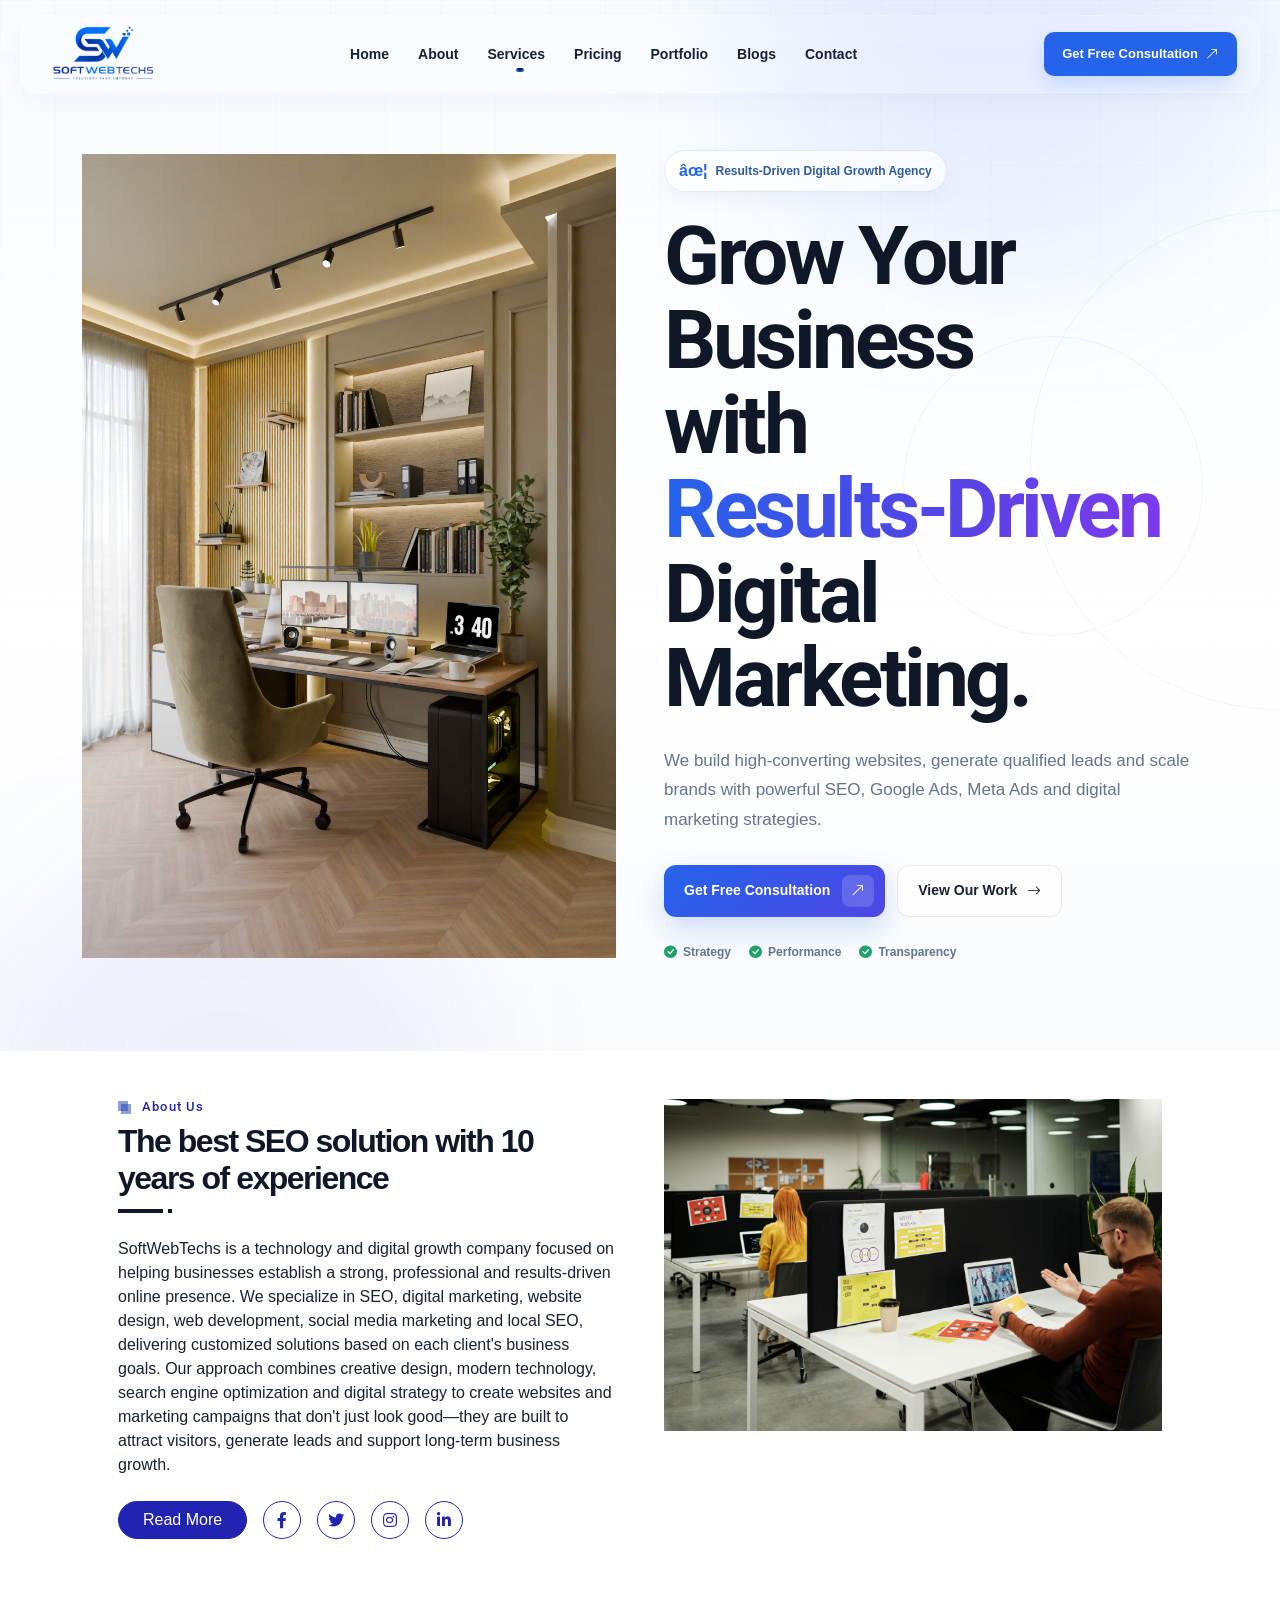
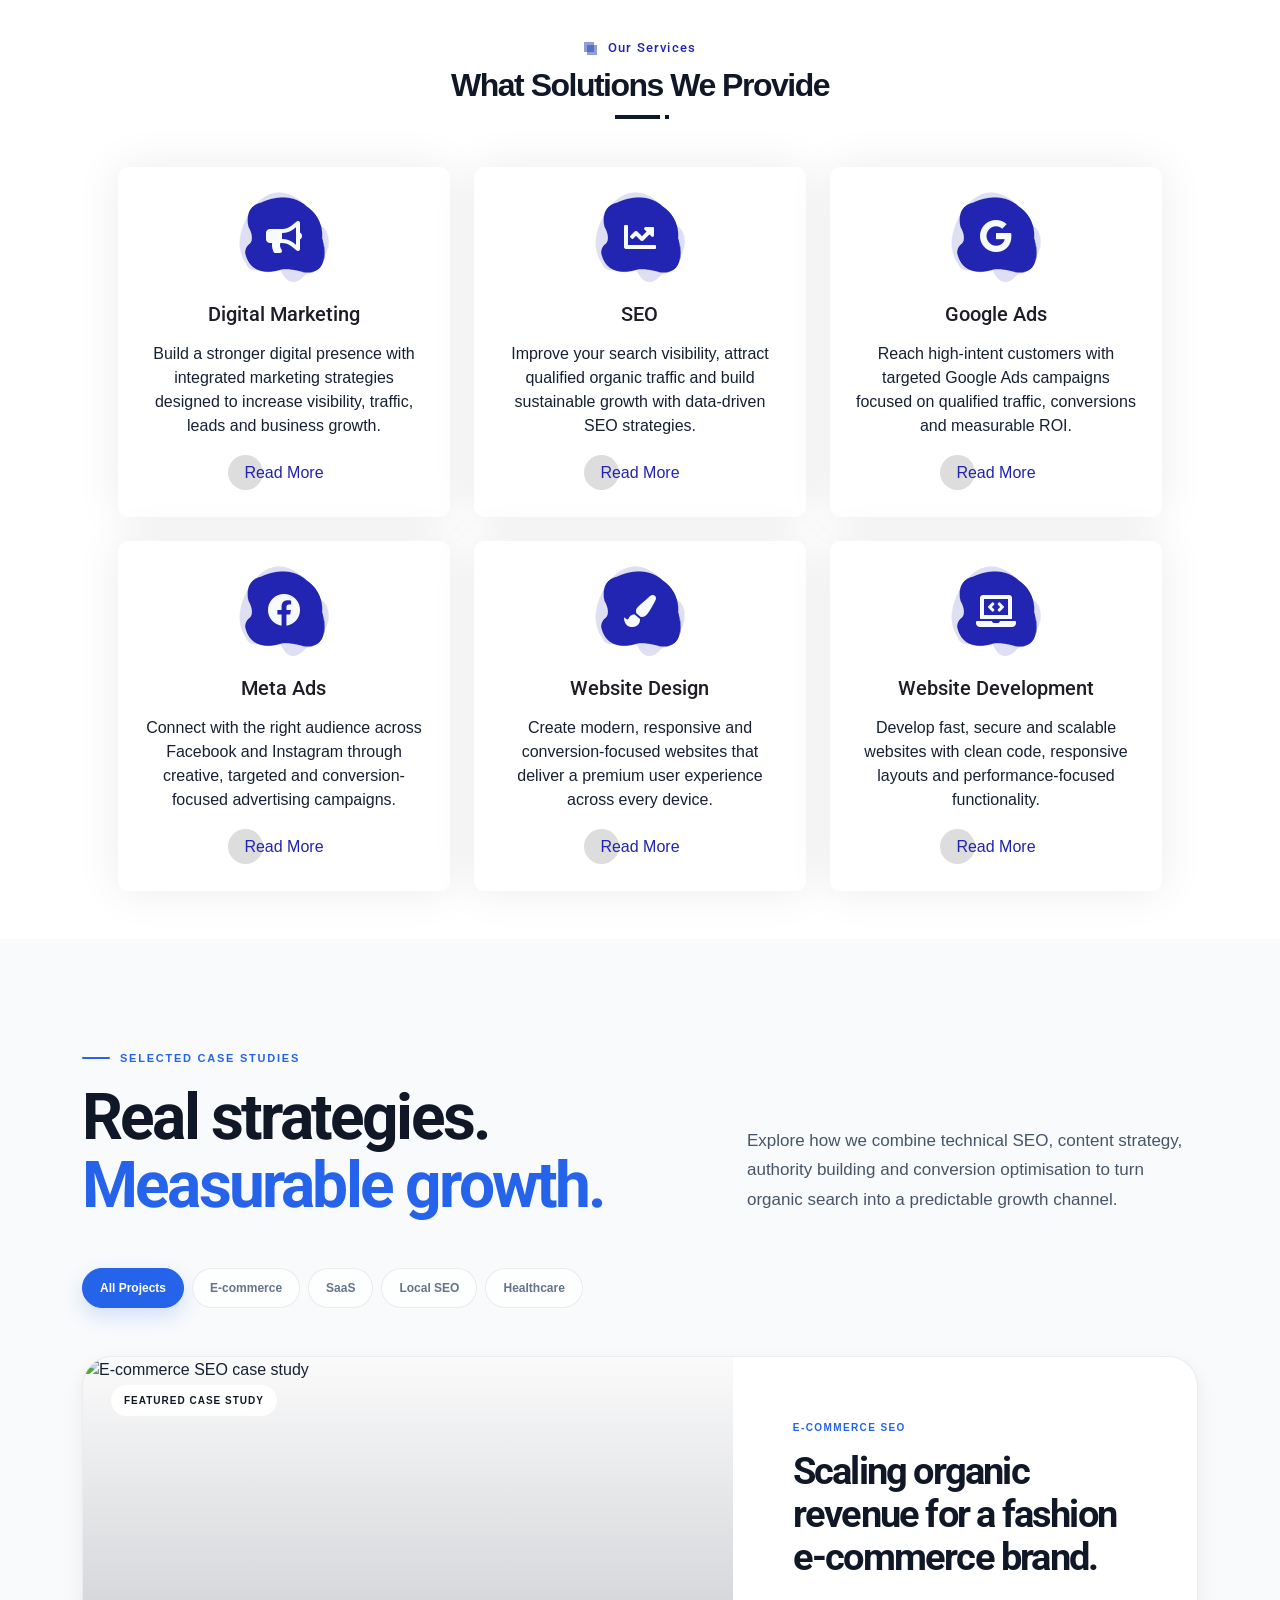
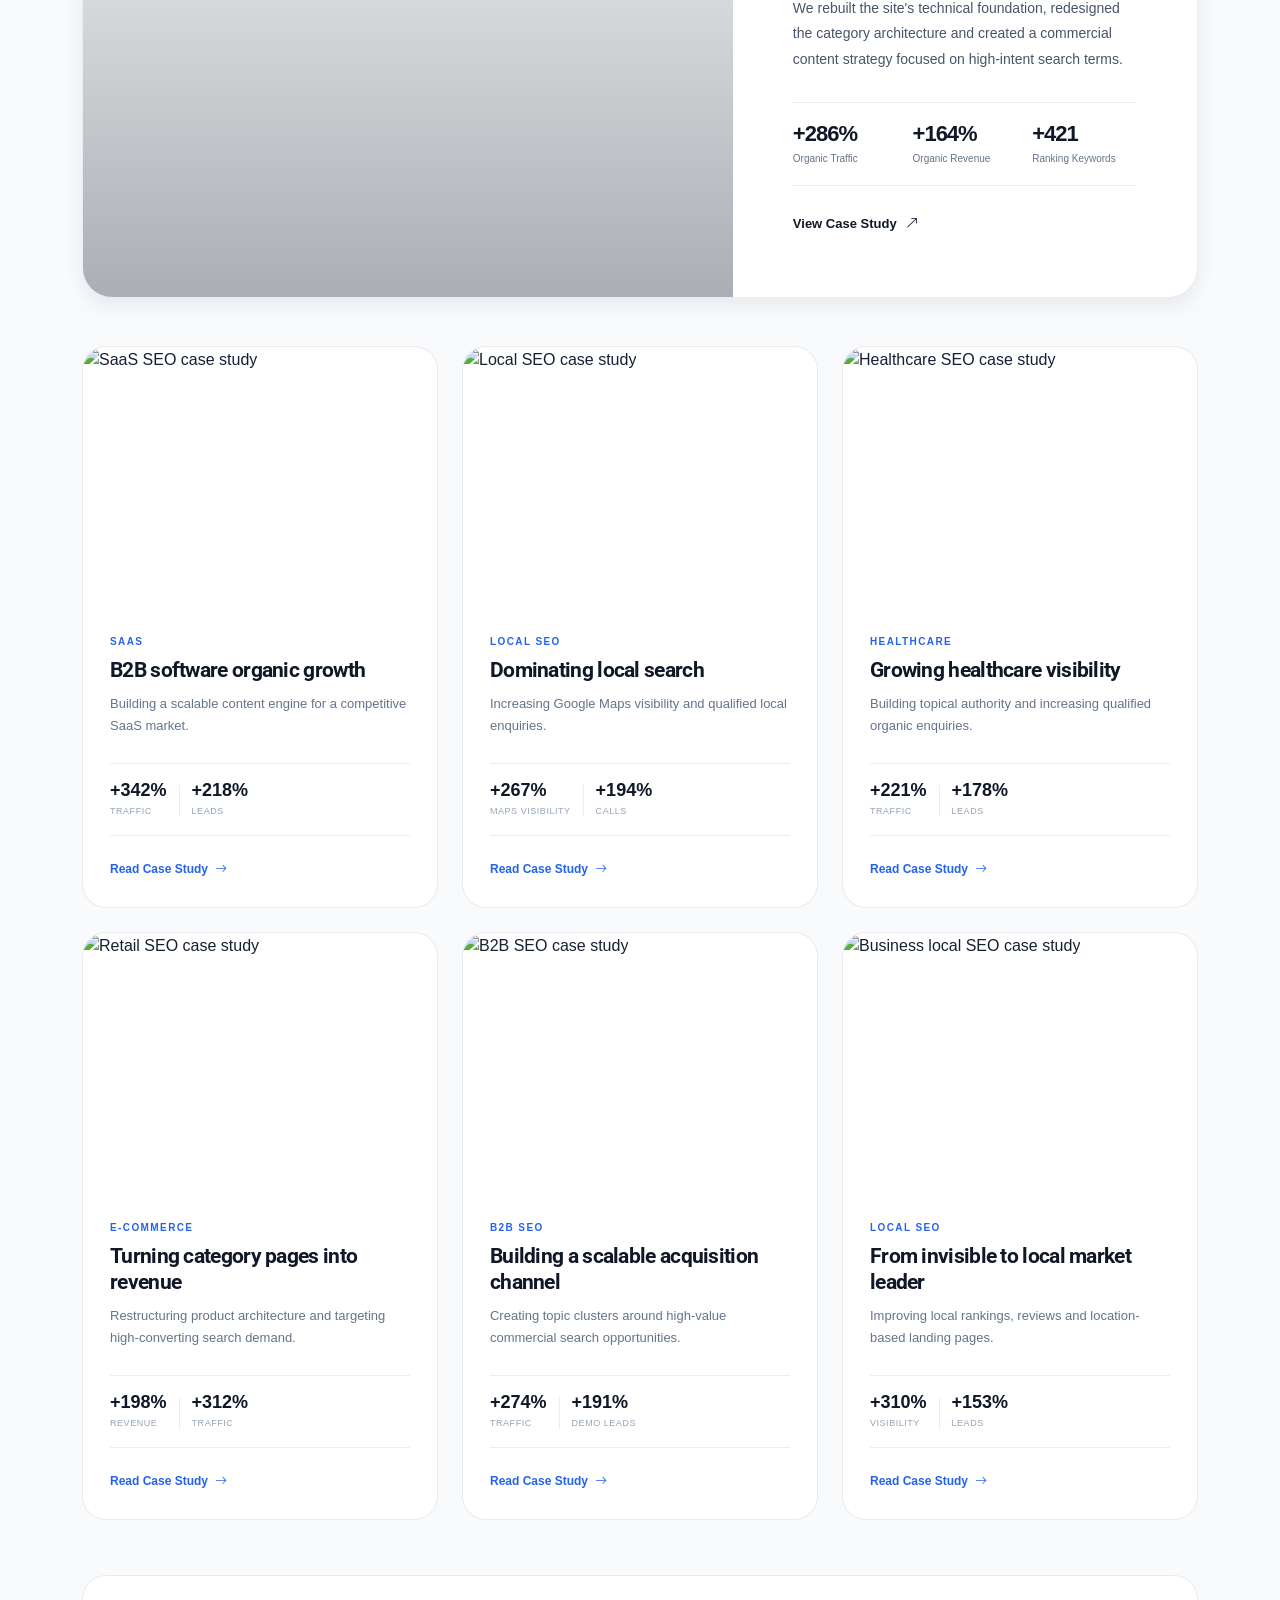
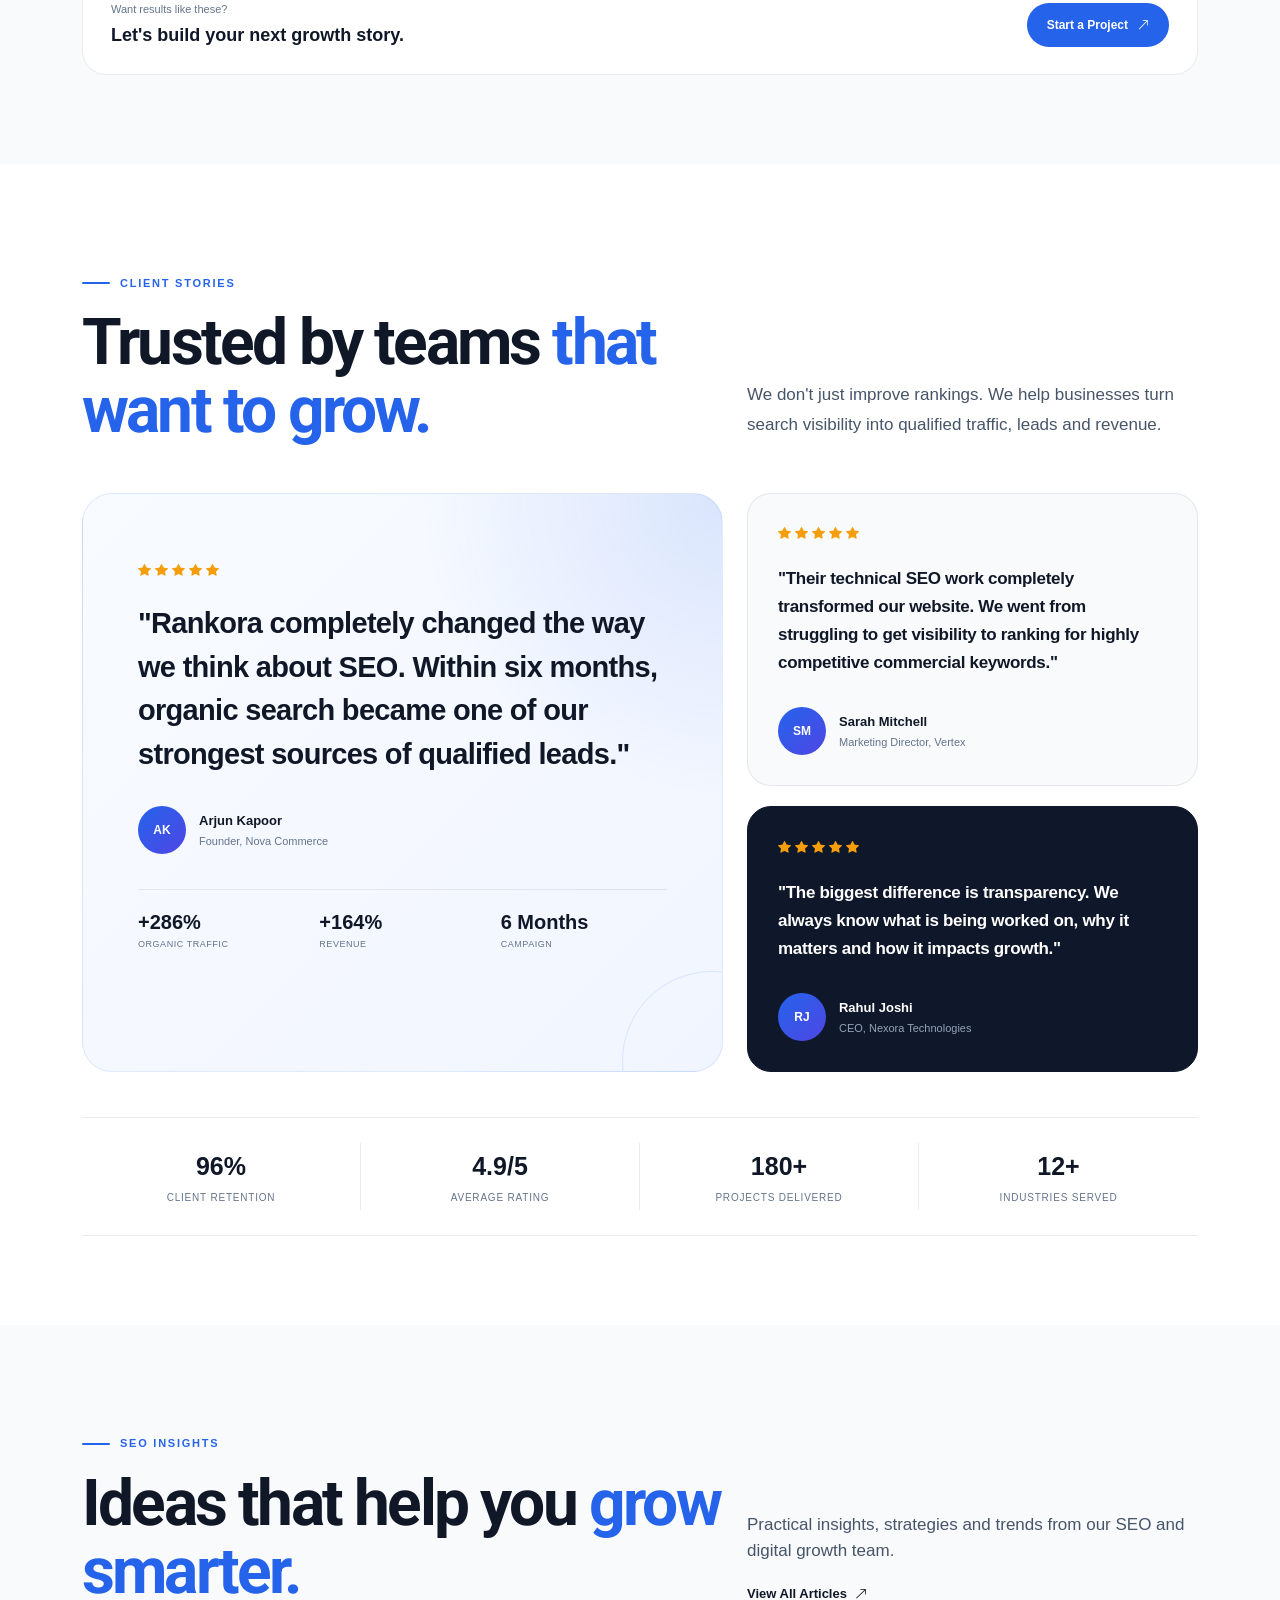
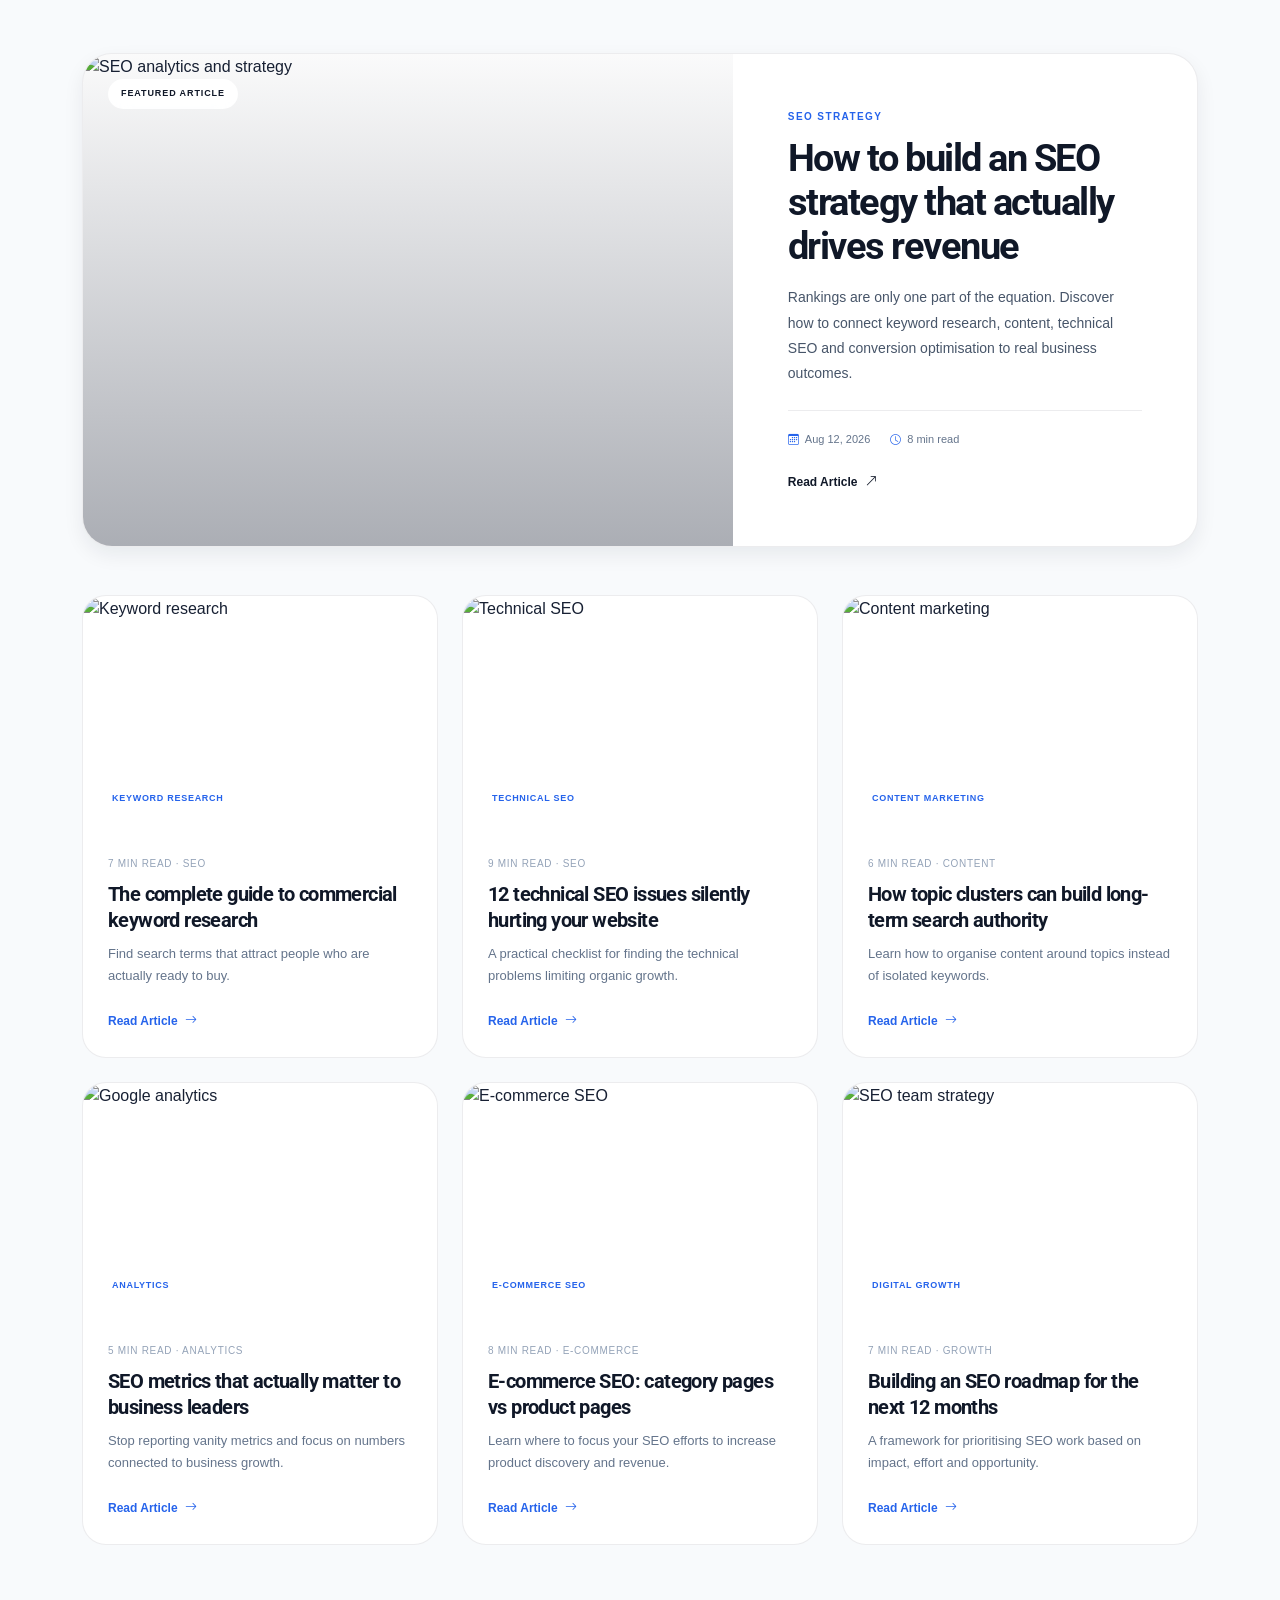
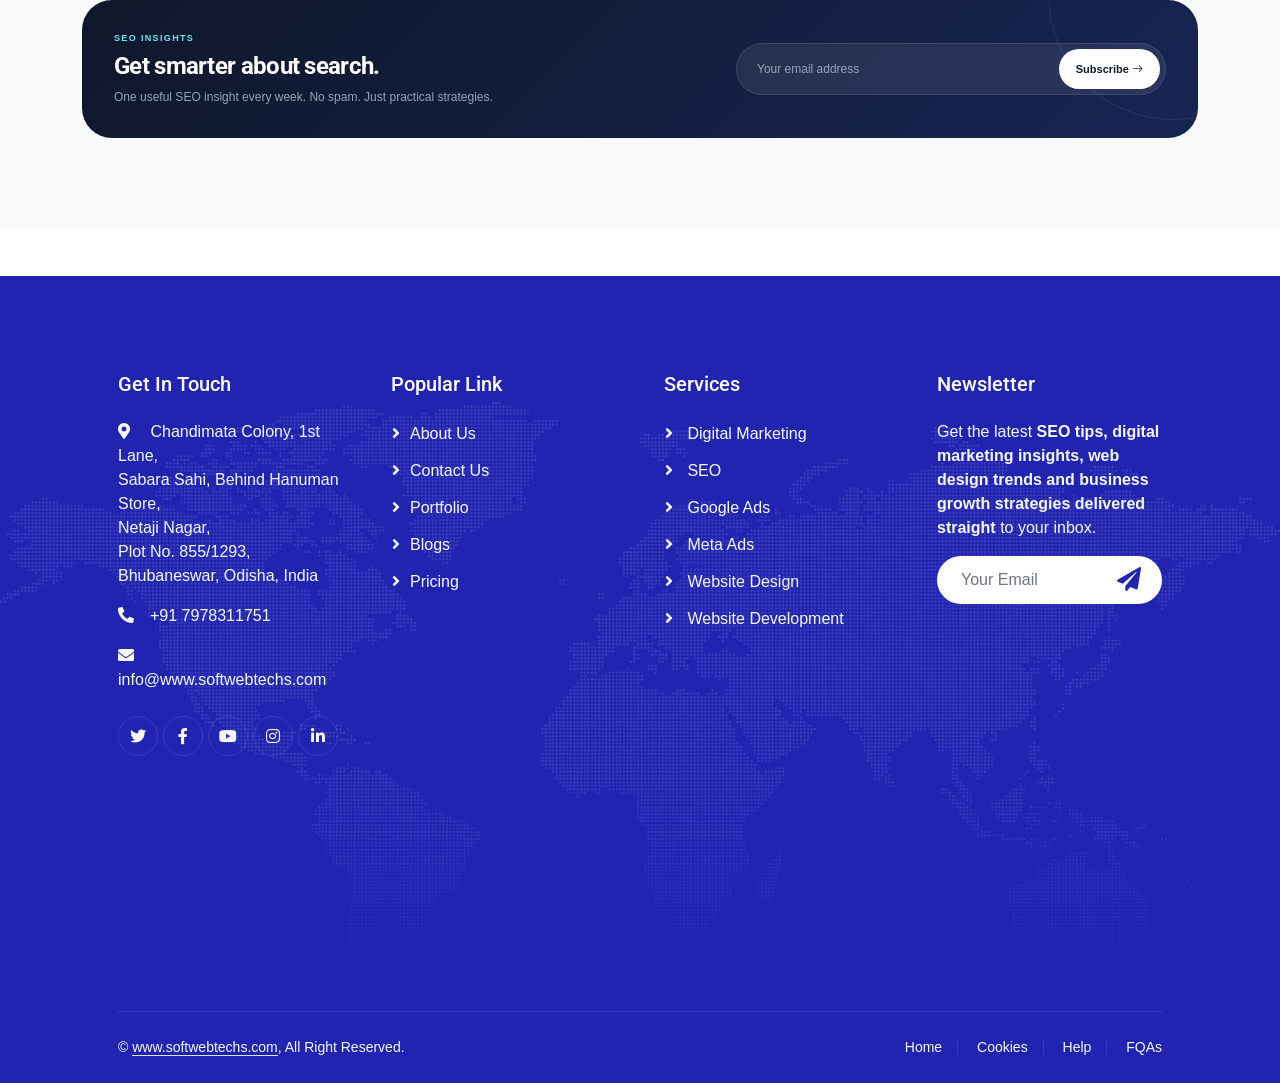
==== index.html @ 03c04182 "first commit" ====
<!DOCTYPE html>
<html lang="en">

<!-- <meta http-equiv="content-type" content="text/html;charset=utf-8" /> -->

<head>
    <meta charset="utf-8">

    <title>SoftWebTechs | SEO, Digital Marketing & Web Development Company</title>

    <meta name="viewport" content="width=device-width, initial-scale=1.0">

    <meta name="description"
        content="SoftWebTechs provides SEO, digital marketing, web design and development, social media marketing, local SEO and online growth solutions for businesses.">

    <meta name="keywords"
        content="SEO company, digital marketing company, SEO services, web development company, website design, social media marketing, local SEO, search engine optimization">

    <meta name="author" content="SoftWebTechs">

    <meta name="robots" content="index, follow">

    <meta name="googlebot" content="index, follow">

    <!-- ============================= -->
    <!-- THEME / MOBILE -->
    <!-- ============================= -->
    <meta name="theme-color" content="#0d6efd">
    <meta name="msapplication-TileColor" content="#0d6efd">


    <!-- ============================= -->
    <!-- OPEN GRAPH / FACEBOOK -->
    <!-- ============================= -->
    <meta property="og:type" content="website">

    <meta property="og:title" content="SoftWebTechs | SEO, Digital Marketing & Web Development">

    <meta property="og:description"
        content="Grow your business with professional SEO, digital marketing, web design and development solutions from SoftWebTechs.">

    <meta property="og:url" content="https://www.softwebtechs.com/">

    <meta property="og:site_name" content="SoftWebTechs">

    <meta property="og:image" content="../../www.softwebtechs.com/img/og-image.jpg">

    <meta property="og:image:width" content="1200">
    <meta property="og:image:height" content="630">

    <meta property="og:image:alt" content="SoftWebTechs - SEO and Digital Marketing Company">

    <!-- ============================= -->
    <!-- TWITTER / X -->
    <!-- ============================= -->
    <meta name="twitter:card" content="summary_large_image">

    <meta name="twitter:title" content="SoftWebTechs | SEO & Digital Marketing Company">

    <meta name="twitter:description"
        content="Professional SEO, digital marketing, web design and development solutions for business growth.">

    <meta name="twitter:image" content="img/og-image.jpg">
    <!-- GOOGLE WEB FONTS -->
    <link rel="preconnect" href="https://fonts.googleapis.com/">
    <link rel="preconnect" href="https://fonts.gstatic.com/" crossorigin>

    <link
        href="https://fonts.googleapis.com/css2?family=Heebo:wght@400;500;600;700&amp;family=Roboto:wght@400;500;700;900&amp;display=swap"
        rel="stylesheet">

    <link rel="icon" type="image/png" sizes="32x32" href="img/favicon.png">
    <link rel="icon" type="image/png" sizes="16x16" href="img/favicon.png">

    <link rel="apple-touch-icon" sizes="180x180" href="img/favicon.png">

    <!-- ICONS -->
    <link href="css/all.min.css" rel="stylesheet">
    <link href="css/bootstrap-icons.css" rel="stylesheet">
    <!-- ANIMATION -->
    <link href="lib/animate/animate.min.css" rel="stylesheet">

    <!-- BOOTSTRAP -->
    <link href="css/bootstrap.min.css" rel="stylesheet">

    <!-- CUSTOM CSS -->
    <link href="css/style.css" rel="stylesheet">

    <!-- Canonical URL -->
    <link id="canonical" rel="canonical">

    <script>
        document.getElementById('canonical').href = window.location.origin + window.location.pathname;
    </script>
</head>

<body>
    <div class="container-fluid bg-white p-0">
        <!-- Spinner Start -->
        <div id="spinner"
            class="show bg-white position-fixed translate-middle w-100 vh-100 top-50 start-50 d-flex align-items-center justify-content-center">


            <!-- LOGO -->
            <a href="/" class="brand-logo" aria-label="Agency Home">
                <img class="img-fluid site-logo" src="img/logo.png" alt="Logo">

            </a>
        </div>
        <!-- Spinner End -->

        <header>

            <div class="navbar-wrapper">

                <nav class="navbar-custom" id="mainNavbar" aria-label="Main navigation">

                    <div class="navbar-inner">

                        <!-- LOGO -->
                        <a href="/" class="brand-logo" aria-label="Agency Home">
                            <img class="img-fluid site-logo" src="img/logo.png" alt="Logo">

                        </a>


                        <!-- DESKTOP NAVIGATION -->
                        <div class="desktop-navigation">

                            <a href="/" class="nav-link-custom">
                                Home
                            </a>

                            <a href="about.html" class="nav-link-custom">
                                About
                            </a>

                            <!-- SERVICES -->
                            <div class="dropdown">

                                <a href="#services" class="nav-link-custom services-link dropdown-toggle"
                                    id="servicesDropdown" role="button" data-bs-toggle="dropdown" aria-expanded="false">
                                    Services
                                </a>

                                <ul class="dropdown-menu custom-dropdown" aria-labelledby="servicesDropdown">

                                    <li>
                                        <a class="dropdown-item" href="digital-marketing.html">
                                            Digital Marketing
                                        </a>
                                    </li>

                                    <li>
                                        <a class="dropdown-item" href="seo.html">
                                            SEO
                                        </a>
                                    </li>

                                    <li>
                                        <a class="dropdown-item" href="google-ads.html">
                                            Google Ads
                                        </a>
                                    </li>

                                    <li>
                                        <a class="dropdown-item" href="meta-ads.html">
                                            Meta Ads
                                        </a>
                                    </li>

                                    <li>
                                        <a class="dropdown-item" href="website-design.html">
                                            Website Design
                                        </a>
                                    </li>

                                    <li>
                                        <a class="dropdown-item" href="website-development.html">
                                            Website Development
                                        </a>
                                    </li>

                                </ul>

                            </div>

                            <a href="pricing.html" class="nav-link-custom">
                                Pricing
                            </a>

                            <a href="portfolio.html" class="nav-link-custom">
                                Portfolio
                            </a>

                            <a href="blogs.html" class="nav-link-custom">
                                Blogs
                            </a>

                            <a href="contact.html" class="nav-link-custom">
                                Contact
                            </a>

                        </div>


                        <!-- DESKTOP CTA -->
                        <div class="desktop-cta">

                            <a href="#contact" class="btn-consultation">
                                Get Free Consultation

                                <i class="bi bi-arrow-up-right"></i>
                            </a>

                        </div>


                        <!-- MOBILE BUTTON -->
                        <button type="button" class="mobile-menu-toggle" id="mobileMenuToggle"
                            aria-label="Open navigation" aria-expanded="false" aria-controls="mobileMenu">

                            <span class="hamburger-line"></span>
                            <span class="hamburger-line"></span>
                            <span class="hamburger-line"></span>

                        </button>

                    </div>

                </nav>

            </div>


            <!-- MOBILE OVERLAY -->
            <div class="mobile-menu-overlay" id="mobileMenuOverlay"></div>


            <!-- MOBILE MENU -->
            <aside class="mobile-menu" id="mobileMenu" aria-hidden="true">

                <!-- HEADER -->
                <div class="mobile-menu-header">

                    <a href="/" class="brand-logo mobile-logo">

                        <span class="logo-icon">
                            <i class="bi bi-bar-chart-fill"></i>
                        </span>

                        <span class="logo-text">
                            Growth<span>Lab</span>
                        </span>

                    </a>


                    <button type="button" class="mobile-menu-close" id="mobileMenuClose" aria-label="Close navigation">
                        <i class="bi bi-x-lg"></i>
                    </button>

                </div>


                <!-- MOBILE NAVIGATION -->
                <div class="mobile-navigation">

                    <a href="/" class="mobile-nav-link">
                        Home
                    </a>

                    <a href="about.html" class="mobile-nav-link">
                        About
                    </a>


                    <!-- MOBILE SERVICES -->
                    <div>

                        <button type="button" class="mobile-services-toggle" id="mobileServicesToggle"
                            aria-expanded="false">

                            <span>Services</span>

                            <i class="bi bi-chevron-down"></i>

                        </button>

                        <div class="mobile-services-list" id="mobileServicesList">

                            <a href="digital-marketing.html" class="mobile-service-link">
                                Digital Marketing
                            </a>

                            <a href="seo.html" class="mobile-service-link">
                                SEO
                            </a>

                            <a href="google-ads.html" class="mobile-service-link">
                                Google Ads
                            </a>

                            <a href="meta-ads.html" class="mobile-service-link">
                                Meta Ads
                            </a>

                            <a href="website-design.html" class="mobile-service-link">
                                Website Design
                            </a>

                            <a href="website-development.html" class="mobile-service-link">
                                Website Development
                            </a>

                        </div>

                    </div>


                    <a href="pricing.html" class="mobile-nav-link">
                        Pricing
                    </a>

                    <a href="portfolio.html" class="mobile-nav-link">
                        Portfolio
                    </a>

                    <a href="blogs.html" class="mobile-nav-link">
                        Blogs
                    </a>

                    <a href="contact.html" class="mobile-nav-link">
                        Contact
                    </a>

                </div>


                <!-- MOBILE CTA -->
                <div class="mobile-cta">

                    <a href="#contact" class="btn-consultation">
                        Get Free Consultation

                        <i class="bi bi-arrow-up-right"></i>
                    </a>

                </div>

            </aside>

        </header>

        <main>

            <!-- =========================================================
     PREMIUM DIGITAL MARKETING HERO
========================================================== -->
            <section class="premium-hero" id="home">

                <!-- Background decorations -->
                <div class="hero-grid"></div>
                <div class="hero-glow hero-glow-one"></div>
                <div class="hero-glow hero-glow-two"></div>
                <div class="hero-orbit orbit-one"></div>
                <div class="hero-orbit orbit-two"></div>

                <div class="container">
                    <div class="row align-items-center g-5">
                        <!-- =================================================
                 RIGHT DASHBOARD
            ================================================== -->
                        <div class="col-lg-6">
                            <img class="img-fluid wow zoomIn" data-wow-delay="0.5s" src="img/pexels-photo-31525131.jpg">

                            <div class="hero-visual d-none">

                                <!-- Main Dashboard -->
                                <div class="growth-dashboard">

                                    <!-- Dashboard Header -->
                                    <div class="dashboard-header">

                                        <div>
                                            <span class="dashboard-label">
                                                Growth Overview
                                            </span>

                                            <h3>
                                                Performance
                                                <span>+84.6%</span>
                                            </h3>
                                        </div>

                                        <div class="dashboard-period">
                                            <i class="bi bi-calendar3"></i>
                                            Last 12 Months
                                        </div>

                                    </div>


                                    <!-- Main Growth Chart -->
                                    <div class="growth-chart">

                                        <div class="chart-grid">
                                            <span></span>
                                            <span></span>
                                            <span></span>
                                            <span></span>
                                            <span></span>
                                        </div>

                                        <svg class="growth-svg" viewBox="0 0 600 230" preserveAspectRatio="none">

                                            <defs>

                                                <linearGradient id="chartGradient" x1="0" y1="0" x2="0" y2="1">

                                                    <stop offset="0%" stop-color="#2563eb" stop-opacity="0.25" />

                                                    <stop offset="100%" stop-color="#2563eb" stop-opacity="0" />

                                                </linearGradient>

                                            </defs>


                                            <!-- Area -->
                                            <path class="chart-area" d="
                                    M0 190
                                    C45 180,
                                    70 175,
                                    105 165

                                    C140 153,
                                    165 170,
                                    205 145

                                    C245 120,
                                    270 135,
                                    310 105

                                    C350 75,
                                    375 105,
                                    410 80

                                    C450 52,
                                    470 70,
                                    505 42

                                    C540 20,
                                    570 35,
                                    600 10

                                    L600 230
                                    L0 230
                                    Z
                                    "></path>


                                            <!-- Growth Line -->
                                            <path class="chart-line" d="
                                    M0 190
                                    C45 180,
                                    70 175,
                                    105 165

                                    C140 153,
                                    165 170,
                                    205 145

                                    C245 120,
                                    270 135,
                                    310 105

                                    C350 75,
                                    375 105,
                                    410 80

                                    C450 52,
                                    470 70,
                                    505 42

                                    C540 20,
                                    570 35,
                                    600 10
                                    "></path>


                                            <!-- End Point -->
                                            <circle class="chart-point" cx="600" cy="10" r="6" />

                                        </svg>


                                        <div class="chart-months">
                                            <span>Jan</span>
                                            <span>Mar</span>
                                            <span>May</span>
                                            <span>Jul</span>
                                            <span>Sep</span>
                                            <span>Nov</span>
                                        </div>

                                    </div>


                                    <!-- Metrics -->
                                    <div class="dashboard-metrics">

                                        <!-- Traffic -->
                                        <div class="metric-card">

                                            <div class="metric-icon traffic-icon">
                                                <i class="bi bi-graph-up-arrow"></i>
                                            </div>

                                            <div>
                                                <span>
                                                    Traffic
                                                </span>

                                                <strong data-count="+248" data-suffix="%">
                                                    +0%
                                                </strong>
                                            </div>

                                        </div>


                                        <!-- Leads -->
                                        <div class="metric-card">

                                            <div class="metric-icon leads-icon">
                                                <i class="bi bi-people"></i>
                                            </div>

                                            <div>
                                                <span>
                                                    Leads
                                                </span>

                                                <strong data-count="+137" data-suffix="%">
                                                    +0%
                                                </strong>
                                            </div>

                                        </div>


                                        <!-- ROAS -->
                                        <div class="metric-card">

                                            <div class="metric-icon ads-icon">
                                                <i class="bi bi-megaphone"></i>
                                            </div>

                                            <div>
                                                <span>
                                                    ROAS
                                                </span>

                                                <strong data-count="4.8" data-suffix="x" data-decimal="true">
                                                    0x
                                                </strong>
                                            </div>

                                        </div>


                                        <!-- Conversion -->
                                        <div class="metric-card">

                                            <div class="metric-icon conversion-icon">
                                                <i class="bi bi-bullseye"></i>
                                            </div>

                                            <div>
                                                <span>
                                                    Conversion
                                                </span>

                                                <strong data-count="+82" data-suffix="%">
                                                    +0%
                                                </strong>
                                            </div>

                                        </div>

                                    </div>

                                </div>


                                <!-- =================================================
                         FLOATING CARD - SEO
                    ================================================== -->
                                <div class="floating-card floating-seo">

                                    <div class="floating-icon seo-icon">
                                        <i class="bi bi-search"></i>
                                    </div>

                                    <div>
                                        <span>SEO</span>

                                        <strong>
                                            â†‘ 86%
                                        </strong>
                                    </div>

                                </div>


                                <!-- =================================================
                         FLOATING CARD - GOOGLE ADS
                    ================================================== -->
                                <div class="floating-card floating-ads">

                                    <div class="floating-icon google-icon">
                                        <i class="bi bi-google"></i>
                                    </div>

                                    <div>
                                        <span>Google Ads</span>

                                        <strong>
                                            4.8x ROAS
                                        </strong>
                                    </div>

                                </div>


                                <!-- =================================================
                         FLOATING CARD - LEADS
                    ================================================== -->
                                <div class="floating-card floating-leads">

                                    <div class="floating-icon leads-icon">
                                        <i class="bi bi-person-plus"></i>
                                    </div>

                                    <div>
                                        <span>Leads</span>

                                        <strong>
                                            +137%
                                        </strong>
                                    </div>

                                </div>


                                <!-- =================================================
                         FLOATING CARD - CONVERSION
                    ================================================== -->
                                <div class="floating-card floating-conversion">

                                    <div class="floating-icon conversion-icon">
                                        <i class="bi bi-bullseye"></i>
                                    </div>

                                    <div>
                                        <span>Conversion</span>

                                        <strong>
                                            â†‘ 42%
                                        </strong>
                                    </div>

                                </div>


                                <!-- Decorative floating dot -->
                                <div class="dashboard-dot dot-one"></div>
                                <div class="dashboard-dot dot-two"></div>
                                <div class="dashboard-dot dot-three"></div>

                            </div>

                        </div>
                        <!-- =================================================
                 LEFT CONTENT
            ================================================== -->
                        <div class="col-lg-6">

                            <div class="hero-content">

                                <!-- Badge -->
                                <div class="hero-badge reveal-item">
                                    <span class="badge-sparkle">âœ¦</span>
                                    Results-Driven Digital Growth Agency
                                </div>

                                <!-- Headline -->
                                <h1 class="hero-title reveal-item">

                                    <span class="title-line">
                                        Grow Your Business
                                    </span>

                                    <span class="title-line">
                                        with
                                        <span class="gradient-text">
                                            Results-Driven
                                        </span>
                                    </span>

                                    <span class="title-line">
                                        Digital Marketing.
                                    </span>

                                </h1>

                                <!-- Description -->
                                <p class="hero-description reveal-item">
                                    We build high-converting websites, generate
                                    qualified leads and scale brands with powerful
                                    SEO, Google Ads, Meta Ads and digital marketing
                                    strategies.
                                </p>


                                <!-- CTA -->
                                <div class="hero-actions reveal-item">

                                    <a href="#contact" class="hero-primary-btn">
                                        Get Free Consultation

                                        <span class="btn-arrow">
                                            <i class="bi bi-arrow-up-right"></i>
                                        </span>
                                    </a>

                                    <a href="#portfolio" class="hero-secondary-btn">
                                        View Our Work

                                        <i class="bi bi-arrow-right"></i>
                                    </a>

                                </div>


                                <!-- Trust -->
                                <div class="hero-trust reveal-item">

                                    <span>
                                        <i class="bi bi-check-circle-fill"></i>
                                        Strategy
                                    </span>

                                    <span>
                                        <i class="bi bi-check-circle-fill"></i>
                                        Performance
                                    </span>

                                    <span>
                                        <i class="bi bi-check-circle-fill"></i>
                                        Transparency
                                    </span>

                                </div>

                            </div>

                        </div>




                    </div>




                </div>

            </section>


            <!-- About Start -->
            <div class="container-fluid py-5">
                <div class="container px-lg-5">
                    <div class="row g-5">
                        <div class="col-lg-6 wow fadeInUp" data-wow-delay="0.1s">
                            <div class="section-title position-relative mb-4 pb-2">
                                <h6 class="position-relative text-primary ps-4">About Us</h6>
                                <h2 class="mt-2">The best SEO solution with 10 years of experience</h2>
                            </div>
                            <p class="mb-4">SoftWebTechs is a technology and digital growth company focused on helping
                                businesses establish a strong, professional and results-driven online presence.

                                We specialize in SEO, digital marketing, website design, web development, social media
                                marketing and local SEO, delivering customized solutions based on each client's business
                                goals.

                                Our approach combines creative design, modern technology, search engine optimization and
                                digital strategy to create websites and marketing campaigns that don't just look
                                good—they are built to attract visitors, generate leads and support long-term business
                                growth.</p>
                            <!-- <div class="row g-3">
                            <div class="col-sm-6">
                                <h6 class="mb-3"><i class="fa fa-check text-primary me-2"></i>Award Winning</h6>
                                <h6 class="mb-0"><i class="fa fa-check text-primary me-2"></i>Professional Staff</h6>
                            </div>
                            <div class="col-sm-6">
                                <h6 class="mb-3"><i class="fa fa-check text-primary me-2"></i>24/7 Support</h6>
                                <h6 class="mb-0"><i class="fa fa-check text-primary me-2"></i>Fair Prices</h6>
                            </div>
                        </div> -->
                            <div class="d-flex align-items-center mt-4">
                                <a class="btn btn-primary rounded-pill px-4 me-3" href="#">Read More</a>
                                <a class="btn btn-outline-primary btn-square me-3" href="#"><i
                                        class="fab fa-facebook-f"></i></a>
                                <a class="btn btn-outline-primary btn-square me-3" href="#"><i
                                        class="fab fa-twitter"></i></a>
                                <a class="btn btn-outline-primary btn-square me-3" href="#"><i
                                        class="fab fa-instagram"></i></a>
                                <a class="btn btn-outline-primary btn-square" href="#"><i
                                        class="fab fa-linkedin-in"></i></a>
                            </div>
                        </div>
                        <div class="col-lg-6">
                            <img class="img-fluid wow zoomIn" data-wow-delay="0.5s" src="img/pexels-photo-5918384.jpg">
                        </div>
                    </div>
                </div>
            </div>
            <!-- About End -->


            <!-- Service Start -->
            <div class="container-fluid py-5">
                <div class="container px-lg-5">
                    <div class="section-title position-relative text-center mb-5 pb-2 wow fadeInUp"
                        data-wow-delay="0.1s">
                        <h6 class="position-relative d-inline text-primary ps-4">Our Services</h6>
                        <h2 class="mt-2">What Solutions We Provide</h2>
                    </div>
                    <div class="row g-4">

                        <!-- Digital Marketing -->
                        <div class="col-lg-4 col-md-6 wow zoomIn" data-wow-delay="0.1s">

                            <div class="service-item d-flex flex-column justify-content-center text-center rounded">

                                <div class="service-icon flex-shrink-0">
                                    <i class="fa fa-bullhorn fa-2x"></i>
                                </div>

                                <h5 class="mb-3">
                                    Digital Marketing
                                </h5>

                                <p>
                                    Build a stronger digital presence with integrated
                                    marketing strategies designed to increase visibility,
                                    traffic, leads and business growth.
                                </p>

                                <a class="btn px-3 mt-auto mx-auto" href="digital-marketing.html">
                                    Read More
                                </a>

                            </div>

                        </div>


                        <!-- SEO -->
                        <div class="col-lg-4 col-md-6 wow zoomIn" data-wow-delay="0.3s">

                            <div class="service-item d-flex flex-column justify-content-center text-center rounded">

                                <div class="service-icon flex-shrink-0">
                                    <i class="fa fa-chart-line fa-2x"></i>
                                </div>

                                <h5 class="mb-3">
                                    SEO
                                </h5>

                                <p>
                                    Improve your search visibility, attract qualified
                                    organic traffic and build sustainable growth with
                                    data-driven SEO strategies.
                                </p>

                                <a class="btn px-3 mt-auto mx-auto" href="seo.html">
                                    Read More
                                </a>

                            </div>

                        </div>


                        <!-- Google Ads -->
                        <div class="col-lg-4 col-md-6 wow zoomIn" data-wow-delay="0.6s">

                            <div class="service-item d-flex flex-column justify-content-center text-center rounded">

                                <div class="service-icon flex-shrink-0">
                                    <i class="bi bi-google fa-2x"></i>
                                </div>

                                <h5 class="mb-3">
                                    Google Ads
                                </h5>

                                <p>
                                    Reach high-intent customers with targeted Google Ads
                                    campaigns focused on qualified traffic, conversions
                                    and measurable ROI.
                                </p>

                                <a class="btn px-3 mt-auto mx-auto" href="google-ads.html">
                                    Read More
                                </a>

                            </div>

                        </div>


                        <!-- Meta Ads -->
                        <div class="col-lg-4 col-md-6 wow zoomIn" data-wow-delay="0.1s">

                            <div class="service-item d-flex flex-column justify-content-center text-center rounded">

                                <div class="service-icon flex-shrink-0">
                                    <i class="bi bi-facebook fa-2x"></i>
                                </div>

                                <h5 class="mb-3">
                                    Meta Ads
                                </h5>

                                <p>
                                    Connect with the right audience across Facebook and
                                    Instagram through creative, targeted and conversion-
                                    focused advertising campaigns.
                                </p>

                                <a class="btn px-3 mt-auto mx-auto" href="meta-ads.html">
                                    Read More
                                </a>

                            </div>

                        </div>


                        <!-- Website Design -->
                        <div class="col-lg-4 col-md-6 wow zoomIn" data-wow-delay="0.3s">

                            <div class="service-item d-flex flex-column justify-content-center text-center rounded">

                                <div class="service-icon flex-shrink-0">
                                    <i class="fa fa-paint-brush fa-2x"></i>
                                </div>

                                <h5 class="mb-3">
                                    Website Design
                                </h5>

                                <p>
                                    Create modern, responsive and conversion-focused
                                    websites that deliver a premium user experience
                                    across every device.
                                </p>

                                <a class="btn px-3 mt-auto mx-auto" href="website-design.html">
                                    Read More
                                </a>

                            </div>

                        </div>


                        <!-- Website Development -->
                        <div class="col-lg-4 col-md-6 wow zoomIn" data-wow-delay="0.6s">

                            <div class="service-item d-flex flex-column justify-content-center text-center rounded">

                                <div class="service-icon flex-shrink-0">
                                    <i class="fa fa-laptop-code fa-2x"></i>
                                </div>

                                <h5 class="mb-3">
                                    Website Development
                                </h5>

                                <p>
                                    Develop fast, secure and scalable websites with clean
                                    code, responsive layouts and performance-focused
                                    functionality.
                                </p>

                                <a class="btn px-3 mt-auto mx-auto" href="website-development.html">
                                    Read More
                                </a>

                            </div>

                        </div>

                    </div>
                </div>
            </div>
            <!-- Service End -->
            <!-- =========================================================
     PORTFOLIO / CASE STUDIES
========================================================= -->

            <section class="seo-portfolio-section" id="case-studies">

                <div class="container">

                    <!-- Section Header -->
                    <div class="row align-items-end g-4 mb-5">

                        <div class="col-lg-7">

                            <div class="portfolio-eyebrow">
                                <span></span>
                                Selected Case Studies
                            </div>

                            <h2 class="portfolio-heading">
                                Real strategies.
                                <span>Measurable growth.</span>
                            </h2>

                        </div>

                        <div class="col-lg-5">

                            <p class="portfolio-intro">
                                Explore how we combine technical SEO, content strategy,
                                authority building and conversion optimisation to turn
                                organic search into a predictable growth channel.
                            </p>

                        </div>

                    </div>


                    <!-- Filter -->
                    <div class="portfolio-filters mb-5">

                        <button class="portfolio-filter active" data-filter="all">
                            All Projects
                        </button>

                        <button class="portfolio-filter" data-filter="ecommerce">
                            E-commerce
                        </button>

                        <button class="portfolio-filter" data-filter="saas">
                            SaaS
                        </button>

                        <button class="portfolio-filter" data-filter="local">
                            Local SEO
                        </button>

                        <button class="portfolio-filter" data-filter="healthcare">
                            Healthcare
                        </button>

                    </div>


                    <!-- =====================================================
             FEATURED CASE STUDY
        ====================================================== -->

                    <div class="featured-case reveal-portfolio" data-category="ecommerce">

                        <div class="row g-0 align-items-stretch">

                            <!-- Image -->
                            <div class="col-lg-7">

                                <div class="featured-case-image">

                                    <img src="https://images.unsplash.com/photo-1542831371-29b0f74f9713?q=80&amp;w=2070&amp;auto=format&amp;fit=crop&amp;ixlib=rb-4.1.0&amp;ixid=M3wxMjA3fDB8MHxwaG90by1wYWdlfHx8fGVufDB8fHx8fA%3D%3D"
                                        alt="E-commerce SEO case study">

                                    <div class="featured-image-overlay"></div>

                                    <div class="featured-badge">
                                        Featured Case Study
                                    </div>

                                </div>

                            </div>


                            <!-- Content -->
                            <div class="col-lg-5">

                                <div class="featured-case-content">

                                    <div class="case-category">
                                        E-commerce SEO
                                    </div>

                                    <h3>
                                        Scaling organic revenue for a
                                        fashion e-commerce brand.
                                    </h3>

                                    <p>
                                        We rebuilt the site's technical foundation,
                                        redesigned the category architecture and
                                        created a commercial content strategy focused
                                        on high-intent search terms.
                                    </p>


                                    <!-- Results -->

                                    <div class="case-results">

                                        <div class="case-result">

                                            <strong>+286%</strong>

                                            <span>
                                                Organic Traffic
                                            </span>

                                        </div>

                                        <div class="case-result">

                                            <strong>+164%</strong>

                                            <span>
                                                Organic Revenue
                                            </span>

                                        </div>

                                        <div class="case-result">

                                            <strong>+421</strong>

                                            <span>
                                                Ranking Keywords
                                            </span>

                                        </div>

                                    </div>


                                    <a href="#" class="case-study-link">

                                        View Case Study

                                        <i class="bi bi-arrow-up-right"></i>

                                    </a>

                                </div>

                            </div>

                        </div>

                    </div>


                    <!-- =====================================================
             CASE STUDY GRID
        ====================================================== -->

                    <div class="row g-4 mt-4">


                        <!-- CASE STUDY 01 -->

                        <div class="col-lg-4 col-md-6 portfolio-item" data-category="saas">

                            <article class="case-card">

                                <div class="case-card-image">

                                    <img src="https://images.unsplash.com/photo-1551288049-bebda4e38f71?auto=format&amp;fit=crop&amp;w=1000&amp;q=85"
                                        alt="SaaS SEO case study">

                                    <div class="case-card-overlay">

                                        <a href="#" aria-label="View SaaS case study">

                                            <i class="bi bi-arrow-up-right"></i>

                                        </a>

                                    </div>

                                </div>


                                <div class="case-card-body">

                                    <div class="case-category">
                                        SaaS
                                    </div>

                                    <h3>
                                        B2B software organic growth
                                    </h3>

                                    <p>
                                        Building a scalable content engine
                                        for a competitive SaaS market.
                                    </p>


                                    <div class="mini-results">

                                        <div>
                                            <strong>+342%</strong>
                                            <span>Traffic</span>
                                        </div>

                                        <div>
                                            <strong>+218%</strong>
                                            <span>Leads</span>
                                        </div>

                                    </div>


                                    <a href="#" class="text-link">

                                        Read Case Study
                                        <i class="bi bi-arrow-right"></i>

                                    </a>

                                </div>

                            </article>

                        </div>


                        <!-- CASE STUDY 02 -->

                        <div class="col-lg-4 col-md-6 portfolio-item" data-category="local">

                            <article class="case-card">

                                <div class="case-card-image">

                                    <img src="https://images.unsplash.com/photo-1497366811353-6870744d04b2?auto=format&amp;fit=crop&amp;w=1000&amp;q=85"
                                        alt="Local SEO case study">

                                    <div class="case-card-overlay">

                                        <a href="#" aria-label="View local SEO case study">

                                            <i class="bi bi-arrow-up-right"></i>

                                        </a>

                                    </div>

                                </div>


                                <div class="case-card-body">

                                    <div class="case-category">
                                        Local SEO
                                    </div>

                                    <h3>
                                        Dominating local search
                                    </h3>

                                    <p>
                                        Increasing Google Maps visibility and
                                        qualified local enquiries.
                                    </p>


                                    <div class="mini-results">

                                        <div>
                                            <strong>+267%</strong>
                                            <span>Maps Visibility</span>
                                        </div>

                                        <div>
                                            <strong>+194%</strong>
                                            <span>Calls</span>
                                        </div>

                                    </div>


                                    <a href="#" class="text-link">

                                        Read Case Study
                                        <i class="bi bi-arrow-right"></i>

                                    </a>

                                </div>

                            </article>

                        </div>


                        <!-- CASE STUDY 03 -->

                        <div class="col-lg-4 col-md-6 portfolio-item" data-category="healthcare">

                            <article class="case-card">

                                <div class="case-card-image">

                                    <img src="https://images.unsplash.com/photo-1576091160399-112ba8d25d1d?auto=format&amp;fit=crop&amp;w=1000&amp;q=85"
                                        alt="Healthcare SEO case study">

                                    <div class="case-card-overlay">

                                        <a href="#" aria-label="View healthcare SEO case study">

                                            <i class="bi bi-arrow-up-right"></i>

                                        </a>

                                    </div>

                                </div>


                                <div class="case-card-body">

                                    <div class="case-category">
                                        Healthcare
                                    </div>

                                    <h3>
                                        Growing healthcare visibility
                                    </h3>

                                    <p>
                                        Building topical authority and increasing
                                        qualified organic enquiries.
                                    </p>


                                    <div class="mini-results">

                                        <div>
                                            <strong>+221%</strong>
                                            <span>Traffic</span>
                                        </div>

                                        <div>
                                            <strong>+178%</strong>
                                            <span>Leads</span>
                                        </div>

                                    </div>


                                    <a href="#" class="text-link">

                                        Read Case Study
                                        <i class="bi bi-arrow-right"></i>

                                    </a>

                                </div>

                            </article>

                        </div>


                        <!-- CASE STUDY 04 -->

                        <div class="col-lg-4 col-md-6 portfolio-item" data-category="ecommerce">

                            <article class="case-card">

                                <div class="case-card-image">

                                    <img src="https://images.unsplash.com/photo-1441986300917-64674bd600d8?auto=format&amp;fit=crop&amp;w=1000&amp;q=85"
                                        alt="Retail SEO case study">

                                    <div class="case-card-overlay">

                                        <a href="#" aria-label="View retail SEO case study">

                                            <i class="bi bi-arrow-up-right"></i>

                                        </a>

                                    </div>

                                </div>


                                <div class="case-card-body">

                                    <div class="case-category">
                                        E-commerce
                                    </div>

                                    <h3>
                                        Turning category pages into revenue
                                    </h3>

                                    <p>
                                        Restructuring product architecture and
                                        targeting high-converting search demand.
                                    </p>


                                    <div class="mini-results">

                                        <div>
                                            <strong>+198%</strong>
                                            <span>Revenue</span>
                                        </div>

                                        <div>
                                            <strong>+312%</strong>
                                            <span>Traffic</span>
                                        </div>

                                    </div>


                                    <a href="#" class="text-link">

                                        Read Case Study
                                        <i class="bi bi-arrow-right"></i>

                                    </a>

                                </div>

                            </article>

                        </div>


                        <!-- CASE STUDY 05 -->

                        <div class="col-lg-4 col-md-6 portfolio-item" data-category="saas">

                            <article class="case-card">

                                <div class="case-card-image">

                                    <img src="https://images.unsplash.com/photo-1556761175-b413da4baf72?auto=format&amp;fit=crop&amp;w=1000&amp;q=85"
                                        alt="B2B SEO case study">

                                    <div class="case-card-overlay">

                                        <a href="#" aria-label="View B2B SEO case study">

                                            <i class="bi bi-arrow-up-right"></i>

                                        </a>

                                    </div>

                                </div>


                                <div class="case-card-body">

                                    <div class="case-category">
                                        B2B SEO
                                    </div>

                                    <h3>
                                        Building a scalable acquisition channel
                                    </h3>

                                    <p>
                                        Creating topic clusters around high-value
                                        commercial search opportunities.
                                    </p>


                                    <div class="mini-results">

                                        <div>
                                            <strong>+274%</strong>
                                            <span>Traffic</span>
                                        </div>

                                        <div>
                                            <strong>+191%</strong>
                                            <span>Demo Leads</span>
                                        </div>

                                    </div>


                                    <a href="#" class="text-link">

                                        Read Case Study
                                        <i class="bi bi-arrow-right"></i>

                                    </a>

                                </div>

                            </article>

                        </div>


                        <!-- CASE STUDY 06 -->

                        <div class="col-lg-4 col-md-6 portfolio-item" data-category="local">

                            <article class="case-card">

                                <div class="case-card-image">

                                    <img src="https://images.unsplash.com/photo-1524758631624-e2822e304c36?auto=format&amp;fit=crop&amp;w=1000&amp;q=85"
                                        alt="Business local SEO case study">

                                    <div class="case-card-overlay">

                                        <a href="#" aria-label="View local SEO case study">

                                            <i class="bi bi-arrow-up-right"></i>

                                        </a>

                                    </div>

                                </div>


                                <div class="case-card-body">

                                    <div class="case-category">
                                        Local SEO
                                    </div>

                                    <h3>
                                        From invisible to local market leader
                                    </h3>

                                    <p>
                                        Improving local rankings, reviews and
                                        location-based landing pages.
                                    </p>


                                    <div class="mini-results">

                                        <div>
                                            <strong>+310%</strong>
                                            <span>Visibility</span>
                                        </div>

                                        <div>
                                            <strong>+153%</strong>
                                            <span>Leads</span>
                                        </div>

                                    </div>


                                    <a href="#" class="text-link">

                                        Read Case Study
                                        <i class="bi bi-arrow-right"></i>

                                    </a>

                                </div>

                            </article>

                        </div>

                    </div>


                    <!-- Bottom CTA -->

                    <div class="portfolio-bottom reveal-portfolio">

                        <div>

                            <span>
                                Want results like these?
                            </span>

                            <strong>
                                Let's build your next growth story.
                            </strong>

                        </div>

                        <a href="#contact" class="portfolio-cta">

                            Start a Project

                            <i class="bi bi-arrow-up-right"></i>

                        </a>

                    </div>

                </div>

            </section>
            <!-- =========================================================
     TESTIMONIALS
========================================================= -->

            <section class="seo-testimonials-section" id="testimonials">

                <div class="container">

                    <!-- Header -->
                    <div class="row align-items-end g-4 mb-5">

                        <div class="col-lg-7">

                            <div class="testimonial-eyebrow">
                                <span></span>
                                Client Stories
                            </div>

                            <h2 class="testimonial-heading">
                                Trusted by teams
                                <span>that want to grow.</span>
                            </h2>

                        </div>

                        <div class="col-lg-5">

                            <p class="testimonial-intro">
                                We don't just improve rankings. We help businesses
                                turn search visibility into qualified traffic,
                                leads and revenue.
                            </p>

                        </div>

                    </div>


                    <!-- Testimonials Grid -->
                    <div class="row g-4">


                        <!-- Featured Testimonial -->
                        <div class="col-lg-7">

                            <div class="testimonial-featured">

                                <div class="testimonial-quote-icon">
                                    <i class="bi bi-quote"></i>
                                </div>

                                <div class="testimonial-stars">
                                    <i class="bi bi-star-fill"></i>
                                    <i class="bi bi-star-fill"></i>
                                    <i class="bi bi-star-fill"></i>
                                    <i class="bi bi-star-fill"></i>
                                    <i class="bi bi-star-fill"></i>
                                </div>

                                <blockquote>
                                    "Rankora completely changed the way we think
                                    about SEO. Within six months, organic search
                                    became one of our strongest sources of qualified
                                    leads."
                                </blockquote>

                                <div class="testimonial-author">

                                    <div class="testimonial-avatar">
                                        AK
                                    </div>

                                    <div>

                                        <strong>
                                            Arjun Kapoor
                                        </strong>

                                        <span>
                                            Founder, Nova Commerce
                                        </span>

                                    </div>

                                </div>


                                <div class="testimonial-result">

                                    <div>
                                        <strong>+286%</strong>
                                        <span>Organic Traffic</span>
                                    </div>

                                    <div>
                                        <strong>+164%</strong>
                                        <span>Revenue</span>
                                    </div>

                                    <div>
                                        <strong>6 Months</strong>
                                        <span>Campaign</span>
                                    </div>

                                </div>

                            </div>

                        </div>


                        <!-- Small Testimonial -->
                        <div class="col-lg-5">

                            <div class="testimonial-card">

                                <div class="testimonial-stars">

                                    <i class="bi bi-star-fill"></i>
                                    <i class="bi bi-star-fill"></i>
                                    <i class="bi bi-star-fill"></i>
                                    <i class="bi bi-star-fill"></i>
                                    <i class="bi bi-star-fill"></i>

                                </div>

                                <blockquote>

                                    "Their technical SEO work completely transformed
                                    our website. We went from struggling to get
                                    visibility to ranking for highly competitive
                                    commercial keywords."

                                </blockquote>

                                <div class="testimonial-author">

                                    <div class="testimonial-avatar">
                                        SM
                                    </div>

                                    <div>

                                        <strong>
                                            Sarah Mitchell
                                        </strong>

                                        <span>
                                            Marketing Director, Vertex
                                        </span>

                                    </div>

                                </div>

                            </div>


                            <div class="testimonial-card testimonial-card-dark">

                                <div class="testimonial-stars">

                                    <i class="bi bi-star-fill"></i>
                                    <i class="bi bi-star-fill"></i>
                                    <i class="bi bi-star-fill"></i>
                                    <i class="bi bi-star-fill"></i>
                                    <i class="bi bi-star-fill"></i>

                                </div>

                                <blockquote>

                                    "The biggest difference is transparency.
                                    We always know what is being worked on,
                                    why it matters and how it impacts growth."

                                </blockquote>

                                <div class="testimonial-author">

                                    <div class="testimonial-avatar">
                                        RJ
                                    </div>

                                    <div>

                                        <strong>
                                            Rahul Joshi
                                        </strong>

                                        <span>
                                            CEO, Nexora Technologies
                                        </span>

                                    </div>

                                </div>

                            </div>

                        </div>

                    </div>


                    <!-- Trust Metrics -->

                    <div class="testimonial-trust">

                        <div class="trust-metric">

                            <strong>96%</strong>

                            <span>
                                Client Retention
                            </span>

                        </div>

                        <div class="trust-metric">

                            <strong>4.9/5</strong>

                            <span>
                                Average Rating
                            </span>

                        </div>

                        <div class="trust-metric">

                            <strong>180+</strong>

                            <span>
                                Projects Delivered
                            </span>

                        </div>

                        <div class="trust-metric">

                            <strong>12+</strong>

                            <span>
                                Industries Served
                            </span>

                        </div>

                    </div>

                </div>

            </section>


            <!-- =========================================================
     BLOG / INSIGHTS
========================================================= -->

            <section class="seo-blog-section" id="blog">

                <div class="container">

                    <!-- Header -->
                    <div class="row align-items-end g-4 mb-5">

                        <div class="col-lg-7">

                            <div class="blog-eyebrow">
                                <span></span>
                                SEO Insights
                            </div>

                            <h2 class="blog-heading">
                                Ideas that help you
                                <span>grow smarter.</span>
                            </h2>

                        </div>

                        <div class="col-lg-5">

                            <div class="blog-header-right">

                                <p>
                                    Practical insights, strategies and trends
                                    from our SEO and digital growth team.
                                </p>

                                <a href="#" class="blog-all-link">

                                    View All Articles

                                    <i class="bi bi-arrow-up-right"></i>

                                </a>

                            </div>

                        </div>

                    </div>


                    <!-- Featured Blog -->

                    <div class="featured-blog reveal-blog">

                        <div class="row g-0 align-items-stretch">

                            <div class="col-lg-7">

                                <div class="featured-blog-image">

                                    <img src="https://images.unsplash.com/photo-1460925895917-afdab827c52f?auto=format&amp;fit=crop&amp;w=1400&amp;q=85"
                                        alt="SEO analytics and strategy">

                                    <div class="featured-blog-overlay"></div>

                                    <span class="featured-blog-label">
                                        Featured Article
                                    </span>

                                </div>

                            </div>


                            <div class="col-lg-5">

                                <div class="featured-blog-content">

                                    <div class="blog-category">
                                        SEO Strategy
                                    </div>

                                    <h3>
                                        How to build an SEO strategy
                                        that actually drives revenue
                                    </h3>

                                    <p>
                                        Rankings are only one part of the equation.
                                        Discover how to connect keyword research,
                                        content, technical SEO and conversion
                                        optimisation to real business outcomes.
                                    </p>

                                    <div class="blog-meta">

                                        <span>
                                            <i class="bi bi-calendar3"></i>
                                            Aug 12, 2026
                                        </span>

                                        <span>
                                            <i class="bi bi-clock"></i>
                                            8 min read
                                        </span>

                                    </div>

                                    <a href="#" class="blog-read-link">

                                        Read Article

                                        <i class="bi bi-arrow-up-right"></i>

                                    </a>

                                </div>

                            </div>

                        </div>

                    </div>


                    <!-- Blog Grid -->

                    <div class="row g-4 mt-4">


                        <!-- Blog 01 -->

                        <div class="col-lg-4 col-md-6">

                            <article class="blog-card reveal-blog">

                                <div class="blog-card-image">

                                    <img src="https://images.unsplash.com/photo-1432888622747-4eb9a8efeb07?auto=format&amp;fit=crop&amp;w=1000&amp;q=85"
                                        alt="Keyword research">

                                    <div class="blog-card-category">
                                        Keyword Research
                                    </div>

                                </div>

                                <div class="blog-card-content">

                                    <div class="blog-small-meta">
                                        7 min read · SEO
                                    </div>

                                    <h3>
                                        The complete guide to
                                        commercial keyword research
                                    </h3>

                                    <p>
                                        Find search terms that attract people
                                        who are actually ready to buy.
                                    </p>

                                    <a href="#" class="blog-card-link">

                                        Read Article

                                        <i class="bi bi-arrow-right"></i>

                                    </a>

                                </div>

                            </article>

                        </div>


                        <!-- Blog 02 -->

                        <div class="col-lg-4 col-md-6">

                            <article class="blog-card reveal-blog">

                                <div class="blog-card-image">

                                    <img src="https://images.unsplash.com/photo-1553877522-43269d4ea984?auto=format&amp;fit=crop&amp;w=1000&amp;q=85"
                                        alt="Technical SEO">

                                    <div class="blog-card-category">
                                        Technical SEO
                                    </div>

                                </div>

                                <div class="blog-card-content">

                                    <div class="blog-small-meta">
                                        9 min read · SEO
                                    </div>

                                    <h3>
                                        12 technical SEO issues
                                        silently hurting your website
                                    </h3>

                                    <p>
                                        A practical checklist for finding the
                                        technical problems limiting organic growth.
                                    </p>

                                    <a href="#" class="blog-card-link">

                                        Read Article

                                        <i class="bi bi-arrow-right"></i>

                                    </a>

                                </div>

                            </article>

                        </div>


                        <!-- Blog 03 -->

                        <div class="col-lg-4 col-md-6">

                            <article class="blog-card reveal-blog">

                                <div class="blog-card-image">

                                    <img src="https://images.unsplash.com/photo-1516321318423-f06f85e504b3?auto=format&amp;fit=crop&amp;w=1000&amp;q=85"
                                        alt="Content marketing">

                                    <div class="blog-card-category">
                                        Content Marketing
                                    </div>

                                </div>

                                <div class="blog-card-content">

                                    <div class="blog-small-meta">
                                        6 min read · Content
                                    </div>

                                    <h3>
                                        How topic clusters can build
                                        long-term search authority
                                    </h3>

                                    <p>
                                        Learn how to organise content around
                                        topics instead of isolated keywords.
                                    </p>

                                    <a href="#" class="blog-card-link">

                                        Read Article

                                        <i class="bi bi-arrow-right"></i>

                                    </a>

                                </div>

                            </article>

                        </div>


                        <!-- Blog 04 -->

                        <div class="col-lg-4 col-md-6">

                            <article class="blog-card reveal-blog">

                                <div class="blog-card-image">

                                    <img src="https://images.unsplash.com/photo-1523966211575-eb4a01e7dd51?auto=format&amp;fit=crop&amp;w=1000&amp;q=85"
                                        alt="Google analytics">

                                    <div class="blog-card-category">
                                        Analytics
                                    </div>

                                </div>

                                <div class="blog-card-content">

                                    <div class="blog-small-meta">
                                        5 min read · Analytics
                                    </div>

                                    <h3>
                                        SEO metrics that actually
                                        matter to business leaders
                                    </h3>

                                    <p>
                                        Stop reporting vanity metrics and focus
                                        on numbers connected to business growth.
                                    </p>

                                    <a href="#" class="blog-card-link">

                                        Read Article

                                        <i class="bi bi-arrow-right"></i>

                                    </a>

                                </div>

                            </article>

                        </div>


                        <!-- Blog 05 -->

                        <div class="col-lg-4 col-md-6">

                            <article class="blog-card reveal-blog">

                                <div class="blog-card-image">

                                    <img src="https://images.unsplash.com/photo-1556740749-887f6717d7e4?auto=format&amp;fit=crop&amp;w=1000&amp;q=85"
                                        alt="E-commerce SEO">

                                    <div class="blog-card-category">
                                        E-commerce SEO
                                    </div>

                                </div>

                                <div class="blog-card-content">

                                    <div class="blog-small-meta">
                                        8 min read · E-commerce
                                    </div>

                                    <h3>
                                        E-commerce SEO: category pages
                                        vs product pages
                                    </h3>

                                    <p>
                                        Learn where to focus your SEO efforts
                                        to increase product discovery and revenue.
                                    </p>

                                    <a href="#" class="blog-card-link">

                                        Read Article

                                        <i class="bi bi-arrow-right"></i>

                                    </a>

                                </div>

                            </article>

                        </div>


                        <!-- Blog 06 -->

                        <div class="col-lg-4 col-md-6">

                            <article class="blog-card reveal-blog">

                                <div class="blog-card-image">

                                    <img src="https://images.unsplash.com/photo-1552664730-d307ca884978?auto=format&amp;fit=crop&amp;w=1000&amp;q=85"
                                        alt="SEO team strategy">

                                    <div class="blog-card-category">
                                        Digital Growth
                                    </div>

                                </div>

                                <div class="blog-card-content">

                                    <div class="blog-small-meta">
                                        7 min read · Growth
                                    </div>

                                    <h3>
                                        Building an SEO roadmap
                                        for the next 12 months
                                    </h3>

                                    <p>
                                        A framework for prioritising SEO work
                                        based on impact, effort and opportunity.
                                    </p>

                                    <a href="#" class="blog-card-link">

                                        Read Article

                                        <i class="bi bi-arrow-right"></i>

                                    </a>

                                </div>

                            </article>

                        </div>

                    </div>


                    <!-- Newsletter CTA -->

                    <div class="blog-newsletter reveal-blog">

                        <div>

                            <div class="newsletter-label">
                                SEO INSIGHTS
                            </div>

                            <h3>
                                Get smarter about search.
                            </h3>

                            <p>
                                One useful SEO insight every week.
                                No spam. Just practical strategies.
                            </p>

                        </div>

                        <form class="newsletter-form">

                            <input type="email" placeholder="Your email address" aria-label="Your email address"
                                required>

                            <button type="submit">

                                Subscribe

                                <i class="bi bi-arrow-right"></i>

                            </button>

                        </form>

                    </div>

                </div>

            </section>
            <!-- Portfolio Start -->
            <div class="container-fluid py-5 d-none">
                <div class="container px-lg-5">
                    <div class="section-title position-relative text-center mb-5 pb-2 wow fadeInUp"
                        data-wow-delay="0.1s">
                        <h6 class="position-relative d-inline text-primary ps-4">Our Projects</h6>
                        <h2 class="mt-2">Recently Launched Projects</h2>
                    </div>
                    <div class="row g-4">
                        <div class="col-lg-4 col-md-6 portfolio-item wow zoomIn" data-wow-delay="0.1s">
                            <div class="position-relative rounded overflow-hidden">
                                <img class="img-fluid w-100" src="img/portfolio-1.jpg" alt="">
                                <div class="portfolio-overlay">
                                    <a class="btn btn-light" href="img/portfolio-1.jpg"><i
                                            class="fa fa-plus fa-2x text-primary"></i></a>
                                    <div class="mt-auto">
                                        <small class="text-white"><i class="fa fa-folder me-2"></i>Web Design</small>
                                        <a class="h5 d-block text-white mt-1 mb-0" href="#">Project Name</a>
                                    </div>
                                </div>
                            </div>
                        </div>
                        <div class="col-lg-4 col-md-6 portfolio-item wow zoomIn" data-wow-delay="0.3s">
                            <div class="position-relative rounded overflow-hidden">
                                <img class="img-fluid w-100" src="img/portfolio-2.jpg" alt="">
                                <div class="portfolio-overlay">
                                    <a class="btn btn-light" href="img/portfolio-2.jpg"><i
                                            class="fa fa-plus fa-2x text-primary"></i></a>
                                    <div class="mt-auto">
                                        <small class="text-white"><i class="fa fa-folder me-2"></i>Web Design</small>
                                        <a class="h5 d-block text-white mt-1 mb-0" href="#">Project Name</a>
                                    </div>
                                </div>
                            </div>
                        </div>
                        <div class="col-lg-4 col-md-6 portfolio-item wow zoomIn" data-wow-delay="0.6s">
                            <div class="position-relative rounded overflow-hidden">
                                <img class="img-fluid w-100" src="img/portfolio-3.jpg" alt="">
                                <div class="portfolio-overlay">
                                    <a class="btn btn-light" href="img/portfolio-3.jpg"><i
                                            class="fa fa-plus fa-2x text-primary"></i></a>
                                    <div class="mt-auto">
                                        <small class="text-white"><i class="fa fa-folder me-2"></i>Web Design</small>
                                        <a class="h5 d-block text-white mt-1 mb-0" href="#">Project Name</a>
                                    </div>
                                </div>
                            </div>
                        </div>
                        <div class="col-lg-4 col-md-6 portfolio-item wow zoomIn" data-wow-delay="0.1s">
                            <div class="position-relative rounded overflow-hidden">
                                <img class="img-fluid w-100" src="img/portfolio-4.jpg" alt="">
                                <div class="portfolio-overlay">
                                    <a class="btn btn-light" href="img/portfolio-4.jpg"><i
                                            class="fa fa-plus fa-2x text-primary"></i></a>
                                    <div class="mt-auto">
                                        <small class="text-white"><i class="fa fa-folder me-2"></i>Web Design</small>
                                        <a class="h5 d-block text-white mt-1 mb-0" href="#">Project Name</a>
                                    </div>
                                </div>
                            </div>
                        </div>
                        <div class="col-lg-4 col-md-6 portfolio-item wow zoomIn" data-wow-delay="0.3s">
                            <div class="position-relative rounded overflow-hidden">
                                <img class="img-fluid w-100" src="img/portfolio-5.jpg" alt="">
                                <div class="portfolio-overlay">
                                    <a class="btn btn-light" href="img/portfolio-5.jpg"><i
                                            class="fa fa-plus fa-2x text-primary"></i></a>
                                    <div class="mt-auto">
                                        <small class="text-white"><i class="fa fa-folder me-2"></i>Web Design</small>
                                        <a class="h5 d-block text-white mt-1 mb-0" href="#">Project Name</a>
                                    </div>
                                </div>
                            </div>
                        </div>
                        <div class="col-lg-4 col-md-6 portfolio-item wow zoomIn" data-wow-delay="0.6s">
                            <div class="position-relative rounded overflow-hidden">
                                <img class="img-fluid w-100" src="img/portfolio-6.jpg" alt="">
                                <div class="portfolio-overlay">
                                    <a class="btn btn-light" href="img/portfolio-6.jpg"><i
                                            class="fa fa-plus fa-2x text-primary"></i></a>
                                    <div class="mt-auto">
                                        <small class="text-white"><i class="fa fa-folder me-2"></i>Web Design</small>
                                        <a class="h5 d-block text-white mt-1 mb-0" href="#">Project Name</a>
                                    </div>
                                </div>
                            </div>
                        </div>
                    </div>
                </div>
            </div>
            <!-- Portfolio End -->


            <!-- Contact Start -->
            <div class="container-fluid py-5 d-none ">
                <div class="container px-lg-5">
                    <div class="row justify-content-center">
                        <div class="col-lg-7">
                            <div class="section-title position-relative text-center mb-5 pb-2 wow fadeInUp"
                                data-wow-delay="0.1s">
                                <h6 class="position-relative d-inline text-primary ps-4">Contact Us</h6>
                                <h2 class="mt-2">Contact For Any Query</h2>
                            </div>
                            <div class="wow fadeInUp" data-wow-delay="0.3s">
                                <h4 class="text-center mb-4">Receive messages instantly with our PHP and Ajax contact
                                    form - available in the <a href="https://htmlcodex.com/downloading/?item=2059">Pro
                                        Version</a> only.</h4>
                                <form>
                                    <div class="row g-3">
                                        <div class="col-md-6">
                                            <div class="form-floating">
                                                <input type="text" class="form-control" id="name"
                                                    placeholder="Your Name">
                                                <label for="name">Your Name</label>
                                            </div>
                                        </div>
                                        <div class="col-md-6">
                                            <div class="form-floating">
                                                <input type="email" class="form-control" id="email"
                                                    placeholder="Your Email">
                                                <label for="email">Your Email</label>
                                            </div>
                                        </div>
                                        <div class="col-12">
                                            <div class="form-floating">
                                                <input type="text" class="form-control" id="subject"
                                                    placeholder="Subject">
                                                <label for="subject">Subject</label>
                                            </div>
                                        </div>
                                        <div class="col-12">
                                            <div class="form-floating">
                                                <textarea class="form-control" placeholder="Leave a message here"
                                                    id="message" style="height: 150px"></textarea>
                                                <label for="message">Message</label>
                                            </div>
                                        </div>
                                        <div class="col-12">
                                            <button class="btn btn-primary w-100 py-3" type="submit">Send
                                                Message</button>
                                        </div>
                                    </div>
                                </form>
                            </div>
                        </div>
                    </div>
                </div>
            </div>
            <!-- Contact End -->

        </main>
        <!-- Footer Start -->
        <div class="container-fluid bg-primary text-light footer mt-5 pt-5 wow fadeIn" data-wow-delay="0.1s">
            <div class="container py-5 px-lg-5">
                <div class="row g-5">
                    <div class="col-md-6 col-lg-3">
                        <h5 class="text-white mb-4">Get In Touch</h5>
                        <p>
                            <i class="fa fa-map-marker-alt me-3"></i>
                            Chandimata Colony, 1st Lane,<br>
                            Sabara Sahi, Behind Hanuman Store,<br>
                            Netaji Nagar,<br>
                            Plot No. 855/1293,<br>
                            Bhubaneswar, Odisha, India
                        </p>
                        <p><i class="fa fa-phone-alt me-3"></i>+91 7978311751</p>
                        <p><i class="fa fa-envelope me-3"></i>info@www.softwebtechs.com</p>
                        <div class="d-flex pt-2">
                            <a class="btn btn-outline-light btn-social" href="#"><i class="fab fa-twitter"></i></a>
                            <a class="btn btn-outline-light btn-social" href="#"><i class="fab fa-facebook-f"></i></a>
                            <a class="btn btn-outline-light btn-social" href="#"><i class="fab fa-youtube"></i></a>
                            <a class="btn btn-outline-light btn-social" href="#"><i class="fab fa-instagram"></i></a>
                            <a class="btn btn-outline-light btn-social" href="#"><i class="fab fa-linkedin-in"></i></a>
                        </div>
                        <iframe
                            src="https://www.google.com/maps/embed?pb=!1m18!1m12!1m3!1d3386.490967331761!2d85.85873422469524!3d20.29222171266909!2m3!1f0!2f0!3f0!3m2!1i1024!2i768!4f13.1!3m3!1m2!1s0x3a190a0fb9be3c4b%3A0x80a3d4bb8f350d7e!2sChandimata%20Colony%2C%20Rasulgarh%2C%20Bhubaneswar%2C%20Odisha%20751010!5e1!3m2!1sen!2sin!4v1786867472023!5m2!1sen!2sin"
                            width="100%" height="200" style="border:0;" allowfullscreen="" loading="lazy"
                            referrerpolicy="strict-origin-when-cross-origin"></iframe>
                    </div>
                    <div class="col-md-6 col-lg-3">
                        <h5 class="text-white mb-4">Popular Link</h5>
                        <a class="btn btn-link" href="about.html">About Us</a>
                        <a class="btn btn-link" href="contact.html">Contact Us</a>
                        <a class="btn btn-link" href="portfolio.html">Portfolio</a>
                        <a class="btn btn-link" href="blogs.html">Blogs</a>
                        <a class="btn btn-link" href="pricing.html">Pricing</a>
                    </div>
                    <div class="col-md-6 col-lg-3">
                        <h5 class="text-white mb-4">Services</h5>

                        <a class="btn btn-link" href="digital-marketing.html">
                            Digital Marketing
                        </a>

                        <a class="btn btn-link" href="seo.html">
                            SEO
                        </a>

                        <a class="btn btn-link" href="google-ads.html">
                            Google Ads
                        </a>

                        <a class="btn btn-link" href="meta-ads.html">
                            Meta Ads
                        </a>

                        <a class="btn btn-link" href="website-design.html">
                            Website Design
                        </a>

                        <a class="btn btn-link" href="website-development.html">
                            Website Development
                        </a>
                    </div>
                    <div class="col-md-6 col-lg-3">
                        <h5 class="text-white mb-4">Newsletter</h5>
                        <p>Get the latest <b> SEO tips, digital marketing insights, web design trends and business
                                growth strategies delivered straight </b> to your inbox.</p>
                        <div class="position-relative w-100 mt-3">
                            <input class="form-control border-0 rounded-pill w-100 ps-4 pe-5" type="text"
                                placeholder="Your Email" style="height: 48px;">
                            <button type="button" class="btn shadow-none position-absolute top-0 end-0 mt-1 me-2"><i
                                    class="fa fa-paper-plane text-primary fs-4"></i></button>
                        </div>
                    </div>
                </div>
            </div>
            <div class="container px-lg-5">
                <div class="copyright">
                    <div class="row">
                        <div class="col-md-6 text-center text-md-start mb-3 mb-md-0">
                            &copy; <a class="border-bottom" href="https://www.softwebtechs.com/">www.softwebtechs.com</a>, All Right Reserved.
                            <!--/*** The author’s attribution link below must remain intact on your website. ***/-->
                            <!--/*** If you wish to remove this credit link, please purchase the Pro Version from https://htmlcodex.com . ***/-->
                            <!-- Designed By <a class="border-bottom" href="https://htmlcodex.com">Xyz</a> -->
                        </div>
                        <div class="col-md-6 text-center text-md-end">
                            <div class="footer-menu">
                                <a href="#">Home</a>
                                <a href="#">Cookies</a>
                                <a href="#">Help</a>
                                <a href="#">FQAs</a>
                            </div>
                        </div>
                    </div>
                </div>
            </div>
        </div>
        <!-- Footer End -->


        <!-- Back to Top -->
        <a href="#" class="btn btn-lg btn-primary btn-lg-square back-to-top pt-2"><i class="bi bi-arrow-up"></i></a>
    </div>

    <!-- JavaScript Libraries -->
    <script src="js/jquery-3.4.1.min.js"></script>
    <script src="js/bootstrap.bundle.min.js"></script>
    <script src="lib/wow/wow.min.js"></script>
    <script src="lib/easing/easing.min.js"></script>
    <script src="lib/waypoints/waypoints.min.js"></script>

    <!-- Template Javascript -->
    <script src="js/main.js"></script>
</body>

</html>
---- css/style.css ----
/********** Template CSS **********/
:root {
    --primary: #2124B1;
    --secondary: #4777F5;
    --light: #F7FAFF;
    --dark: #1D1D27;
}


/*** Spinner ***/
#spinner {
    opacity: 0;
    visibility: hidden;
    transition: opacity .5s ease-out, visibility 0s linear .5s;
    z-index: 99999;
}

#spinner.show {
    transition: opacity .5s ease-out, visibility 0s linear 0s;
    visibility: visible;
    opacity: 1;
}

.back-to-top {
    position: fixed;
    display: none;
    right: 45px;
    bottom: 45px;
    z-index: 99;
}


/*** Heading ***/
h1,
h2,
h3,
.fw-bold {
    font-weight: 700 !important;
}

h4,
h5,
h6,
.fw-medium {
    font-weight: 500 !important;
}


/*** Button ***/
.btn {
    font-weight: 500;
    transition: .5s;
}

.btn-square {
    width: 38px;
    height: 38px;
}

.btn-sm-square {
    width: 32px;
    height: 32px;
}

.btn-lg-square {
    width: 48px;
    height: 48px;
}

.btn-square,
.btn-sm-square,
.btn-lg-square {
    padding: 0;
    display: flex;
    align-items: center;
    justify-content: center;
    font-weight: normal;
    border-radius: 50px;
}


/*** Navbar ***/
.navbar-light .navbar-nav .nav-link {
    position: relative;
    margin-left: 25px;
    padding: 35px 0;
    color: var(--light) !important;
    outline: none;
    transition: .5s;
}

.sticky-top.navbar-light .navbar-nav .nav-link {
    padding: 20px 0;
    color: var(--dark) !important;
}

.navbar-light .navbar-nav .nav-link:hover,
.navbar-light .navbar-nav .nav-link.active {
    color: var(--secondary) !important;
}

.navbar-light .navbar-brand h1 {
    color: #FFFFFF;
}

.navbar-light .navbar-brand img {
    max-height: 60px;
    transition: .5s;
}

.sticky-top.navbar-light .navbar-brand img {
    max-height: 45px;
}

@media (max-width: 991.98px) {
    .sticky-top.navbar-light {
        position: relative;
        background: #FFFFFF;
    }

    .navbar-light .navbar-collapse {
        margin-top: 15px;
        border-top: 1px solid #DDDDDD;
    }

    .navbar-light .navbar-nav .nav-link,
    .sticky-top.navbar-light .navbar-nav .nav-link {
        padding: 10px 0;
        margin-left: 0;
        color: var(--dark) !important;
    }

    .navbar-light .navbar-brand h1 {
        color: var(--primary);
    }

    .navbar-light .navbar-brand img {
        max-height: 45px;
    }
}

@media (min-width: 992px) {
    .navbar-light {
        position: absolute;
        width: 100%;
        top: 0;
        left: 0;
        border-bottom: 1px solid rgba(256, 256, 256, .1);
        z-index: 999;
    }
    
    .sticky-top.navbar-light {
        position: fixed;
        background: #FFFFFF;
    }

    .navbar-light .navbar-nav .nav-link::before {
        position: absolute;
        content: "";
        width: 0;
        height: 2px;
        bottom: -1px;
        left: 50%;
        background: var(--secondary);
        transition: .5s;
    }

    .navbar-light .navbar-nav .nav-link:hover::before,
    .navbar-light .navbar-nav .nav-link.active::before {
        width: 100%;
        left: 0;
    }

    .navbar-light .navbar-nav .nav-link.nav-contact::before {
        display: none;
    }

    .sticky-top.navbar-light .navbar-brand h1 {
        color: var(--primary);
    }
}


/*** Hero Header ***/
.hero-header {
    background:
        url(../img/bg-dot.png),
        url(../img/bg-dot.png),
        url(../img/bg-round.png),
        url(../img/bg-tree.png),
        url(../img/bg-bottom-hero.png);
    background-position:
        10px 10px,
        bottom 190px right 10px,
        left 55% top -1px,
        left 45% bottom -1px,
        center bottom -1px;
    background-repeat: no-repeat;
    background-size:
        auto,
        auto,
        auto,
        auto,
        100% auto;
}


/*** Section Title ***/
.section-title::before {
    position: absolute;
    content: "";
    width: 45px;
    height: 4px;
    bottom: 0;
    left: 0;
    background: var(--dark);
}

.section-title::after {
    position: absolute;
    content: "";
    width: 4px;
    height: 4px;
    bottom: 0;
    left: 50px;
    background: var(--dark);
}

.section-title.text-center::before {
    left: 50%;
    margin-left: -25px;
}

.section-title.text-center::after {
    left: 50%;
    margin-left: 25px;
}

.section-title h6::before,
.section-title h6::after {
    position: absolute;
    content: "";
    width: 10px;
    height: 10px;
    top: 2px;
    left: 0;
    background: rgba(33, 66, 177, .5);
}

.section-title h6::after {
    top: 5px;
    left: 3px;
}


/*** Service ***/
.service-item {
    position: relative;
    height: 350px;
    padding: 30px 25px;
    background: #FFFFFF;
    box-shadow: 0 0 45px rgba(0, 0, 0, .08);
    transition: .5s;
}

.service-item:hover {
    background: var(--primary);
}

.service-item .service-icon {
    margin: 0 auto 20px auto;
    width: 90px;
    height: 90px;
    display: flex;
    align-items: center;
    justify-content: center;
    color: var(--light);
    background: url(../img/icon-shape-primary.png) center center no-repeat;
    transition: .5s;
}

.service-item:hover .service-icon {
    color: var(--primary);
    background: url(../img/icon-shape-white.png);
}

.service-item h5,
.service-item p {
    transition: .5s;
}

.service-item:hover h5,
.service-item:hover p {
    color: var(--light);
}

.service-item a.btn {
    position: relative;
    display: flex;
    color: var(--primary);
    transition: .5s;
    z-index: 1;
}

.service-item:hover a.btn {
    color: var(--primary);
}

.service-item a.btn::before {
    position: absolute;
    content: "";
    width: 35px;
    height: 35px;
    top: 0;
    left: 0;
    border-radius: 35px;
    background: #DDDDDD;
    transition: .5s;
    z-index: -1;
}

.service-item:hover a.btn::before {
    width: 100%;
    background: var(--light);
}


/*** Project Portfolio ***/
.portfolio-overlay {
    position: absolute;
    display: flex;
    flex-direction: column;
    justify-content: center;
    width: 100%;
    height: 100%;
    padding: 30px;
    top: 0;
    left: 0;
    background: var(--primary);
    transition: .5s;
    z-index: 1;
    opacity: 0;
}

.portfolio-item:hover .portfolio-overlay {
    opacity: 1;
}

.portfolio-item .btn {
    position: absolute;
    width: 90px;
    height: 90px;
    top: 0px;
    right: 0px;
    display: flex;
    align-items: center;
    justify-content: center;
    background: url(../img/icon-shape-white.png) center center no-repeat;
    border: none;
    transition: .5s;
    opacity: 0;
    z-index: 2;
}

.portfolio-item:hover .btn {
    opacity: 1;
    transition-delay: .15s;
}


/*** Footer ***/
.footer {
    background: url(../img/footer.png) center center no-repeat;
    background-size: contain;
}

.footer .btn.btn-social {
    margin-right: 5px;
    width: 40px;
    height: 40px;
    display: flex;
    align-items: center;
    justify-content: center;
    color: var(--light);
    border: 1px solid rgba(256, 256, 256, .1);
    border-radius: 40px;
    transition: .3s;
}

.footer .btn.btn-social:hover {
    color: var(--primary);
}

.footer .btn.btn-link {
    display: block;
    margin-bottom: 10px;
    padding: 0;
    text-align: left;
    color: var(--light);
    font-weight: normal;
    transition: .3s;
}

.footer .btn.btn-link::before {
    position: relative;
    content: "\f105";
    font-family: "Font Awesome 5 Free";
    font-weight: 900;
    margin-right: 10px;
}

.footer .btn.btn-link:hover {
    letter-spacing: 1px;
    box-shadow: none;
}

.footer .copyright {
    padding: 25px 0;
    font-size: 14px;
    border-top: 1px solid rgba(256, 256, 256, .1);
}

.footer .copyright a {
    color: var(--light);
}

.footer .footer-menu a {
    margin-right: 15px;
    padding-right: 15px;
    border-right: 1px solid rgba(255, 255, 255, .1);
}

.footer .footer-menu a:last-child {
    margin-right: 0;
    padding-right: 0;
    border-right: none;
}


/* Custom Css */
/* =========================================================
           ROOT VARIABLES
        ========================================================= */
        :root {
            /* Colors */
            --color-primary: #2563eb;
            --color-primary-dark: #1d4ed8;
            --color-secondary: #4f46e5;
            --color-accent: #06b6d4;
            --color-success: #16a36a;
            --color-bg: #f8fafc;
            --color-bg-light: #ffffff;
            --color-bg-dark: #0f172a;
            --color-heading: #101828;
            --color-text: #172033;
            --color-text-soft: #475569;
            --color-text-muted: #64748b;
            --color-text-subtle: #94a3b8;
            --color-border: rgba(15, 23, 42, 0.08);
            --color-border-light: rgba(15, 23, 42, 0.07);
            --color-primary-rgb: 37, 99, 235;

            /* Typography */
            --font-primary: Inter, -apple-system, BlinkMacSystemFont, "Segoe UI", sans-serif;
            --font-heading: Inter, -apple-system, BlinkMacSystemFont, "Segoe UI", sans-serif;
            --font-weight-regular: 400;
            --font-weight-medium: 500;
            --font-weight-semibold: 600;
            --font-weight-bold: 700;
            --font-weight-extrabold: 800;
            --text-eyebrow: 11px;
            --text-label: 9px;
            --text-caption: 11px;
            --text-small: 13px;
            --text-body: 15px;
            --text-body-lg: 17px;
            --text-card-title: 25px;
            --text-card-title-sm: 21px;
            --text-panel-title: 20px;
            --text-section-title: clamp(36px, 5vw, 64px);
            --text-section-title-md: clamp(34px, 9vw, 48px);
            --text-section-title-sm: clamp(34px, 10vw, 45px);
            --text-cta-title: clamp(30px, 4vw, 48px);
            --text-display: clamp(48px, 7vw, 82px);
            --text-display-md: clamp(42px, 8vw, 68px);
            --text-display-sm: clamp(38px, 11vw, 56px);
            --leading-tight: 1.06;
            --leading-heading: 1.15;
            --leading-copy: 1.75;
            --tracking-eyebrow: 0.16em;
            --tracking-heading: -2.8px;
            --tracking-heading-sm: -2px;
            --tracking-card: -0.7px;
            --tracking-display: -3.5px;

            /* Spacing */
            --space-xs: 6px;
            --space-sm: 10px;
            --space-md: 18px;
            --space-lg: 30px;
            --space-xl: 60px;
            --section-padding-block: clamp(64px, 8vw, 120px);
            --section-padding-block-end: clamp(56px, 7vw, 110px);
            --section-padding: var(--section-padding-block) 0 var(--section-padding-block-end);
            --hero-padding-block-start: clamp(105px, 10vw, 150px);
            --hero-padding-block-end: clamp(45px, 6vw, 90px);
            --footer-padding-block-start: clamp(65px, 8vw, 110px);

            /* Radius */
            --radius-sm: 8px;
            --radius-md: 12px;
            --radius-lg: 24px;
            --radius-xl: 30px;
            --radius-pill: 999px;

            /* Shadows */
            --shadow-sm: 0 8px 20px rgba(15, 23, 42, 0.07);
            --shadow-md: 0 20px 50px rgba(15, 23, 42, 0.12);
            --shadow-lg: 0 35px 80px rgba(15, 23, 42, 0.10);

            /* Transitions */
            --transition-fast: 0.2s ease;
            --transition: 0.3s ease;
            --transition-slow: 0.45s ease;

            /* Backward-compatible aliases */
            --brand-color: var(--color-primary);
            --brand-dark: var(--color-primary-dark);
            --brand-rgb: var(--color-primary-rgb);

            --nav-text: var(--color-text);
            --nav-muted: var(--color-text-muted);

            --white: var(--color-bg-light);
            --dark: var(--color-bg-dark);

            --navbar-height: 78px;
        }


        /* =========================================================
           GLOBAL
        ========================================================= */
        * {
            margin: 0;
            padding: 0;
            box-sizing: border-box;
        }

        html {
            scroll-behavior: smooth;
        }

        body {
            font-family: var(--font-primary);

            color: var(--nav-text);
            background: var(--color-bg);
            overflow-x: hidden;
        }

        body.menu-open {
            overflow: hidden;
        }

        a {
            text-decoration: none;
        }


        /* =========================================================
           NAVBAR WRAPPER
        ========================================================= */
        .navbar-wrapper {
            position: fixed;
            top: 0;
            left: 0;
            width: 100%;
            z-index: 1050;

            padding: 15px 20px;

            pointer-events: none;
        }


        /* =========================================================
           MAIN NAVBAR
        ========================================================= */
        .navbar-custom {
            width: 100%;
            max-width: 1400px;
            margin: auto;

            min-height: var(--navbar-height);

            padding: 0 22px;

            display: flex;
            align-items: center;

            background: rgba(255, 255, 255, 0.10);

            border: 1px solid rgba(255, 255, 255, 0.30);

            backdrop-filter: blur(14px);
            -webkit-backdrop-filter: blur(14px);

            border-radius: 18px;

            box-shadow:
                0 8px 30px rgba(15, 23, 42, 0.04);

            transition:
                background var(--transition),
                border-color var(--transition),
                box-shadow var(--transition),
                backdrop-filter var(--transition);

            pointer-events: auto;
        }


        /* =========================================================
           SCROLLED NAVBAR
        ========================================================= */
        .navbar-custom.scrolled {
            background: rgba(255, 255, 255, 0.90);

            border-color:
                rgba(15, 23, 42, 0.08);

            backdrop-filter: blur(22px);
            -webkit-backdrop-filter: blur(22px);

            box-shadow:
                0 10px 35px rgba(15, 23, 42, 0.10);
        }


        /* =========================================================
           NAVBAR INNER
        ========================================================= */
        .navbar-inner {
            width: 100%;

            display: flex;
            align-items: center;
            justify-content: space-between;

            gap: 25px;
        }


        /* =========================================================
           LOGO
        ========================================================= */
        .brand-logo {
            display: inline-flex;
            align-items: center;
            gap: 10px;

            color: var(--dark);

            font-size: 21px;
            font-weight: 800;

            white-space: nowrap;
        }

        .brand-logo:hover {
            color: var(--dark);
        }

        .logo-icon {
            width: 40px;
            height: 40px;

            display: flex;
            align-items: center;
            justify-content: center;

            border-radius: 11px;

            color: #fff;

            background:
                linear-gradient(
                    135deg,
                    var(--brand-color),
                    #6366f1
                );

            box-shadow:
                0 8px 20px rgba(
                    var(--brand-rgb),
                    0.22
                );
        }

        .logo-text span {
            color: var(--brand-color);
        }


        /* =========================================================
           DESKTOP NAVIGATION
        ========================================================= */
        .desktop-navigation {
            display: flex;
            align-items: center;
            justify-content: center;

            gap: 3px;

            flex: 1;
        }

        .nav-link-custom {
            position: relative;

            display: inline-flex;
            align-items: center;
            justify-content: center;

            min-height: 44px;

            padding: 8px 13px;

            color: var(--nav-text);

            font-size: 14px;
            font-weight: 600;

            border-radius: 9px;

            transition:
                color var(--transition),
                background var(--transition);
        }

        .nav-link-custom::after {
            content: "";

            position: absolute;

            left: 50%;
            bottom: 4px;

            width: 0;
            height: 2px;

            background: var(--brand-color);

            border-radius: 10px;

            transform: translateX(-50%);

            transition: width var(--transition);
        }

        .nav-link-custom:hover,
        .nav-link-custom.active {
            color: var(--brand-color);
        }

        .nav-link-custom:hover::after,
        .nav-link-custom.active::after {
            width: 55%;
        }


        /* =========================================================
           SERVICES DROPDOWN
        ========================================================= */
        .services-link {
            display: inline-flex;
            align-items: center;
            gap: 5px;
        }

        .services-link i {
            font-size: 11px;

            transition:
                transform var(--transition);
        }

        .dropdown:hover .services-link i {
            transform: rotate(180deg);
        }

        .dropdown:hover .services-link,
        .dropdown:focus-within .services-link {
            color: var(--brand-color);
        }

        .custom-dropdown {
            min-width: 245px;

            padding: 10px;

            margin-top: 12px !important;

            border: 1px solid rgba(15, 23, 42, 0.08);

            border-radius: 15px;

            background: rgba(255, 255, 255, 0.92);

            backdrop-filter: blur(20px);
            -webkit-backdrop-filter: blur(20px);

            box-shadow:
                0 20px 50px rgba(
                    15,
                    23,
                    42,
                    0.12
                );

            animation:
                dropdownFade 0.2s ease;
        }

        .dropdown:hover > .custom-dropdown,
        .dropdown:focus-within > .custom-dropdown {
            display: block;
        }

        .custom-dropdown::before {
            content: "";
            position: absolute;
            left: 0;
            right: 0;
            bottom: 100%;
            height: 12px;
        }

        @keyframes dropdownFade {
            from {
                opacity: 0;
                transform: translateY(8px);
            }

            to {
                opacity: 1;
                transform: translateY(0);
            }
        }

        .custom-dropdown .dropdown-item {
            padding: 11px 13px;

            border-radius: 9px;

            color: var(--nav-text);

            font-size: 14px;
            font-weight: 500;

            transition:
                background var(--transition),
                color var(--transition),
                transform var(--transition);
        }

        .custom-dropdown .dropdown-item:hover {
            color: var(--brand-color);

            background:
                rgba(
                    var(--brand-rgb),
                    0.07
                );

            transform: translateX(3px);
        }


        /* =========================================================
           CTA
        ========================================================= */
        .desktop-cta {
            flex-shrink: 0;
        }

        .btn-consultation {
            min-height: 44px;

            display: inline-flex;
            align-items: center;
            justify-content: center;

            gap: 8px;

            padding: 10px 18px;

            color: #fff;

            background: var(--brand-color);

            border: 0;
            border-radius: 10px;

            font-size: 13px;
            font-weight: 700;

            white-space: nowrap;

            box-shadow:
                0 8px 20px rgba(
                    var(--brand-rgb),
                    0.18
                );

            transition:
                transform var(--transition),
                background var(--transition),
                box-shadow var(--transition);
        }

        .btn-consultation:hover {
            color: #fff;

            background: var(--brand-dark);

            transform: translateY(-2px);

            box-shadow:
                0 12px 28px rgba(
                    var(--brand-rgb),
                    0.25
                );
        }

        .btn-consultation i {
            transition:
                transform var(--transition);
        }

        .btn-consultation:hover i {
            transform: translateX(3px);
        }


        /* =========================================================
           MOBILE MENU BUTTON
        ========================================================= */
        .mobile-menu-toggle {
            width: 46px;
            height: 46px;

            display: none;

            align-items: center;
            justify-content: center;

            flex-direction: column;

            gap: 5px;

            background: rgba(255, 255, 255, 0.45);

            border: 1px solid rgba(15, 23, 42, 0.08);

            border-radius: 11px;

            cursor: pointer;

            transition:
                background var(--transition),
                border-color var(--transition);
        }

        .mobile-menu-toggle:hover {
            background: rgba(255, 255, 255, 0.8);
        }

        .hamburger-line {
            width: 21px;
            height: 2px;

            background: var(--dark);

            border-radius: 10px;

            transition:
                transform 0.3s ease,
                opacity 0.2s ease;
        }

        .mobile-menu-toggle.active
        .hamburger-line:nth-child(1) {
            transform:
                translateY(7px)
                rotate(45deg);
        }

        .mobile-menu-toggle.active
        .hamburger-line:nth-child(2) {
            opacity: 0;
        }

        .mobile-menu-toggle.active
        .hamburger-line:nth-child(3) {
            transform:
                translateY(-7px)
                rotate(-45deg);
        }


        /* =========================================================
           MOBILE MENU OVERLAY
        ========================================================= */
        .mobile-menu-overlay {
            position: fixed;

            inset: 0;

            z-index: 1040;

            background:
                rgba(15, 23, 42, 0.22);

            backdrop-filter: blur(3px);
            -webkit-backdrop-filter: blur(3px);

            opacity: 0;
            visibility: hidden;

            transition:
                opacity 0.3s ease,
                visibility 0.3s ease;
        }

        .mobile-menu-overlay.active {
            opacity: 1;
            visibility: visible;
        }


        /* =========================================================
           MOBILE SIDE MENU
        ========================================================= */
        .mobile-menu {
            position: fixed;

            top: 15px;
            right: 15px;
            bottom: 15px;

            z-index: 1060;

            width: min(
                88vw,
                390px
            );

            padding: 25px 20px;

            display: flex;
            flex-direction: column;

            background:
                rgba(255, 255, 255, 0.92);

            border: 1px solid
                rgba(255, 255, 255, 0.7);

            backdrop-filter: blur(25px);
            -webkit-backdrop-filter: blur(25px);

            border-radius: 20px;

            box-shadow:
                -10px 15px 50px
                rgba(15, 23, 42, 0.18);

            transform:
                translateX(110%);

            opacity: 0;
            visibility: hidden;

            transition:
                transform 0.35s ease,
                opacity 0.3s ease,
                visibility 0.3s ease;
        }

        .mobile-menu.active {
            transform: translateX(0);

            opacity: 1;
            visibility: visible;
        }


        /* =========================================================
           MOBILE MENU HEADER
        ========================================================= */
        .mobile-menu-header {
            display: flex;
            align-items: center;
            justify-content: space-between;

            padding-bottom: 20px;

            border-bottom:
                1px solid
                rgba(15, 23, 42, 0.08);
        }

        .mobile-menu-close {
            width: 42px;
            height: 42px;

            display: flex;
            align-items: center;
            justify-content: center;

            color: var(--dark);

            background: rgba(
                15,
                23,
                42,
                0.04
            );

            border: 0;

            border-radius: 10px;

            font-size: 21px;

            transition:
                background var(--transition),
                color var(--transition);
        }

        .mobile-menu-close:hover {
            color: #fff;

            background: var(--brand-color);
        }


        /* =========================================================
           MOBILE NAVIGATION LINKS
        ========================================================= */
        .mobile-navigation {
            padding-top: 20px;

            display: flex;
            flex-direction: column;

            gap: 4px;

            overflow-y: auto;
        }

        .mobile-nav-link {
            min-height: 48px;

            display: flex;
            align-items: center;

            padding: 11px 13px;

            color: var(--nav-text);

            border-radius: 10px;

            font-size: 15px;
            font-weight: 600;

            transition:
                background var(--transition),
                color var(--transition),
                transform var(--transition);
        }

        .mobile-nav-link:hover,
        .mobile-nav-link:focus {
            color: var(--brand-color);

            background:
                rgba(
                    var(--brand-rgb),
                    0.07
                );

            transform: translateX(4px);
        }


        /* =========================================================
           MOBILE SERVICES
        ========================================================= */
        .mobile-services-toggle {
            width: 100%;

            min-height: 48px;

            display: flex;
            align-items: center;
            justify-content: space-between;

            padding: 11px 13px;

            color: var(--nav-text);

            background: transparent;

            border: 0;

            border-radius: 10px;

            font-size: 15px;
            font-weight: 600;

            text-align: left;
        }

        .mobile-services-toggle i {
            transition:
                transform var(--transition);
        }

        .mobile-services-toggle.active i {
            transform: rotate(180deg);
        }

        .mobile-services-list {
            max-height: 0;

            overflow: hidden;

            padding-left: 12px;

            transition:
                max-height 0.35s ease;
        }

        .mobile-services-list.active {
            max-height: 350px;
        }

        .mobile-service-link {
            min-height: 42px;

            display: flex;
            align-items: center;

            padding: 8px 12px;

            color: var(--nav-muted);

            font-size: 14px;

            border-radius: 8px;

            transition:
                background var(--transition),
                color var(--transition);
        }

        .mobile-service-link:hover {
            color: var(--brand-color);

            background:
                rgba(
                    var(--brand-rgb),
                    0.06
                );
        }


        /* =========================================================
           MOBILE CTA
        ========================================================= */
        .mobile-cta {
            margin-top: auto;

            padding-top: 20px;
        }

        .mobile-cta .btn-consultation {
            width: 100%;

            min-height: 52px;

            font-size: 14px;
        }


        /* =========================================================
           ACCESSIBILITY
        ========================================================= */
        a:focus-visible,
        button:focus-visible {
            outline:
                3px solid
                rgba(
                    var(--brand-rgb),
                    0.35
                );

            outline-offset: 3px;
        }


        /* =========================================================
           RESPONSIVE
        ========================================================= */

        /* Large Desktop */
        @media (min-width: 1400px) {

            .navbar-custom {
                padding-left: 28px;
                padding-right: 28px;
            }

            .desktop-navigation {
                gap: 6px;
            }

            .nav-link-custom {
                padding-left: 15px;
                padding-right: 15px;
            }
        }


        /* Tablet */
        @media (max-width: 1199.98px) {

            .desktop-navigation {
                gap: 0;
            }

            .nav-link-custom {
                padding-left: 9px;
                padding-right: 9px;

                font-size: 13px;
            }

            .btn-consultation {
                padding-left: 14px;
                padding-right: 14px;
            }
        }


        /* Mobile */
        @media (max-width: 991.98px) {

            .navbar-wrapper {
                padding:
                    10px 12px;
            }

            .navbar-custom {
                min-height: 68px;

                padding:
                    0 15px;

                border-radius: 15px;
            }

            .desktop-navigation,
            .desktop-cta {
                display: none;
            }

            .mobile-menu-toggle {
                display: flex;
            }

            .brand-logo {
                font-size: 19px;
            }

            .logo-icon {
                width: 38px;
                height: 38px;
            }

            .hero {
                padding-top: 120px;
            }
        }


        /* Small Mobile */
        @media (max-width: 575.98px) {

            .navbar-wrapper {
                padding:
                    8px 8px;
            }

            .navbar-custom {
                min-height: 64px;

                padding:
                    0 12px;

                border-radius: 14px;
            }

            .brand-logo {
                font-size: 17px;
            }

            .logo-icon {
                width: 36px;
                height: 36px;

                border-radius: 9px;
            }

            .mobile-menu-toggle {
                width: 44px;
                height: 44px;
            }

            .mobile-menu {
                top: 8px;
                right: 8px;
                bottom: 8px;

                width: calc(100vw - 16px);

                border-radius: 17px;

                padding:
                    20px 16px;
            }

            .hero {
                padding:
                    120px 18px
                    70px;
            }

            .hero h1 {
                letter-spacing: -2px;
            }
        }


        /* Very Small Devices */
        @media (max-width: 340px) {

            .logo-text {
                font-size: 16px;
            }

            .logo-icon {
                width: 34px;
                height: 34px;
            }

            .navbar-custom {
                padding:
                    0 10px;
            }
        }


        /* Reduced Motion */
        @media (prefers-reduced-motion: reduce) {

            *,
            *::before,
            *::after {
                scroll-behavior: auto !important;

                transition-duration:
                    0.01ms !important;

                animation-duration:
                    0.01ms !important;
            }
        }





         /* =========================================================
   PREMIUM HERO SECTION
========================================================= */

.premium-hero {
    position: relative;

    min-height: 90vh;

    display: flex;
    align-items: center;

    overflow: hidden;

    padding:
        150px 0
        90px;

    background:
        linear-gradient(
            180deg,
            #f8fbff 0%,
            #ffffff 60%,
            #f8fafc 100%
        );
}


/* =========================================================
   BACKGROUND GRID
========================================================= */

.hero-grid {
    position: absolute;

    inset: 0;

    opacity: 0.45;

    background-image:
        linear-gradient(
            rgba(15, 23, 42, 0.035) 1px,
            transparent 1px
        ),
        linear-gradient(
            90deg,
            rgba(15, 23, 42, 0.035) 1px,
            transparent 1px
        );

    background-size: 55px 55px;

    mask-image:
        linear-gradient(
            to bottom,
            black 0%,
            transparent 85%
        );

    -webkit-mask-image:
        linear-gradient(
            to bottom,
            black 0%,
            transparent 85%
        );
}


/* =========================================================
   BACKGROUND GLOWS
========================================================= */

.hero-glow {
    position: absolute;

    border-radius: 50%;

    pointer-events: none;

    filter: blur(80px);
}

.hero-glow-one {
    width: 500px;
    height: 500px;

    top: -230px;
    right: 2%;

    background:
        rgba(37, 99, 235, 0.09);
}

.hero-glow-two {
    width: 450px;
    height: 450px;

    bottom: -250px;
    left: 0;

    background:
        rgba(99, 102, 241, 0.07);
}


/* =========================================================
   ORBIT SHAPES
========================================================= */

.hero-orbit {
    position: absolute;

    border: 1px solid
        rgba(37, 99, 235, 0.08);

    border-radius: 50%;

    pointer-events: none;
}

.orbit-one {
    width: 500px;
    height: 500px;

    right: -250px;
    top: 20%;
}

.orbit-two {
    width: 300px;
    height: 300px;

    right: 6%;
    top: 32%;
}


/* =========================================================
   HERO CONTENT
========================================================= */

.hero-content {
    position: relative;

    z-index: 5;

    max-width: 700px;
}


/* =========================================================
   BADGE
========================================================= */

.hero-badge {
    width: fit-content;

    display: inline-flex;
    align-items: center;

    gap: 8px;

    padding: 8px 14px;

    margin-bottom: 22px;

    color: #315a9d;

    background:
        rgba(255, 255, 255, 0.65);

    border:
        1px solid
        rgba(37, 99, 235, 0.12);

    backdrop-filter: blur(12px);
    -webkit-backdrop-filter: blur(12px);

    border-radius: 50px;

    font-size: 12px;
    font-weight: 700;

    box-shadow:
        0 8px 25px
        rgba(15, 23, 42, 0.04);
}

.badge-sparkle {
    color: #2563eb;

    font-size: 16px;

    animation:
        sparklePulse 2.5s ease-in-out infinite;
}

@keyframes sparklePulse {

    0%,
    100% {
        transform: scale(1);
        opacity: 1;
    }

    50% {
        transform: scale(1.2);
        opacity: 0.65;
    }
}


/* =========================================================
   HERO TITLE
========================================================= */

.hero-title {
    margin: 0 0 25px;

    color: #101828;

    font-size: var(--text-display);

    line-height: 1.03;

    letter-spacing: var(--tracking-display);

    font-weight: var(--font-weight-extrabold);
}

.title-line {
    display: block;
}

.gradient-text {
    display: inline-block;

    color: transparent;

    background:
        linear-gradient(
            100deg,
            #2563eb 0%,
            #4f46e5 50%,
            #7c3aed 100%
        );

    background-clip: text;
    -webkit-background-clip: text;
}


/* =========================================================
   DESCRIPTION
========================================================= */

.hero-description {
    max-width: 650px;

    margin-bottom: 30px;

    color: #64748b;

    font-size: 17px;

    line-height: 1.75;
}


/* =========================================================
   HERO CTA
========================================================= */

.hero-actions {
    display: flex;
    align-items: center;

    flex-wrap: wrap;

    gap: 12px;

    margin-bottom: 25px;
}


/* PRIMARY */
.hero-primary-btn {
    min-height: 52px;

    display: inline-flex;
    align-items: center;

    gap: 12px;

    padding: 10px 11px 10px 20px;

    color: #fff;

    background:
        linear-gradient(
            135deg,
            #2563eb,
            #4f46e5
        );

    border-radius: 12px;

    font-size: 14px;
    font-weight: 700;

    box-shadow:
        0 12px 30px
        rgba(37, 99, 235, 0.20);

    transition:
        transform 0.3s ease,
        box-shadow 0.3s ease;
}

.hero-primary-btn:hover {
    color: #fff;

    transform: translateY(-3px);

    box-shadow:
        0 18px 38px
        rgba(37, 99, 235, 0.27);
}

.btn-arrow {
    width: 32px;
    height: 32px;

    display: flex;
    align-items: center;
    justify-content: center;

    background:
        rgba(255, 255, 255, 0.16);

    border-radius: 8px;

    transition:
        transform 0.3s ease;
}

.hero-primary-btn:hover .btn-arrow {
    transform:
        translate(2px, -2px);
}


/* SECONDARY */
.hero-secondary-btn {
    min-height: 52px;

    display: inline-flex;
    align-items: center;

    gap: 10px;

    padding: 10px 20px;

    color: #172033;

    background:
        rgba(255, 255, 255, 0.70);

    border:
        1px solid
        rgba(15, 23, 42, 0.09);

    backdrop-filter: blur(10px);

    border-radius: 12px;

    font-size: 14px;
    font-weight: 700;

    transition:
        color 0.3s ease,
        background 0.3s ease,
        transform 0.3s ease;
}

.hero-secondary-btn:hover {
    color: #2563eb;

    background: #fff;

    transform: translateY(-3px);
}


/* =========================================================
   TRUST
========================================================= */

.hero-trust {
    display: flex;
    align-items: center;

    flex-wrap: wrap;

    gap: 18px;

    color: #64748b;

    font-size: 12px;
    font-weight: 600;
}

.hero-trust span {
    display: inline-flex;
    align-items: center;

    gap: 6px;
}

.hero-trust i {
    color: #22a06b;

    font-size: 13px;
}


/* =========================================================
   HERO VISUAL
========================================================= */

.hero-visual {
    position: relative;

    min-height: 620px;

    display: flex;
    align-items: center;
    justify-content: center;
}


/* =========================================================
   MAIN DASHBOARD
========================================================= */

.growth-dashboard {
    position: relative;

    width: min(
        100%,
        570px
    );

    padding: 25px;

    background:
        rgba(255, 255, 255, 0.68);

    border:
        1px solid
        rgba(255, 255, 255, 0.9);

    backdrop-filter: blur(22px);
    -webkit-backdrop-filter: blur(22px);

    border-radius: 24px;

    box-shadow:
        0 35px 80px
        rgba(15, 23, 42, 0.10),

        0 5px 20px
        rgba(37, 99, 235, 0.05);

    z-index: 3;

    animation:
        dashboardEntrance
        0.9s
        cubic-bezier(.2,.8,.2,1)
        forwards;
}

@keyframes dashboardEntrance {

    from {
        opacity: 0;
        transform:
            translateY(30px)
            scale(0.96);
    }

    to {
        opacity: 1;
        transform:
            translateY(0)
            scale(1);
    }
}


/* =========================================================
   DASHBOARD HEADER
========================================================= */

.dashboard-header {
    display: flex;
    align-items: flex-start;
    justify-content: space-between;

    gap: 15px;

    margin-bottom: 20px;
}

.dashboard-label {
    display: block;

    margin-bottom: 5px;

    color: #94a3b8;

    font-size: 11px;
    font-weight: 600;

    text-transform: uppercase;

    letter-spacing: 0.08em;
}

.dashboard-header h3 {
    margin: 0;

    color: #172033;

    font-size: 20px;
    font-weight: 750;
}

.dashboard-header h3 span {
    margin-left: 6px;

    color: #16a36a;

    font-size: 13px;
}

.dashboard-period {
    display: flex;
    align-items: center;

    gap: 6px;

    padding: 7px 10px;

    color: #64748b;

    background:
        rgba(15, 23, 42, 0.035);

    border-radius: 8px;

    font-size: 10px;
}


/* =========================================================
   CHART
========================================================= */

.growth-chart {
    position: relative;

    height: 245px;

    padding-bottom: 30px;

    overflow: hidden;

    border-radius: 15px;

    background:
        rgba(248, 250, 252, 0.75);
}

.chart-grid {
    position: absolute;

    inset: 15px 0 30px;

    display: flex;
    flex-direction: column;

    justify-content: space-between;
}

.chart-grid span {
    width: 100%;
    height: 1px;

    background:
        rgba(15, 23, 42, 0.055);
}

.growth-svg {
    position: absolute;

    top: 15px;
    left: 0;

    width: 100%;
    height: 200px;

    overflow: visible;
}

.chart-area {
    fill:
        url(#chartGradient);

    opacity: 0;

    animation:
        chartAreaReveal
        1.5s
        0.4s
        ease
        forwards;
}

@keyframes chartAreaReveal {
    to {
        opacity: 1;
    }
}

.chart-line {
    fill: none;

    stroke: #2563eb;

    stroke-width: 4;

    stroke-linecap: round;
    stroke-linejoin: round;

    stroke-dasharray: 900;
    stroke-dashoffset: 900;

    animation:
        chartDraw
        2s
        0.3s
        cubic-bezier(.4,0,.2,1)
        forwards;
}

@keyframes chartDraw {
    to {
        stroke-dashoffset: 0;
    }
}

.chart-point {
    fill: #fff;

    stroke: #2563eb;

    stroke-width: 4;

    opacity: 0;

    animation:
        pointReveal
        0.4s
        2.1s
        ease
        forwards;
}

@keyframes pointReveal {
    to {
        opacity: 1;
    }
}

.chart-months {
    position: absolute;

    left: 15px;
    right: 15px;
    bottom: 8px;

    display: flex;
    justify-content: space-between;

    color: #94a3b8;

    font-size: 9px;
}


/* =========================================================
   DASHBOARD METRICS
========================================================= */

.dashboard-metrics {
    display: grid;

    grid-template-columns:
        repeat(4, 1fr);

    gap: 10px;

    margin-top: 15px;
}

.metric-card {
    min-width: 0;

    display: flex;
    align-items: center;

    gap: 8px;

    padding: 12px 10px;

    background:
        rgba(255, 255, 255, 0.72);

    border:
        1px solid
        rgba(15, 23, 42, 0.06);

    border-radius: 12px;
}

.metric-icon {
    flex: 0 0 auto;

    width: 31px;
    height: 31px;

    display: flex;
    align-items: center;
    justify-content: center;

    border-radius: 8px;

    font-size: 13px;
}

.traffic-icon {
    color: #2563eb;

    background:
        rgba(37, 99, 235, 0.08);
}

.leads-icon {
    color: #16a36a;

    background:
        rgba(22, 163, 106, 0.08);
}

.ads-icon {
    color: #7c3aed;

    background:
        rgba(124, 58, 237, 0.08);
}

.conversion-icon {
    color: #ea580c;

    background:
        rgba(234, 88, 12, 0.08);
}

.metric-card span {
    display: block;

    color: #94a3b8;

    font-size: 8px;
    font-weight: 600;

    text-transform: uppercase;
}

.metric-card strong {
    display: block;

    margin-top: 2px;

    color: #172033;

    font-size: 13px;
    font-weight: 800;
}


/* =========================================================
   FLOATING GLASS CARDS
========================================================= */

.floating-card {
    position: absolute;

    display: flex;
    align-items: center;

    gap: 10px;

    padding: 10px 13px;

    min-width: 135px;

    background:
        rgba(255, 255, 255, 0.76);

    border:
        1px solid
        rgba(255, 255, 255, 0.9);

    backdrop-filter: blur(18px);
    -webkit-backdrop-filter: blur(18px);

    border-radius: 13px;

    box-shadow:
        0 15px 35px
        rgba(15, 23, 42, 0.10);

    z-index: 5;
}

.floating-icon {
    width: 32px;
    height: 32px;

    flex: 0 0 auto;

    display: flex;
    align-items: center;
    justify-content: center;

    border-radius: 9px;

    font-size: 13px;
}

.floating-card span {
    display: block;

    color: #94a3b8;

    font-size: 9px;
    font-weight: 600;
}

.floating-card strong {
    display: block;

    margin-top: 2px;

    color: #172033;

    font-size: 12px;
    font-weight: 800;
}

.seo-icon {
    color: #2563eb;

    background:
        rgba(37, 99, 235, 0.09);
}

.google-icon {
    color: #4285f4;

    background:
        rgba(66, 133, 244, 0.09);
}


/* =========================================================
   FLOATING POSITIONS
========================================================= */

.floating-seo {
    top: 10%;

    left: -25px;

    animation:
        floatingOne
        4.5s
        ease-in-out
        infinite;
}

.floating-ads {
    top: 34%;

    right: -28px;

    animation:
        floatingTwo
        5s
        0.5s
        ease-in-out
        infinite;
}

.floating-leads {
    bottom: 20%;

    left: -38px;

    animation:
        floatingThree
        4.8s
        0.2s
        ease-in-out
        infinite;
}

.floating-conversion {
    bottom: 8%;

    right: -20px;

    animation:
        floatingOne
        5.3s
        0.8s
        ease-in-out
        infinite;
}


/* =========================================================
   FLOATING ANIMATIONS
========================================================= */

@keyframes floatingOne {

    0%,
    100% {
        transform: translateY(0);
    }

    50% {
        transform:
            translateY(-10px);
    }
}

@keyframes floatingTwo {

    0%,
    100% {
        transform:
            translateY(0)
            rotate(0deg);
    }

    50% {
        transform:
            translateY(12px)
            rotate(1deg);
    }
}

@keyframes floatingThree {

    0%,
    100% {
        transform:
            translateY(0);
    }

    50% {
        transform:
            translateY(-8px);
    }
}


/* =========================================================
   DECORATIVE DOTS
========================================================= */

.dashboard-dot {
    position: absolute;

    width: 7px;
    height: 7px;

    border-radius: 50%;

    background: #2563eb;

    box-shadow:
        0 0 0 6px
        rgba(37, 99, 235, 0.06);
}

.dot-one {
    top: 8%;

    right: 18%;
}

.dot-two {
    bottom: 30%;

    right: 3%;

    width: 5px;
    height: 5px;

    background: #7c3aed;
}

.dot-three {
    top: 48%;

    left: 4%;

    width: 5px;
    height: 5px;

    background: #16a36a;
}


/* =========================================================
   TRUSTED SECTION
========================================================= */

.trusted-section {
    position: relative;

    z-index: 5;

    margin-top: 70px;

    padding-top: 25px;

    border-top:
        1px solid
        rgba(15, 23, 42, 0.06);
}

.trusted-title {
    margin-bottom: 20px;

    color: #94a3b8;

    font-size: 11px;
    font-weight: 700;

    text-align: center;

    text-transform: uppercase;

    letter-spacing: 0.12em;
}

.trusted-logos {
    display: flex;
    align-items: center;
    justify-content: center;

    flex-wrap: wrap;

    gap: 45px;
}

.client-logo {
    display: inline-flex;
    align-items: center;

    gap: 7px;

    color: #94a3b8;

    font-size: 14px;
    font-weight: 800;

    letter-spacing: 0.04em;

    opacity: 0.75;

    transition:
        color 0.3s ease,
        opacity 0.3s ease;
}

.client-logo:hover {
    color: #64748b;

    opacity: 1;
}

.client-logo i {
    font-size: 17px;
}


/* =========================================================
   LOAD ANIMATION
========================================================= */

.reveal-item {
    opacity: 0;

    transform:
        translateY(25px);

    animation:
        heroReveal
        0.7s
        cubic-bezier(.2,.8,.2,1)
        forwards;
}

.reveal-item:nth-child(1) {
    animation-delay: 0.1s;
}

.reveal-item:nth-child(2) {
    animation-delay: 0.2s;
}

.reveal-item:nth-child(3) {
    animation-delay: 0.3s;
}

.reveal-item:nth-child(4) {
    animation-delay: 0.4s;
}

.reveal-item:nth-child(5) {
    animation-delay: 0.5s;
}

@keyframes heroReveal {

    to {
        opacity: 1;

        transform:
            translateY(0);
    }
}


/* =========================================================
   RESPONSIVE
========================================================= */

@media (max-width: 1199.98px) {

    .premium-hero {
        padding-top: 140px;
    }

    .hero-title {
        font-size:
            clamp(
                42px,
                5vw,
                62px
            );
    }

    .hero-visual {
        min-height: 560px;
    }

    .growth-dashboard {
        width: 500px;
    }

    .floating-seo {
        left: -5px;
    }

    .floating-leads {
        left: -10px;
    }

    .floating-ads {
        right: -5px;
    }

    .floating-conversion {
        right: 0;
    }
}


@media (max-width: 991.98px) {

    .premium-hero {
        min-height: auto;

        padding:
            130px 0
            70px;
    }

    .hero-content {
        max-width: 760px;

        margin: 0 auto;

        text-align: center;
    }

    .hero-badge {
        margin-left: auto;
        margin-right: auto;
    }

    .hero-description {
        margin-left: auto;
        margin-right: auto;
    }

    .hero-actions {
        justify-content: center;
    }

    .hero-trust {
        justify-content: center;
    }

    .hero-visual {
        min-height: 570px;

        margin-top: 10px;
    }

    .growth-dashboard {
        width: min(
            570px,
            85%
        );
    }

    .trusted-section {
        margin-top: 45px;
    }
}


@media (max-width: 767.98px) {

    .premium-hero {
        padding:
            115px 0
            60px;
    }

    .hero-title {
        font-size:
            clamp(
                40px,
                8vw,
                55px
            );

        letter-spacing: -2.5px;
    }

    .hero-description {
        font-size: 15px;
    }

    .hero-visual {
        min-height: 500px;
    }

    .growth-dashboard {
        width: 90%;

        padding: 18px;

        border-radius: 20px;
    }

    .growth-chart {
        height: 220px;
    }

    .dashboard-metrics {
        grid-template-columns:
            repeat(2, 1fr);
    }

    .floating-card {
        min-width: 125px;

        padding: 9px 10px;
    }

    .floating-seo {
        top: 5%;
        left: 0;
    }

    .floating-ads {
        top: 28%;
        right: 0;
    }

    .floating-leads {
        bottom: 22%;
        left: 0;
    }

    .floating-conversion {
        bottom: 5%;
        right: 0;
    }

    .trusted-logos {
        gap: 25px;
    }
}


@media (max-width: 575.98px) {

    .premium-hero {
        padding:
            105px 0
            45px;
    }

    .hero-title {
        font-size:
            clamp(
                36px,
                10vw,
                48px
            );

        line-height: 1.05;
    }

    .hero-description {
        font-size: 14px;

        line-height: 1.7;
    }

    .hero-actions {
        width: 100%;

        flex-direction: column;
    }

    .hero-primary-btn,
    .hero-secondary-btn {
        width: 100%;

        justify-content: center;
    }

    .hero-trust {
        gap: 10px 16px;

        font-size: 11px;
    }

    .hero-visual {
        min-height: 410px;

        margin-top: 20px;
    }

    .growth-dashboard {
        width: 96%;

        padding: 14px;

        border-radius: 17px;
    }

    .dashboard-header {
        margin-bottom: 13px;
    }

    .dashboard-header h3 {
        font-size: 16px;
    }

    .dashboard-period {
        display: none;
    }

    .growth-chart {
        height: 180px;
    }

    .growth-svg {
        height: 155px;
    }

    .dashboard-metrics {
        gap: 7px;

        margin-top: 9px;
    }

    .metric-card {
        padding: 8px;

        gap: 6px;
    }

    .metric-icon {
        width: 27px;
        height: 27px;

        font-size: 11px;
    }

    .metric-card strong {
        font-size: 11px;
    }

    .floating-card {
        min-width: 105px;

        gap: 7px;

        padding: 7px 8px;
    }

    .floating-icon {
        width: 27px;
        height: 27px;

        font-size: 11px;
    }

    .floating-card span {
        font-size: 7px;
    }

    .floating-card strong {
        font-size: 9px;
    }

    .floating-seo {
        top: 2%;
        left: -3px;
    }

    .floating-ads {
        top: 30%;
        right: -3px;
    }

    .floating-leads {
        bottom: 19%;
        left: -3px;
    }

    .floating-conversion {
        bottom: 2%;
        right: -3px;
    }

    .trusted-section {
        margin-top: 35px;
    }

    .trusted-logos {
        gap: 18px 25px;
    }

    .client-logo {
        font-size: 11px;
    }

    .client-logo i {
        font-size: 14px;
    }
}


@media (max-width: 380px) {

    .hero-title {
        font-size: 36px;

        letter-spacing: -1.8px;
    }

    .hero-visual {
        min-height: 365px;
    }

    .growth-dashboard {
        width: 100%;

        padding: 11px;
    }

    .growth-chart {
        height: 160px;
    }

    .growth-svg {
        height: 135px;
    }

    .floating-card {
        transform: scale(0.88);
    }

    .floating-seo {
        left: -12px;
    }

    .floating-ads {
        right: -12px;
    }

    .floating-leads {
        left: -12px;
    }

    .floating-conversion {
        right: -12px;
    }
}


/* =========================================================
   REDUCED MOTION
========================================================= */

@media (prefers-reduced-motion: reduce) {

    .premium-hero *,
    .premium-hero *::before,
    .premium-hero *::after {
        animation-duration: 0.01ms !important;
        animation-iteration-count: 1 !important;
        transition-duration: 0.01ms !important;
    }
}

        /* =========================================================
           RESPONSIVE
        ========================================================= */

        /* Large Desktop */
        @media (min-width: 1400px) {

            .navbar-custom {
                padding-left: 28px;
                padding-right: 28px;
            }

            .desktop-navigation {
                gap: 6px;
            }

            .nav-link-custom {
                padding-left: 15px;
                padding-right: 15px;
            }
        }


        /* Tablet */
        @media (max-width: 1199.98px) {

            .desktop-navigation {
                gap: 0;
            }

            .nav-link-custom {
                padding-left: 9px;
                padding-right: 9px;

                font-size: 13px;
            }

            .btn-consultation {
                padding-left: 14px;
                padding-right: 14px;
            }
        }


        /* Mobile */
        @media (max-width: 991.98px) {

            .navbar-wrapper {
                padding:
                    10px 12px;
            }

            .navbar-custom {
                min-height: 68px;

                padding:
                    0 15px;

                border-radius: 15px;
            }

            .desktop-navigation,
            .desktop-cta {
                display: none;
            }

            .mobile-menu-toggle {
                display: flex;
            }

            .brand-logo {
                font-size: 19px;
            }

            .logo-icon {
                width: 38px;
                height: 38px;
            }

            .hero {
                padding-top: 120px;
            }
        }


        /* Small Mobile */
        @media (max-width: 575.98px) {

            .navbar-wrapper {
                padding:
                    8px 8px;
            }

            .navbar-custom {
                min-height: 64px;

                padding:
                    0 12px;

                border-radius: 14px;
            }

            .brand-logo {
                font-size: 17px;
            }

            .logo-icon {
                width: 36px;
                height: 36px;

                border-radius: 9px;
            }

            .mobile-menu-toggle {
                width: 44px;
                height: 44px;
            }

            .mobile-menu {
                top: 8px;
                right: 8px;
                bottom: 8px;

                width: calc(100vw - 16px);

                border-radius: 17px;

                padding:
                    20px 16px;
            }

            .hero {
                padding:
                    120px 18px
                    70px;
            }

            .hero h1 {
                letter-spacing: -2px;
            }
        }


        /* Very Small Devices */
        @media (max-width: 340px) {

            .logo-text {
                font-size: 16px;
            }

            .logo-icon {
                width: 34px;
                height: 34px;
            }

            .navbar-custom {
                padding:
                    0 10px;
            }
        }


        /* Reduced Motion */
        @media (prefers-reduced-motion: reduce) {

            *,
            *::before,
            *::after {
                scroll-behavior: auto !important;

                transition-duration:
                    0.01ms !important;

                animation-duration:
                    0.01ms !important;
            }
        }




        /* =========================================================
   SEO PORTFOLIO / CASE STUDIES
========================================================= */

.seo-portfolio-section {
    padding: var(--section-padding);
    background: var(--color-bg);
    overflow: hidden;
}


/* =========================================================
   HEADER
========================================================= */

.portfolio-eyebrow {
    display: inline-flex;
    align-items: center;
    gap: 10px;

    margin-bottom: 18px;

    color: var(--color-primary);

    font-size: var(--text-eyebrow);
    font-weight: var(--font-weight-bold);

    text-transform: uppercase;
    letter-spacing: var(--tracking-eyebrow);
}

.portfolio-eyebrow span {
    width: 28px;
    height: 2px;

    background: var(--color-primary);

    border-radius: var(--radius-pill);
}

.portfolio-heading {
    max-width: 800px;

    margin: 0;

    color: var(--color-heading);

    font-size: var(--text-section-title);
    line-height: var(--leading-tight);

    font-weight: var(--font-weight-extrabold);

    letter-spacing: var(--tracking-heading);
}

.portfolio-heading span {
    color: var(--color-primary);
}

.portfolio-intro {
    max-width: 550px;

    margin: 0 0 5px auto;

    color: var(--color-text-soft);

    font-size: var(--text-body-lg);

    line-height: var(--leading-copy);
}


/* =========================================================
   FILTERS
========================================================= */

.portfolio-filters {
    display: flex;
    align-items: center;
    flex-wrap: wrap;

    gap: 8px;
}

.portfolio-filter {
    border: 1px solid var(--color-border);

    padding: 10px 17px;

    border-radius: var(--radius-pill);

    background: rgba(255,255,255,.7);

    color: var(--color-text-muted);

    font-family: inherit;

    font-size: 12px;
    font-weight: var(--font-weight-semibold);

    cursor: pointer;

    transition: var(--transition);
}

.portfolio-filter:hover {
    border-color: rgba(var(--color-primary-rgb), .25);

    color: var(--color-primary);

    background: #fff;
}

.portfolio-filter.active {
    color: #fff;

    background: var(--color-primary);

    border-color: var(--color-primary);

    box-shadow:
        0 8px 20px rgba(var(--color-primary-rgb), .18);
}


/* =========================================================
   FEATURED CASE STUDY
========================================================= */

.featured-case {
    overflow: hidden;

    border: 1px solid var(--color-border);

    border-radius: var(--radius-xl);

    background: #fff;

    box-shadow: var(--shadow-sm);

    transition: var(--transition-slow);
}

.featured-case:hover {
    transform: translateY(-5px);

    box-shadow: var(--shadow-lg);
}

.featured-case-image {
    position: relative;

    height: 100%;
    min-height: 540px;

    overflow: hidden;
}

.featured-case-image img {
    width: 100%;
    height: 100%;

    object-fit: cover;

    transition: transform .8s cubic-bezier(.2,.7,.2,1);
}

.featured-case:hover .featured-case-image img {
    transform: scale(1.05);
}

.featured-image-overlay {
    position: absolute;

    inset: 0;

    background:
        linear-gradient(
            180deg,
            rgba(15,23,42,0.02),
            rgba(15,23,42,.35)
        );
}

.featured-badge {
    position: absolute;

    left: 28px;
    top: 28px;

    padding: 8px 13px;

    border-radius: var(--radius-pill);

    background: rgba(255,255,255,.92);

    color: var(--color-heading);

    font-size: 10px;
    font-weight: 800;

    text-transform: uppercase;
    letter-spacing: .1em;

    backdrop-filter: blur(10px);
}

.featured-case-content {
    height: 100%;

    display: flex;
    flex-direction: column;
    justify-content: center;

    padding: clamp(30px, 5vw, 60px);
}

.case-category {
    color: var(--color-primary);

    font-size: 10px;
    font-weight: 800;

    text-transform: uppercase;

    letter-spacing: .14em;
}

.featured-case-content h3 {
    margin: 14px 0 18px;

    color: var(--color-heading);

    font-size: clamp(28px, 3vw, 40px);

    line-height: 1.12;

    letter-spacing: -1.8px;

    font-weight: 800;
}

.featured-case-content > p {
    margin-bottom: 30px;

    color: var(--color-text-soft);

    font-size: 14px;

    line-height: 1.8;
}


/* =========================================================
   CASE RESULTS
========================================================= */

.case-results {
    display: grid;

    grid-template-columns:
        repeat(3, 1fr);

    gap: 15px;

    padding: 20px 0;

    border-top: 1px solid var(--color-border);
    border-bottom: 1px solid var(--color-border);
}

.case-result strong {
    display: block;

    color: var(--color-heading);

    font-size: 22px;

    line-height: 1;

    letter-spacing: -1px;

    font-weight: 800;
}

.case-result span {
    display: block;

    margin-top: 7px;

    color: var(--color-text-muted);

    font-size: 10px;

    line-height: 1.3;
}

.case-study-link {
    display: inline-flex;
    align-items: center;
    gap: 9px;

    width: fit-content;

    margin-top: 28px;

    color: var(--color-heading);

    font-size: 13px;

    font-weight: 800;

    transition: var(--transition);
}

.case-study-link i {
    transition: var(--transition);
}

.case-study-link:hover {
    color: var(--color-primary);
}

.case-study-link:hover i {
    transform: translate(3px,-3px);
}


/* =========================================================
   CASE STUDY CARDS
========================================================= */

.case-card {
    height: 100%;

    overflow: hidden;

    background: #fff;

    border: 1px solid var(--color-border);

    border-radius: var(--radius-lg);

    transition: var(--transition-slow);
}

.case-card:hover {
    transform: translateY(-7px);

    border-color:
        rgba(var(--color-primary-rgb), .15);

    box-shadow: var(--shadow-md);
}

.case-card-image {
    position: relative;

    height: 260px;

    overflow: hidden;
}

.case-card-image img {
    width: 100%;
    height: 100%;

    object-fit: cover;

    transition: transform .7s ease;
}

.case-card:hover .case-card-image img {
    transform: scale(1.07);
}


/* =========================================================
   CARD OVERLAY
========================================================= */

.case-card-overlay {
    position: absolute;

    inset: 0;

    display: flex;
    align-items: center;
    justify-content: center;

    background: rgba(15,23,42,.35);

    opacity: 0;

    transition: var(--transition);
}

.case-card:hover .case-card-overlay {
    opacity: 1;
}

.case-card-overlay a {
    width: 50px;
    height: 50px;

    display: flex;
    align-items: center;
    justify-content: center;

    border-radius: 50%;

    background: #fff;

    color: var(--color-primary);

    font-size: 18px;

    transform: translateY(10px);

    transition: var(--transition);
}

.case-card:hover .case-card-overlay a {
    transform: translateY(0);
}


/* =========================================================
   CARD CONTENT
========================================================= */

.case-card-body {
    padding: 27px;
}

.case-card-body h3 {
    margin: 9px 0 10px;

    color: var(--color-heading);

    font-size: var(--text-card-title-sm);

    line-height: 1.2;

    letter-spacing: var(--tracking-card);

    font-weight: 700;
}

.case-card-body p {
    min-height: 48px;

    margin-bottom: 22px;

    color: var(--color-text-muted);

    font-size: 13px;

    line-height: 1.7;
}


/* =========================================================
   MINI RESULTS
========================================================= */

.mini-results {
    display: flex;

    gap: 25px;

    padding: 17px 0;

    margin-bottom: 20px;

    border-top: 1px solid var(--color-border-light);
    border-bottom: 1px solid var(--color-border-light);
}

.mini-results div {
    position: relative;
}

.mini-results div:not(:last-child)::after {
    content: "";

    position: absolute;

    width: 1px;
    height: 32px;

    right: -13px;
    top: 4px;

    background: var(--color-border);
}

.mini-results strong {
    display: block;

    color: var(--color-heading);

    font-size: 18px;

    line-height: 1;

    font-weight: 800;
}

.mini-results span {
    display: block;

    margin-top: 6px;

    color: var(--color-text-subtle);

    font-size: 9px;

    text-transform: uppercase;

    letter-spacing: .06em;
}


/* =========================================================
   TEXT LINK
========================================================= */

.text-link {
    display: inline-flex;
    align-items: center;
    gap: 7px;

    color: var(--color-primary);

    font-size: 12px;

    font-weight: 800;

    transition: var(--transition);
}

.text-link i {
    transition: var(--transition);
}

.text-link:hover {
    color: var(--color-primary-dark);
}

.text-link:hover i {
    transform: translateX(4px);
}


/* =========================================================
   BOTTOM CTA
========================================================= */

.portfolio-bottom {
    display: flex;
    align-items: center;
    justify-content: space-between;

    gap: 30px;

    margin-top: 55px;

    padding: 25px 28px;

    border: 1px solid var(--color-border);

    border-radius: var(--radius-lg);

    background: #fff;
}

.portfolio-bottom span {
    display: block;

    margin-bottom: 4px;

    color: var(--color-text-muted);

    font-size: 11px;
}

.portfolio-bottom strong {
    color: var(--color-heading);

    font-size: 18px;

    font-weight: 700;
}

.portfolio-cta {
    display: inline-flex;
    align-items: center;
    gap: 9px;

    flex-shrink: 0;

    padding: 13px 20px;

    border-radius: var(--radius-pill);

    background: var(--color-primary);

    color: #fff;

    font-size: 12px;
    font-weight: 700;

    transition: var(--transition);
}

.portfolio-cta:hover {
    color: #fff;

    background: var(--color-primary-dark);

    transform: translateY(-2px);

    box-shadow:
        0 10px 25px rgba(var(--color-primary-rgb), .20);
}


/* =========================================================
   REVEAL ANIMATION
========================================================= */

.reveal-portfolio {
    opacity: 0;

    transform: translateY(25px);

    transition:
        opacity .7s ease,
        transform .7s ease;
}

.reveal-portfolio.visible {
    opacity: 1;

    transform: translateY(0);
}


/* =========================================================
   FILTER ANIMATION
========================================================= */

.portfolio-item {
    transition:
        opacity .35s ease,
        transform .35s ease;
}

.portfolio-item.portfolio-hidden {
    display: none;
}


/* =========================================================
   RESPONSIVE
========================================================= */

@media (max-width: 991.98px) {

    .portfolio-intro {
        margin-left: 0;
    }

    .featured-case-image {
        min-height: 400px;
    }

    .featured-case-content {
        padding: 35px;
    }

}


@media (max-width: 767.98px) {

    .portfolio-heading {
        font-size: var(--text-section-title-md);

        letter-spacing: var(--tracking-heading-sm);
    }

    .portfolio-intro {
        font-size: 15px;
    }

    .portfolio-filters {
        overflow-x: auto;

        flex-wrap: nowrap;

        padding-bottom: 5px;

        scrollbar-width: none;
    }

    .portfolio-filters::-webkit-scrollbar {
        display: none;
    }

    .portfolio-filter {
        white-space: nowrap;
    }

    .featured-case-image {
        min-height: 300px;
    }

    .featured-case-content {
        padding: 30px 24px;
    }

    .featured-case-content h3 {
        font-size: 29px;
    }

    .case-results {
        gap: 10px;
    }

    .case-result strong {
        font-size: 19px;
    }

    .portfolio-bottom {
        flex-direction: column;
        align-items: flex-start;
    }

    .portfolio-cta {
        width: 100%;

        justify-content: center;
    }

}


@media (max-width: 575.98px) {

    .featured-case-image {
        min-height: 250px;
    }

    .featured-badge {
        left: 18px;
        top: 18px;
    }

    .case-results {
        grid-template-columns: 1fr 1fr 1fr;
    }

    .case-result span {
        font-size: 9px;
    }

    .case-card-image {
        height: 230px;
    }

    .case-card-body {
        padding: 22px;
    }

}
/* =========================================================
   TESTIMONIALS
========================================================= */

.seo-testimonials-section {
    padding: var(--section-padding);
    background: #fff;
    overflow: hidden;
}


/* Header */

.testimonial-eyebrow {
    display: inline-flex;
    align-items: center;
    gap: 10px;

    margin-bottom: 18px;

    color: var(--color-primary);

    font-size: var(--text-eyebrow);
    font-weight: 700;

    text-transform: uppercase;
    letter-spacing: var(--tracking-eyebrow);
}

.testimonial-eyebrow span {
    width: 28px;
    height: 2px;

    background: var(--color-primary);

    border-radius: var(--radius-pill);
}

.testimonial-heading {
    max-width: 800px;

    margin: 0;

    font-size: var(--text-section-title);

    line-height: var(--leading-tight);

    letter-spacing: var(--tracking-heading);

    font-weight: 800;

    color: var(--color-heading);
}

.testimonial-heading span {
    color: var(--color-primary);
}

.testimonial-intro {
    max-width: 540px;

    margin: 0 0 5px auto;

    color: var(--color-text-soft);

    font-size: var(--text-body-lg);

    line-height: 1.75;
}


/* Featured */

.testimonial-featured {
    position: relative;

    height: 100%;

    padding: clamp(30px, 5vw, 55px);

    border-radius: var(--radius-xl);

    background:
        radial-gradient(
            circle at 100% 0%,
            rgba(var(--color-primary-rgb), .13),
            transparent 35%
        ),
        linear-gradient(
            135deg,
            #f8fbff,
            #f1f5ff
        );

    border: 1px solid rgba(var(--color-primary-rgb), .10);

    overflow: hidden;
}

.testimonial-featured::after {
    content: "";

    position: absolute;

    width: 180px;
    height: 180px;

    right: -80px;
    bottom: -80px;

    border-radius: 50%;

    border: 1px solid rgba(var(--color-primary-rgb), .12);
}

.testimonial-quote-icon {
    color: var(--color-primary);

    font-size: 42px;

    line-height: 1;

    margin-bottom: 12px;
}

.testimonial-stars {
    display: flex;
    gap: 4px;

    margin-bottom: 22px;

    color: #f59e0b;

    font-size: 13px;
}

.testimonial-featured blockquote,
.testimonial-card blockquote {
    margin: 0;

    color: var(--color-heading);

    font-size: clamp(20px, 2.5vw, 29px);

    line-height: 1.5;

    letter-spacing: -.7px;

    font-weight: 600;
}


/* Author */

.testimonial-author {
    display: flex;
    align-items: center;

    gap: 13px;

    margin-top: 30px;
}

.testimonial-avatar {
    width: 48px;
    height: 48px;

    flex: 0 0 48px;

    display: flex;
    align-items: center;
    justify-content: center;

    border-radius: 50%;

    color: #fff;

    font-size: 12px;

    font-weight: 800;

    background:
        linear-gradient(
            135deg,
            var(--color-primary),
            var(--color-secondary)
        );
}

.testimonial-author strong {
    display: block;

    color: var(--color-heading);

    font-size: 13px;

    font-weight: 700;
}

.testimonial-author span {
    display: block;

    margin-top: 3px;

    color: var(--color-text-muted);

    font-size: 11px;
}


/* Results */

.testimonial-result {
    display: grid;

    grid-template-columns: repeat(3, 1fr);

    gap: 15px;

    margin-top: 35px;

    padding-top: 22px;

    border-top: 1px solid var(--color-border);
}

.testimonial-result strong {
    display: block;

    color: var(--color-heading);

    font-size: 20px;

    line-height: 1;

    font-weight: 800;
}

.testimonial-result span {
    display: block;

    margin-top: 6px;

    color: var(--color-text-muted);

    font-size: 9px;

    text-transform: uppercase;

    letter-spacing: .06em;
}


/* Small Cards */

.testimonial-card {
    padding: 30px;

    margin-bottom: 20px;

    border-radius: var(--radius-lg);

    background: var(--color-bg);

    border: 1px solid var(--color-border);

    transition: var(--transition);
}

.testimonial-card:hover {
    transform: translateY(-5px);

    box-shadow: var(--shadow-md);
}

.testimonial-card blockquote {
    font-size: 17px;

    line-height: 1.65;

    letter-spacing: -.3px;
}

.testimonial-card-dark {
    margin-bottom: 0;

    background: var(--color-bg-dark);

    border-color: var(--color-bg-dark);
}

.testimonial-card-dark blockquote {
    color: #fff;
}

.testimonial-card-dark .testimonial-author strong {
    color: #fff;
}

.testimonial-card-dark .testimonial-author span {
    color: #94a3b8;
}


/* Trust */

.testimonial-trust {
    display: grid;

    grid-template-columns:
        repeat(4, 1fr);

    margin-top: 45px;

    padding: 25px 0;

    border-top: 1px solid var(--color-border);
    border-bottom: 1px solid var(--color-border);
}

.trust-metric {
    text-align: center;

    padding: 5px 20px;

    border-right: 1px solid var(--color-border);
}

.trust-metric:last-child {
    border-right: 0;
}

.trust-metric strong {
    display: block;

    color: var(--color-heading);

    font-size: 25px;

    font-weight: 800;
}

.trust-metric span {
    display: block;

    margin-top: 4px;

    color: var(--color-text-muted);

    font-size: 10px;

    text-transform: uppercase;

    letter-spacing: .08em;
}


/* Responsive */

@media (max-width: 991.98px) {

    .testimonial-intro {
        margin-left: 0;
    }

}

@media (max-width: 767.98px) {

    .testimonial-heading {
        font-size: var(--text-section-title-md);
        letter-spacing: var(--tracking-heading-sm);
    }

    .testimonial-intro {
        font-size: 15px;
    }

    .testimonial-featured {
        padding: 30px 24px;
    }

    .testimonial-result {
        gap: 10px;
    }

    .testimonial-result strong {
        font-size: 17px;
    }

    .testimonial-trust {
        grid-template-columns: repeat(2, 1fr);
        gap: 20px;
    }

    .trust-metric:nth-child(2) {
        border-right: 0;
    }

    .trust-metric:nth-child(-n+2) {
        padding-bottom: 15px;
        border-bottom: 1px solid var(--color-border);
    }

}

@media (max-width: 575.98px) {

    .testimonial-result {
        grid-template-columns: 1fr;
    }

    .testimonial-result div {
        display: flex;
        align-items: center;
        justify-content: space-between;
    }

    .testimonial-result span {
        margin-top: 0;
    }

    .testimonial-trust {
        grid-template-columns: 1fr 1fr;
    }

}


/* =========================================================
   SEO BLOG
========================================================= */

.seo-blog-section {
    padding: var(--section-padding);

    background: var(--color-bg);

    overflow: hidden;
}


/* Header */

.blog-eyebrow {
    display: inline-flex;
    align-items: center;
    gap: 10px;

    margin-bottom: 18px;

    color: var(--color-primary);

    font-size: var(--text-eyebrow);

    font-weight: 700;

    text-transform: uppercase;

    letter-spacing: var(--tracking-eyebrow);
}

.blog-eyebrow span {
    width: 28px;
    height: 2px;

    background: var(--color-primary);

    border-radius: var(--radius-pill);
}

.blog-heading {
    max-width: 800px;

    margin: 0;

    color: var(--color-heading);

    font-size: var(--text-section-title);

    line-height: var(--leading-tight);

    letter-spacing: var(--tracking-heading);

    font-weight: 800;
}

.blog-heading span {
    color: var(--color-primary);
}

.blog-header-right {
    margin-left: auto;

    max-width: 520px;
}

.blog-header-right p {
    margin-bottom: 18px;

    color: var(--color-text-soft);

    font-size: var(--text-body-lg);
}

.blog-all-link {
    display: inline-flex;
    align-items: center;
    gap: 8px;

    color: var(--color-heading);

    font-size: 13px;

    font-weight: 800;

    transition: var(--transition);
}

.blog-all-link:hover {
    color: var(--color-primary);
}


/* =========================================================
   FEATURED BLOG
========================================================= */

.featured-blog {
    overflow: hidden;

    border: 1px solid var(--color-border);

    border-radius: var(--radius-xl);

    background: #fff;

    box-shadow: var(--shadow-sm);

    transition: var(--transition-slow);
}

.featured-blog:hover {
    transform: translateY(-5px);

    box-shadow: var(--shadow-lg);
}

.featured-blog-image {
    position: relative;

    min-height: 480px;

    height: 100%;

    overflow: hidden;
}

.featured-blog-image img {
    width: 100%;
    height: 100%;

    object-fit: cover;

    transition: transform .8s ease;
}

.featured-blog:hover .featured-blog-image img {
    transform: scale(1.05);
}

.featured-blog-overlay {
    position: absolute;

    inset: 0;

    background:
        linear-gradient(
            180deg,
            rgba(15,23,42,.02),
            rgba(15,23,42,.35)
        );
}

.featured-blog-label {
    position: absolute;

    left: 25px;
    top: 25px;

    padding: 8px 13px;

    border-radius: var(--radius-pill);

    background: rgba(255,255,255,.93);

    color: var(--color-heading);

    font-size: 9px;

    font-weight: 800;

    text-transform: uppercase;

    letter-spacing: .1em;

    backdrop-filter: blur(10px);
}

.featured-blog-content {
    height: 100%;

    display: flex;
    flex-direction: column;
    justify-content: center;

    padding: clamp(30px, 5vw, 55px);
}

.blog-category {
    color: var(--color-primary);

    font-size: 10px;

    font-weight: 800;

    text-transform: uppercase;

    letter-spacing: .14em;
}

.featured-blog-content h3 {
    margin: 13px 0 17px;

    color: var(--color-heading);

    font-size: clamp(27px, 3vw, 38px);

    line-height: 1.15;

    letter-spacing: -1.5px;

    font-weight: 800;
}

.featured-blog-content p {
    margin-bottom: 24px;

    color: var(--color-text-soft);

    font-size: 14px;

    line-height: 1.8;
}


/* Meta */

.blog-meta {
    display: flex;
    flex-wrap: wrap;

    gap: 20px;

    padding-top: 20px;

    border-top: 1px solid var(--color-border);
}

.blog-meta span {
    display: inline-flex;
    align-items: center;
    gap: 6px;

    color: var(--color-text-muted);

    font-size: 11px;
}

.blog-meta i {
    color: var(--color-primary);
}

.blog-read-link {
    display: inline-flex;
    align-items: center;
    gap: 8px;

    width: fit-content;

    margin-top: 25px;

    color: var(--color-heading);

    font-size: 12px;

    font-weight: 800;

    transition: var(--transition);
}

.blog-read-link:hover {
    color: var(--color-primary);
}

.blog-read-link i {
    transition: var(--transition);
}

.blog-read-link:hover i {
    transform: translate(3px,-3px);
}


/* =========================================================
   BLOG CARDS
========================================================= */

.blog-card {
    height: 100%;

    overflow: hidden;

    background: #fff;

    border: 1px solid var(--color-border);

    border-radius: var(--radius-lg);

    transition: var(--transition-slow);
}

.blog-card:hover {
    transform: translateY(-7px);

    box-shadow: var(--shadow-md);

    border-color:
        rgba(var(--color-primary-rgb), .15);
}

.blog-card-image {
    position: relative;

    height: 235px;

    overflow: hidden;
}

.blog-card-image img {
    width: 100%;
    height: 100%;

    object-fit: cover;

    transition: transform .7s ease;
}

.blog-card:hover .blog-card-image img {
    transform: scale(1.07);
}

.blog-card-category {
    position: absolute;

    left: 18px;
    bottom: 18px;

    padding: 7px 11px;

    border-radius: var(--radius-pill);

    background: rgba(255,255,255,.94);

    color: var(--color-primary);

    font-size: 9px;

    font-weight: 800;

    text-transform: uppercase;

    letter-spacing: .08em;

    backdrop-filter: blur(8px);
}

.blog-card-content {
    padding: 25px;
}

.blog-small-meta {
    color: var(--color-text-subtle);

    font-size: 10px;

    text-transform: uppercase;

    letter-spacing: .07em;
}

.blog-card-content h3 {
    margin: 10px 0 10px;

    color: var(--color-heading);

    font-size: 20px;

    line-height: 1.3;

    letter-spacing: -.6px;

    font-weight: 700;
}

.blog-card-content p {
    min-height: 45px;

    margin-bottom: 20px;

    color: var(--color-text-muted);

    font-size: 13px;

    line-height: 1.7;
}

.blog-card-link {
    display: inline-flex;
    align-items: center;
    gap: 7px;

    color: var(--color-primary);

    font-size: 12px;

    font-weight: 800;

    transition: var(--transition);
}

.blog-card-link i {
    transition: var(--transition);
}

.blog-card-link:hover {
    color: var(--color-primary-dark);
}

.blog-card-link:hover i {
    transform: translateX(4px);
}


/* =========================================================
   NEWSLETTER
========================================================= */

.blog-newsletter {
    display: flex;
    align-items: center;
    justify-content: space-between;

    gap: 35px;

    margin-top: 55px;

    padding: 32px;

    border-radius: var(--radius-xl);

    background:
        linear-gradient(
            135deg,
            #0f172a,
            #172554
        );

    color: #fff;

    overflow: hidden;

    position: relative;
}

.blog-newsletter::after {
    content: "";

    position: absolute;

    width: 250px;
    height: 250px;

    right: -100px;
    top: -130px;

    border-radius: 50%;

    border: 1px solid rgba(255,255,255,.08);
}

.newsletter-label {
    margin-bottom: 7px;

    color: #67e8f9;

    font-size: 9px;

    font-weight: 800;

    letter-spacing: .15em;
}

.blog-newsletter h3 {
    margin: 0;

    color: #fff;

    font-size: 24px;

    letter-spacing: -.7px;
}

.blog-newsletter p {
    margin: 7px 0 0;

    color: #94a3b8;

    font-size: 12px;
}

.newsletter-form {
    position: relative;
    z-index: 2;

    display: flex;

    width: min(100%, 430px);

    padding: 5px;

    border-radius: var(--radius-pill);

    background: rgba(255,255,255,.08);

    border: 1px solid rgba(255,255,255,.1);
}

.newsletter-form input {
    min-width: 0;
    flex: 1;

    border: 0;
    outline: 0;

    padding: 11px 15px;

    background: transparent;

    color: #fff;

    font-family: inherit;

    font-size: 12px;
}

.newsletter-form input::placeholder {
    color: #94a3b8;
}

.newsletter-form button {
    flex-shrink: 0;

    border: 0;

    padding: 11px 17px;

    border-radius: var(--radius-pill);

    background: #fff;

    color: var(--color-heading);

    font-family: inherit;

    font-size: 11px;

    font-weight: 800;

    cursor: pointer;

    transition: var(--transition);
}

.newsletter-form button:hover {
    color: var(--color-primary);

    transform: translateY(-1px);
}


/* =========================================================
   REVEAL
========================================================= */

.reveal-blog {
    opacity: 0;

    transform: translateY(25px);

    transition:
        opacity .7s ease,
        transform .7s ease;
}

.reveal-blog.visible {
    opacity: 1;

    transform: translateY(0);
}


/* =========================================================
   RESPONSIVE
========================================================= */

@media (max-width: 991.98px) {

    .blog-header-right {
        margin-left: 0;
    }

    .featured-blog-image {
        min-height: 350px;
    }

}


@media (max-width: 767.98px) {

    .blog-heading {
        font-size: var(--text-section-title-md);

        letter-spacing: var(--tracking-heading-sm);
    }

    .featured-blog-image {
        min-height: 280px;
    }

    .featured-blog-content {
        padding: 30px 24px;
    }

    .featured-blog-content h3 {
        font-size: 28px;
    }

    .blog-newsletter {
        flex-direction: column;

        align-items: flex-start;

        padding: 27px 23px;
    }

    .newsletter-form {
        width: 100%;
    }

}


@media (max-width: 575.98px) {

    .blog-card-image {
        height: 220px;
    }

    .blog-card-content {
        padding: 22px;
    }

    .newsletter-form {
        flex-direction: column;

        border-radius: 15px;

        padding: 6px;
    }

    .newsletter-form input {
        width: 100%;

        padding: 12px;
    }

    .newsletter-form button {
        width: 100%;
    }

}

/* =========================================================
   PREMIUM PAGE HEADER
========================================================= */

.page-header {
    position: relative;

    min-height: 440px;

    display: flex;
    align-items: center;

    padding-top: calc(
        var(--navbar-height) + 55px
    );

    padding-bottom: 70px;

    overflow: hidden;

    background:

        radial-gradient(
            circle at 85% 25%,
            rgba(var(--color-primary-rgb), .13),
            transparent 28%
        ),

        radial-gradient(
            circle at 15% 85%,
            rgba(6,182,212,.08),
            transparent 25%
        ),

        linear-gradient(
            135deg,
            #f8fafc 0%,
            #f4f7ff 50%,
            #f8fafc 100%
        );

    border-bottom:
        1px solid var(--color-border);
}


/* =========================================================
   GRID BACKGROUND
========================================================= */

.page-header-grid {
    position: absolute;

    inset: 0;

    pointer-events: none;

    opacity: .45;

    background-image:

        linear-gradient(
            rgba(37,99,235,.045) 1px,
            transparent 1px
        ),

        linear-gradient(
            90deg,
            rgba(37,99,235,.045) 1px,
            transparent 1px
        );

    background-size: 55px 55px;

    mask-image:
        linear-gradient(
            to bottom,
            black,
            transparent
        );

    -webkit-mask-image:
        linear-gradient(
            to bottom,
            black,
            transparent
        );
}


/* =========================================================
   GLOW ELEMENTS
========================================================= */

.page-header-glow {
    position: absolute;

    border-radius: 50%;

    pointer-events: none;

    filter: blur(2px);

    animation: pageHeaderFloat 8s ease-in-out infinite;
}

.page-header-glow-1 {
    width: 280px;
    height: 280px;

    right: -100px;
    top: 40px;

    border:
        1px solid
        rgba(var(--color-primary-rgb), .10);

    box-shadow:
        0 0 80px
        rgba(var(--color-primary-rgb), .08);
}

.page-header-glow-2 {
    width: 160px;
    height: 160px;

    left: -60px;
    bottom: -40px;

    border:
        1px solid
        rgba(6,182,212,.10);

    animation-delay: -3s;
}

@keyframes pageHeaderFloat {

    0%,
    100% {
        transform: translateY(0);
    }

    50% {
        transform: translateY(-18px);
    }

}


/* =========================================================
   CONTENT
========================================================= */

.page-header-content {
    position: relative;

    z-index: 2;

    text-align: center;

    max-width: 900px;

    margin: 0 auto;
}


/* =========================================================
   BREADCRUMB
========================================================= */

.page-breadcrumb {
    display: inline-flex;

    margin-bottom: 35px;

    padding: 6px 8px;

    border:
        1px solid
        rgba(15,23,42,.07);

    border-radius:
        var(--radius-pill);

    background:
        rgba(255,255,255,.72);

    box-shadow:
        0 8px 25px
        rgba(15,23,42,.05);

    backdrop-filter:
        blur(14px);

    -webkit-backdrop-filter:
        blur(14px);
}

.page-breadcrumb .breadcrumb {
    display: flex;
    align-items: center;

    gap: 2px;
}

.page-breadcrumb .breadcrumb-item {

    display: flex;
    align-items: center;

    font-size: 11px;

    font-weight: 600;

    color:
        var(--color-text-muted);
}

.page-breadcrumb .breadcrumb-item
+ .breadcrumb-item::before {

    content: "/";

    padding: 0 7px;

    color:
        var(--color-text-subtle);

    font-weight: 500;
}

.page-breadcrumb a {
    display: inline-flex;
    align-items: center;

    gap: 6px;

    color:
        var(--color-text-muted);

    transition:
        var(--transition-fast);
}

.page-breadcrumb a:hover {
    color:
        var(--color-primary);
}

.page-breadcrumb i {
    font-size: 11px;
}

.page-breadcrumb
.breadcrumb-item.active {

    color:
        var(--color-primary);

    font-weight: 700;
}


/* =========================================================
   EYEBROW
========================================================= */

.page-header-eyebrow {

    display: inline-flex;
    align-items: center;
    justify-content: center;

    gap: 9px;

    margin-bottom: 17px;

    color:
        var(--color-primary);

    font-size:
        var(--text-eyebrow);

    font-weight:
        var(--font-weight-bold);

    letter-spacing:
        var(--tracking-eyebrow);
}

.page-header-eyebrow span {

    width: 20px;
    height: 1px;

    background:
        var(--color-primary);

    border-radius:
        var(--radius-pill);
}


/* =========================================================
   TITLE
========================================================= */

.page-header-title {

    margin: 0;

    color:
        var(--color-heading);

    font-size:
        clamp(45px, 7vw, 76px);

    line-height:
        var(--leading-tight);

    letter-spacing:
        -3.5px;

    font-weight:
        var(--font-weight-extrabold);
}

.page-header-title span {

    background:
        linear-gradient(
            90deg,
            var(--color-primary),
            var(--color-secondary),
            var(--color-accent)
        );

    -webkit-background-clip: text;
    background-clip: text;

    color: transparent;
}


/* =========================================================
   DESCRIPTION
========================================================= */

.page-header-description {

    max-width: 650px;

    margin:
        22px auto 0;

    color:
        var(--color-text-soft);

    font-size:
        var(--text-body-lg);

    line-height:
        1.75;
}


/* =========================================================
   STATS
========================================================= */

.page-header-stats {

    display: inline-flex;
    align-items: center;

    margin-top: 35px;

    padding: 12px 18px;

    border:
        1px solid
        rgba(15,23,42,.07);

    border-radius:
        var(--radius-pill);

    background:
        rgba(255,255,255,.65);

    box-shadow:
        var(--shadow-sm);

    backdrop-filter:
        blur(12px);

    -webkit-backdrop-filter:
        blur(12px);
}

.page-stat {

    min-width: 100px;

    text-align: center;
}

.page-stat strong {

    display: block;

    color:
        var(--color-heading);

    font-size: 17px;

    line-height: 1;

    font-weight: 800;
}

.page-stat span {

    display: block;

    margin-top: 5px;

    color:
        var(--color-text-muted);

    font-size: 9px;

    text-transform: uppercase;

    letter-spacing: .08em;
}

.page-stat-divider {

    width: 1px;
    height: 30px;

    background:
        var(--color-border);
}


/* =========================================================
   RESPONSIVE
========================================================= */

@media (max-width: 767.98px) {

    .page-header {

        min-height: 390px;

        padding-top:
            calc(
                var(--navbar-height) + 40px
            );

        padding-bottom: 55px;
    }

    .page-breadcrumb {

        margin-bottom: 28px;
    }

    .page-header-title {

        font-size:
            var(--text-display-sm);

        letter-spacing:
            -2.5px;
    }

    .page-header-description {

        font-size: 15px;

        padding: 0 10px;
    }

    .page-header-stats {

        width: 100%;

        justify-content:
            space-around;

        padding: 12px 5px;
    }

    .page-stat {

        min-width: 0;
        flex: 1;
    }

    .page-stat strong {
        font-size: 15px;
    }

    .page-stat span {
        font-size: 8px;
    }

}


@media (max-width: 480px) {

    .page-header {

        min-height: 360px;
    }

    .page-breadcrumb {

        padding: 5px 7px;
    }

    .page-breadcrumb
    .breadcrumb-item {

        font-size: 10px;
    }

    .page-breadcrumb
    .breadcrumb-item
    + .breadcrumb-item::before {

        padding: 0 4px;
    }

    .page-header-eyebrow {

        font-size: 9px;
    }

    .page-header-stats {

        margin-top: 27px;
    }




}

/* =========================================================
   ABOUT US
   MISSION • VISION • WHY CHOOSE US
========================================================= */


/* =========================================================
   SECTION TITLE
========================================================= */

.about-body .section-title h6 {
    position: relative;

    margin: 0;

    color: var(--color-primary) !important;

    font-size: var(--text-small);

    font-weight: var(--font-weight-bold);

    text-transform: uppercase;

    letter-spacing: 1.5px;
}

.about-body .section-title h6::before {
    content: "";

    position: absolute;

    left: 0;
    top: 50%;

    width: 28px;
    height: 2px;

    transform: translateY(-50%);

    border-radius: var(--radius-pill);

    background: var(--color-primary);
}

.about-body .section-title h2 {
    max-width: 700px;

    margin-top: 10px !important;

    color: var(--color-heading);

    font-family: var(--font-heading);

    font-size: clamp(30px, 4vw, 48px);

    line-height: 1.15;

    font-weight: var(--font-weight-extrabold);

    letter-spacing: -1.8px;
}


/* =========================================================
   MISSION & VISION
========================================================= */

.about-mission-section {
    position: relative;

    background: var(--color-bg-light);

    overflow: hidden;
}

.about-mission-section::before {
    content: "";

    position: absolute;

    width: 260px;
    height: 260px;

    top: -130px;
    right: -80px;

    border-radius: 50%;

    background:
        radial-gradient(
            circle,
            rgba(var(--color-primary-rgb), .07),
            transparent 70%
        );

    pointer-events: none;
}


/* Individual Mission/Vision columns */

.about-mission-section .col-lg-6 {
    position: relative;

    z-index: 1;
}


/* Text */

.about-mission-section p {
    max-width: 620px;

    color: var(--color-text-soft);

    font-size: var(--text-body);

    line-height: var(--leading-copy);
}


/* Add visual separation between Mission & Vision */

.about-mission-section .col-lg-6 + .col-lg-6 {
    border-left:
        1px solid
        var(--color-border);

    padding-left: 45px;
}


/* =========================================================
   MISSION / VISION ICON-LIKE TOP LINE
========================================================= */

.about-mission-section .section-title {
    padding-left: 0;
}

.about-mission-section .section-title h6 {
    display: inline-block;

    padding-left: 38px;
}


/* =========================================================
   WHY CHOOSE US
========================================================= */

.about-why-section {
    position: relative;

    background: var(--color-bg);

    overflow: hidden;
}

.about-why-section::before {
    content: "";

    position: absolute;

    width: 400px;
    height: 400px;

    left: -220px;
    bottom: -220px;

    border-radius: 50%;

    background:
        radial-gradient(
            circle,
            rgba(var(--color-primary-rgb), .06),
            transparent 70%
        );

    pointer-events: none;
}

.about-why-section .container {
    position: relative;

    z-index: 2;
}


/* Left content */

.about-why-section .section-title h2 {
    max-width: 500px;
}

.about-why-section > .container > .row > .col-lg-5 > p {
    max-width: 500px;

    color: var(--color-text-soft);

    font-size: var(--text-body);

    line-height: var(--leading-copy);
}


/* =========================================================
   WHY CHOOSE US — FEATURE ITEMS
========================================================= */

.about-why-section .d-flex {
    height: 100%;

    padding: 22px;

    border:
        1px solid
        var(--color-border);

    border-radius: var(--radius-md);

    background: var(--color-bg-light);

    transition:
        transform var(--transition),
        box-shadow var(--transition),
        border-color var(--transition);
}

.about-why-section .d-flex:hover {
    transform: translateY(-5px);

    border-color:
        rgba(var(--color-primary-rgb), .15);

    box-shadow: var(--shadow-sm);
}


/* Feature Icon */

.about-why-section .d-flex > .flex-shrink-0 > div {
    width: 50px !important;
    height: 50px !important;

    display: flex;

    align-items: center;
    justify-content: center;

    border-radius: 12px !important;

    background:
        rgba(var(--color-primary-rgb), .09) !important;

    transition: var(--transition);
}

.about-why-section .d-flex:hover
.flex-shrink-0 > div {
    transform: scale(1.06);

    background:
        var(--color-primary) !important;
}

.about-why-section .d-flex i {
    color: var(--color-primary) !important;

    transition: var(--transition);
}

.about-why-section .d-flex:hover i {
    color: #fff !important;
}


/* Feature Heading */

.about-why-section .d-flex h5 {
    margin-bottom: 7px !important;

    color: var(--color-heading);

    font-size: 16px;

    font-weight: var(--font-weight-semibold);

    line-height: 1.35;
}


/* Feature Description */

.about-why-section .d-flex p {
    margin: 0;

    color: var(--color-text-muted);

    font-size: 13px;

    line-height: 1.65;
}


/* =========================================================
   SUBTLE ANIMATION
========================================================= */

.about-mission-section .section-title,
.about-why-section .section-title {
    transition: transform var(--transition);
}

.about-mission-section .section-title:hover,
.about-why-section .section-title:hover {
    transform: translateX(3px);
}


/* =========================================================
   RESPONSIVE — TABLET
========================================================= */

@media (max-width: 991.98px) {

    .about-mission-section .col-lg-6 + .col-lg-6 {
        padding-left: calc(
            var(--bs-gutter-x) * .5
        );

        border-left: 0;

        border-top:
            1px solid
            var(--color-border);

        padding-top: 35px;
    }

}


/* =========================================================
   RESPONSIVE — MOBILE
========================================================= */

@media (max-width: 767.98px) {

    .about-body .section-title h2 {
        font-size:
            clamp(29px, 8vw, 40px);

        letter-spacing: -1.2px;
    }

    .about-mission-section p,
    .about-why-section > .container > .row > .col-lg-5 > p {
        font-size: 14px;

        line-height: 1.75;
    }

    .about-why-section .d-flex {
        padding: 18px;
    }

}


/* =========================================================
   SMALL MOBILE
========================================================= */

@media (max-width: 575.98px) {

    .about-body .section-title h6 {
        font-size: 10px;

        letter-spacing: 1.2px;
    }

    .about-body .section-title h2 {
        font-size: 30px;

        line-height: 1.2;

        letter-spacing: -1px;
    }

    .about-mission-section .col-lg-6 + .col-lg-6 {
        padding-top: 30px;
    }

    .about-why-section .d-flex {
        padding: 16px;
    }

    .about-why-section .d-flex > .flex-shrink-0 > div {
        width: 44px !important;
        height: 44px !important;
    }

    .about-why-section .d-flex h5 {
        font-size: 15px;
    }

    .about-why-section .d-flex p {
        font-size: 12px;
    }

}


/* =========================================================
   PRICING PAGE
   BODY ONLY
========================================================= */


/* =========================================================
   PRICING INTRO
========================================================= */

.pricing-toggle {
    display: inline-flex;
    align-items: center;
    gap: 4px;

    padding: 5px;

    border: 1px solid var(--color-border);

    border-radius: var(--radius-pill);

    background: var(--color-bg);

    box-shadow: var(--shadow-sm);
}

.pricing-toggle-btn {
    position: relative;

    border: 0;
    outline: 0;

    padding: 10px 20px;

    border-radius: var(--radius-pill);

    background: transparent;

    color: var(--color-text-muted);

    font-family: var(--font-primary);

    font-size: 12px;

    font-weight: var(--font-weight-semibold);

    cursor: pointer;

    transition: var(--transition);
}

.pricing-toggle-btn:hover {
    color: var(--color-primary);
}

.pricing-toggle-btn.active {
    color: #fff;

    background: var(--color-primary);

    box-shadow:
        0 6px 15px
        rgba(var(--color-primary-rgb), .20);
}

.pricing-save {
    display: inline-block;

    margin-left: 5px;

    padding: 3px 6px;

    border-radius: var(--radius-pill);

    color: var(--color-success);

    background:
        rgba(22, 163, 106, .08);

    font-size: 8px;

    font-weight: var(--font-weight-bold);
}

.pricing-toggle-btn.active .pricing-save {
    color: #fff;

    background: rgba(255,255,255,.15);
}


/* =========================================================
   PRICING CARD
========================================================= */

.pricing-card {
    position: relative;

    display: flex;

    flex-direction: column;

    padding: 35px 30px;

    overflow: hidden;

    border:
        1px solid
        var(--color-border);

    border-radius: var(--radius-lg);

    background: var(--color-bg-light);

    box-shadow:
        0 5px 20px
        rgba(15, 23, 42, .03);

    transition:
        transform var(--transition),
        box-shadow var(--transition),
        border-color var(--transition);
}

.pricing-card:hover {
    transform: translateY(-8px);

    border-color:
        rgba(var(--color-primary-rgb), .16);

    box-shadow: var(--shadow-md);
}


/* =========================================================
   POPULAR CARD
========================================================= */

.pricing-card-popular {
    border-color:
        rgba(var(--color-primary-rgb), .30);

    box-shadow:
        0 20px 50px
        rgba(var(--color-primary-rgb), .12);

    transform: translateY(-8px);
}

.pricing-card-popular:hover {
    transform: translateY(-14px);

    box-shadow:
        0 30px 65px
        rgba(var(--color-primary-rgb), .18);
}

.pricing-popular {
    position: absolute;

    top: 0;
    left: 50%;

    transform: translateX(-50%);

    padding: 7px 18px;

    border-radius:
        0 0
        var(--radius-sm)
        var(--radius-sm);

    color: #fff;

    background:
        linear-gradient(
            90deg,
            var(--color-primary),
            var(--color-secondary)
        );

    font-size: 9px;

    font-weight: var(--font-weight-bold);

    text-transform: uppercase;

    letter-spacing: .08em;

    white-space: nowrap;
}


/* =========================================================
   PRICING HEADER
========================================================= */

.pricing-card-header {
    padding-top: 5px;
}

.pricing-card-popular .pricing-card-header {
    padding-top: 15px;
}

.pricing-icon {
    width: 52px;
    height: 52px;

    display: flex;

    align-items: center;
    justify-content: center;

    margin-bottom: 22px;

    border-radius: 14px;

    color: var(--color-primary);

    background:
        rgba(var(--color-primary-rgb), .08);

    font-size: 19px;

    transition: var(--transition);
}

.pricing-card:hover .pricing-icon {
    transform: scale(1.05);

    color: #fff;

    background: var(--color-primary);
}

.pricing-card-header h4 {
    margin-bottom: 9px;

    color: var(--color-heading);

    font-family: var(--font-heading);

    font-size: 22px;

    font-weight: var(--font-weight-bold);

    letter-spacing: -.5px;
}

.pricing-card-header p {
    min-height: 48px;

    margin-bottom: 0;

    color: var(--color-text-muted);

    font-size: 13px;

    line-height: 1.65;
}


/* =========================================================
   PRICE
========================================================= */

.pricing-price {
    display: flex;

    align-items: baseline;

    gap: 3px;

    margin-top: 30px;

    color: var(--color-heading);
}

.pricing-price .currency {
    align-self: flex-start;

    margin-top: 8px;

    color: var(--color-text-soft);

    font-size: 18px;

    font-weight: var(--font-weight-semibold);
}

.pricing-price .price {
    color: var(--color-heading);

    font-size: 42px;

    line-height: 1;

    font-weight: var(--font-weight-extrabold);

    letter-spacing: -2px;

    transition: var(--transition);
}

.pricing-card:hover .pricing-price .price {
    color: var(--color-primary);
}

.pricing-price .period {
    color: var(--color-text-muted);

    font-size: 11px;
}


/* =========================================================
   DIVIDER
========================================================= */

.pricing-divider {
    width: 100%;
    height: 1px;

    margin: 27px 0 22px;

    background: var(--color-border);
}


/* =========================================================
   INCLUDED TITLE
========================================================= */

.pricing-includes {
    margin-bottom: 18px;

    color: var(--color-heading);

    font-size: 12px;

    font-weight: var(--font-weight-bold);

    letter-spacing: -.1px;
}


/* =========================================================
   FEATURES
========================================================= */

.pricing-features {
    display: flex;

    flex-direction: column;

    gap: 12px;

    margin: 0 0 30px;

    padding: 0;

    list-style: none;
}

.pricing-features li {
    display: flex;

    align-items: flex-start;

    gap: 10px;

    color: var(--color-text-soft);

    font-size: 12px;

    line-height: 1.5;
}

.pricing-features li i {
    width: 18px;
    height: 18px;

    display: inline-flex;

    align-items: center;
    justify-content: center;

    flex-shrink: 0;

    margin-top: -1px;

    border-radius: 50%;

    color: var(--color-success);

    background:
        rgba(22, 163, 106, .09);

    font-size: 8px;
}


/* =========================================================
   PRICING BUTTON
========================================================= */

.pricing-btn {
    width: 100%;

    display: inline-flex;

    align-items: center;
    justify-content: center;

    margin-top: auto;

    padding: 12px 20px;

    border:
        1px solid
        rgba(var(--color-primary-rgb), .16);

    border-radius: var(--radius-pill);

    color: var(--color-primary);

    background:
        rgba(var(--color-primary-rgb), .05);

    font-size: 12px;

    font-weight: var(--font-weight-bold);

    transition: var(--transition);
}

.pricing-btn:hover {
    color: #fff;

    border-color: var(--color-primary);

    background: var(--color-primary);

    transform: translateY(-2px);

    box-shadow:
        0 10px 20px
        rgba(var(--color-primary-rgb), .18);
}

.pricing-btn-primary {
    color: #fff;

    border-color: var(--color-primary);

    background: var(--color-primary);

    box-shadow:
        0 10px 22px
        rgba(var(--color-primary-rgb), .16);
}

.pricing-btn-primary:hover {
    background: var(--color-primary-dark);

    border-color: var(--color-primary-dark);
}


/* =========================================================
   CUSTOM PLAN
========================================================= */

.pricing-custom-box {
    position: relative;

    padding: 45px;

    overflow: hidden;

    border:
        1px solid
        rgba(var(--color-primary-rgb), .10);

    border-radius: var(--radius-xl);

    background:
        linear-gradient(
            135deg,
            #ffffff,
            #f3f7ff
        );

    box-shadow:
        0 15px 40px
        rgba(15, 23, 42, .04);
}

.pricing-custom-box::before {
    content: "";

    position: absolute;

    width: 250px;
    height: 250px;

    right: -100px;
    top: -130px;

    border-radius: 50%;

    border:
        1px solid
        rgba(var(--color-primary-rgb), .08);
}

.pricing-custom-box::after {
    content: "";

    position: absolute;

    width: 140px;
    height: 140px;

    left: -70px;
    bottom: -70px;

    border-radius: 50%;

    background:
        rgba(6, 182, 212, .04);
}

.pricing-custom-box .section-title,
.pricing-custom-box p,
.pricing-custom-box a {
    position: relative;

    z-index: 2;
}

.pricing-custom-box .section-title h2 {
    font-size:
        clamp(28px, 4vw, 42px);
}

.pricing-custom-box p {
    max-width: 700px;

    color: var(--color-text-soft);

    font-size: var(--text-body);

    line-height: 1.75;
}

.pricing-custom-box .btn {
    position: relative;

    z-index: 2;

    border-radius: var(--radius-pill);

    font-size: 12px;

    font-weight: var(--font-weight-bold);

    box-shadow:
        0 10px 25px
        rgba(var(--color-primary-rgb), .15);

    transition: var(--transition);
}

.pricing-custom-box .btn:hover {
    transform: translateY(-3px);

    box-shadow:
        0 15px 30px
        rgba(var(--color-primary-rgb), .20);
}


/* =========================================================
   PRICING FAQ
========================================================= */

.pricing-faq-item {
    height: 100%;

    padding: 25px;

    border:
        1px solid
        var(--color-border);

    border-radius: var(--radius-md);

    background: var(--color-bg-light);

    transition: var(--transition);
}

.pricing-faq-item:hover {
    transform: translateY(-4px);

    border-color:
        rgba(var(--color-primary-rgb), .13);

    box-shadow: var(--shadow-sm);
}

.pricing-faq-item h5 {
    margin-bottom: 10px;

    color: var(--color-heading);

    font-size: 15px;

    font-weight: var(--font-weight-bold);
}

.pricing-faq-item p {
    margin: 0;

    color: var(--color-text-muted);

    font-size: 13px;

    line-height: 1.7;
}


/* =========================================================
   PRICE ANIMATION
========================================================= */

.pricing-card .price {
    animation: pricingPriceIn .35s ease;
}

@keyframes pricingPriceIn {

    from {
        opacity: .2;
        transform: translateY(5px);
    }

    to {
        opacity: 1;
        transform: translateY(0);
    }

}


/* =========================================================
   RESPONSIVE — TABLET
========================================================= */

@media (max-width: 991.98px) {

    .pricing-card {
        padding: 30px 25px;
    }

    .pricing-card-popular {
        transform: none;
    }

    .pricing-card-popular:hover {
        transform: translateY(-8px);
    }

    .pricing-price .price {
        font-size: 38px;
    }

    .pricing-custom-box {
        padding: 35px;
    }

}


/* =========================================================
   RESPONSIVE — MOBILE
========================================================= */

@media (max-width: 767.98px) {

    .pricing-toggle {
        width: auto;
    }

    .pricing-toggle-btn {
        padding: 9px 15px;

        font-size: 11px;
    }

    .pricing-card {
        padding: 28px 24px;
    }

    .pricing-card-header p {
        min-height: auto;
    }

    .pricing-card-popular {
        transform: none;
    }

    .pricing-card-popular:hover {
        transform: translateY(-6px);
    }

    .pricing-price {
        margin-top: 25px;
    }

    .pricing-price .price {
        font-size: 40px;
    }

    .pricing-custom-box {
        padding: 30px 24px;

        text-align: left;
    }

}


/* =========================================================
   RESPONSIVE — SMALL MOBILE
========================================================= */

@media (max-width: 575.98px) {

    .pricing-toggle {
        padding: 4px;
    }

    .pricing-toggle-btn {
        padding: 8px 12px;

        font-size: 10px;
    }

    .pricing-save {
        display: none;
    }

    .pricing-card {
        padding: 25px 22px;
    }

    .pricing-icon {
        width: 48px;
        height: 48px;

        margin-bottom: 18px;
    }

    .pricing-card-header h4 {
        font-size: 20px;
    }

    .pricing-price .price {
        font-size: 36px;
    }

    .pricing-features {
        gap: 10px;
    }

    .pricing-features li {
        font-size: 11px;
    }

    .pricing-custom-box {
        padding: 27px 20px;
    }

}


/* =========================================================
   PORTFOLIO / CASE STUDIES
   BODY ONLY
========================================================= */


/* =========================================================
   PORTFOLIO FILTER
========================================================= */

.portfolio-filter {
    display: flex;
    align-items: center;
    justify-content: center;
    flex-wrap: wrap;
    gap: 8px;
}

.portfolio-filter-btn {
    border: 1px solid var(--color-border);

    padding: 10px 18px;

    border-radius: var(--radius-pill);

    color: var(--color-text-muted);

    background: var(--color-bg-light);

    font-family: var(--font-primary);
    font-size: 12px;
    font-weight: var(--font-weight-semibold);

    cursor: pointer;

    transition: var(--transition);
}

.portfolio-filter-btn:hover {
    color: var(--color-primary);

    border-color:
        rgba(var(--color-primary-rgb), .20);

    background:
        rgba(var(--color-primary-rgb), .04);
}

.portfolio-filter-btn.active {
    color: #fff;

    border-color: var(--color-primary);

    background: var(--color-primary);

    box-shadow:
        0 8px 18px
        rgba(var(--color-primary-rgb), .18);
}


/* =========================================================
   PORTFOLIO CARD
========================================================= */

.portfolio-card {
    height: 100%;

    overflow: hidden;

    border:
        1px solid
        var(--color-border);

    border-radius: var(--radius-lg);

    background: var(--color-bg-light);

    box-shadow:
        0 6px 25px
        rgba(15, 23, 42, .035);

    transition:
        transform var(--transition),
        box-shadow var(--transition),
        border-color var(--transition);
}

.portfolio-card:hover {
    transform: translateY(-7px);

    border-color:
        rgba(var(--color-primary-rgb), .15);

    box-shadow: var(--shadow-md);
}


/* =========================================================
   PORTFOLIO IMAGE
========================================================= */

.portfolio-image {
    position: relative;

    height: 330px;

    overflow: hidden;

    background: var(--color-bg);
}

.portfolio-image img {
    width: 100%;
    height: 100%;

    display: block;

    object-fit: cover;

    transition:
        transform .6s ease;
}

.portfolio-card:hover .portfolio-image img {
    transform: scale(1.06);
}


/* =========================================================
   IMAGE OVERLAY
========================================================= */

.portfolio-overlay {
    position: absolute;

    inset: 0;

    display: flex;

    align-items: center;
    justify-content: center;

    background:
        rgba(15, 23, 42, .35);

    opacity: 0;

    transition: var(--transition);
}

.portfolio-card:hover .portfolio-overlay {
    opacity: 1;
}

.portfolio-view {
    width: 48px;
    height: 48px;

    display: flex;

    align-items: center;
    justify-content: center;

    border-radius: 50%;

    color: var(--color-heading);

    background: #fff;

    text-decoration: none;

    box-shadow: var(--shadow-md);

    transform: translateY(10px);

    transition: var(--transition);
}

.portfolio-card:hover .portfolio-view {
    transform: translateY(0);
}

.portfolio-view:hover {
    color: #fff;

    background: var(--color-primary);

    transform: scale(1.08);
}


/* =========================================================
   PORTFOLIO CONTENT
========================================================= */

.portfolio-content {
    padding: 28px 30px 30px;
}

.portfolio-meta {
    display: flex;

    align-items: center;

    flex-wrap: wrap;

    gap: 7px;

    margin-bottom: 12px;
}

.portfolio-meta span {
    display: inline-flex;

    align-items: center;

    padding: 5px 9px;

    border-radius: var(--radius-pill);

    color: var(--color-primary);

    background:
        rgba(var(--color-primary-rgb), .07);

    font-size: 9px;

    line-height: 1;

    font-weight: var(--font-weight-bold);

    text-transform: uppercase;

    letter-spacing: .06em;
}

.portfolio-content h4 {
    margin: 0 0 10px;

    color: var(--color-heading);

    font-family: var(--font-heading);

    font-size: var(--text-card-title-sm);

    line-height: 1.25;

    font-weight: var(--font-weight-bold);

    letter-spacing: var(--tracking-card);
}

.portfolio-content p {
    margin: 0 0 20px;

    color: var(--color-text-muted);

    font-size: 13px;

    line-height: 1.75;
}


/* =========================================================
   CASE STUDY LINK
========================================================= */

.portfolio-link {
    display: inline-flex;

    align-items: center;

    gap: 8px;

    color: var(--color-heading);

    text-decoration: none;

    font-size: 12px;

    font-weight: var(--font-weight-bold);

    transition: var(--transition);
}

.portfolio-link i {
    color: var(--color-primary);

    transition: transform var(--transition);
}

.portfolio-link:hover {
    color: var(--color-primary);
}

.portfolio-link:hover i {
    transform: translateX(4px);
}


/* =========================================================
   FILTER ANIMATION
========================================================= */

.portfolio-item {
    transition:
        opacity .35s ease,
        transform .35s ease;
}

.portfolio-item.portfolio-hidden {
    display: none;
}


/* =========================================================
   RESULTS SECTION
========================================================= */

.portfolio-result-card {
    height: 100%;

    padding: 35px 28px;

    border:
        1px solid
        var(--color-border);

    border-radius: var(--radius-lg);

    background: var(--color-bg-light);

    transition:
        transform var(--transition),
        box-shadow var(--transition),
        border-color var(--transition);
}

.portfolio-result-card:hover {
    transform: translateY(-6px);

    border-color:
        rgba(var(--color-primary-rgb), .14);

    box-shadow: var(--shadow-sm);
}

.portfolio-result-icon {
    width: 55px;
    height: 55px;

    display: flex;

    align-items: center;
    justify-content: center;

    margin: 0 auto 20px;

    border-radius: 14px;

    color: var(--color-primary);

    background:
        rgba(var(--color-primary-rgb), .08);

    font-size: 20px;

    transition: var(--transition);
}

.portfolio-result-card:hover .portfolio-result-icon {
    color: #fff;

    background: var(--color-primary);

    transform: translateY(-3px);
}

.portfolio-result-card h3 {
    margin-bottom: 10px;

    color: var(--color-heading);

    font-size: 20px;

    font-weight: var(--font-weight-bold);
}

.portfolio-result-card p {
    max-width: 330px;

    margin: 0 auto;

    color: var(--color-text-muted);

    font-size: 13px;

    line-height: 1.7;
}


/* =========================================================
   BOTTOM CTA / PROJECT BOX
========================================================= */

.portfolio-bottom-box {
    position: relative;

    padding:
        clamp(35px, 6vw, 65px);

    overflow: hidden;

    border:
        1px solid
        rgba(var(--color-primary-rgb), .08);

    border-radius: var(--radius-xl);

    background:
        linear-gradient(
            135deg,
            #f5f8ff,
            #f8fafc
        );
}

.portfolio-bottom-box::before {
    content: "";

    position: absolute;

    width: 240px;
    height: 240px;

    top: -120px;
    left: -80px;

    border-radius: 50%;

    border:
        1px solid
        rgba(var(--color-primary-rgb), .08);
}

.portfolio-bottom-box::after {
    content: "";

    position: absolute;

    width: 220px;
    height: 220px;

    right: -100px;
    bottom: -120px;

    border-radius: 50%;

    background:
        rgba(6, 182, 212, .035);
}

.portfolio-bottom-box .section-title,
.portfolio-bottom-box p,
.portfolio-bottom-box a {
    position: relative;

    z-index: 2;
}

.portfolio-bottom-box .section-title h2 {
    max-width: 760px;

    margin-left: auto;
    margin-right: auto;
}

.portfolio-bottom-box p {
    color: var(--color-text-soft);

    font-size: var(--text-body);

    line-height: 1.75;
}

.portfolio-bottom-box .btn {
    border-radius: var(--radius-pill);

    font-size: 12px;

    font-weight: var(--font-weight-bold);

    box-shadow:
        0 10px 22px
        rgba(var(--color-primary-rgb), .15);

    transition: var(--transition);
}

.portfolio-bottom-box .btn:hover {
    transform: translateY(-3px);

    box-shadow:
        0 15px 30px
        rgba(var(--color-primary-rgb), .20);
}


/* =========================================================
   PORTFOLIO SECTION TITLE
   Keeps your existing heading style
========================================================= */

.portfolio-grid + * {
    margin-top: 0;
}

.portfolio-body .section-title h6,
main .section-title h6 {
    font-size: var(--text-small);

    font-weight: var(--font-weight-bold);

    letter-spacing: 1.2px;
}

.portfolio-body .section-title h2,
main .section-title h2 {
    color: var(--color-heading);

    font-family: var(--font-heading);

    font-weight: var(--font-weight-extrabold);

    line-height: 1.15;

    letter-spacing: -1.5px;
}


/* =========================================================
   RESPONSIVE — LARGE TABLET
========================================================= */

@media (max-width: 1199.98px) {

    .portfolio-image {
        height: 290px;
    }

    .portfolio-content {
        padding: 25px;
    }

}


/* =========================================================
   RESPONSIVE — TABLET
========================================================= */

@media (max-width: 991.98px) {

    .portfolio-image {
        height: 280px;
    }

    .portfolio-content h4 {
        font-size: 20px;
    }

    .portfolio-result-card {
        padding: 30px 22px;
    }

}


/* =========================================================
   RESPONSIVE — MOBILE
========================================================= */

@media (max-width: 767.98px) {

    .portfolio-filter {
        gap: 6px;
    }

    .portfolio-filter-btn {
        padding: 8px 13px;

        font-size: 10px;
    }

    .portfolio-image {
        height: 260px;
    }

    .portfolio-content {
        padding: 23px;
    }

    .portfolio-content h4 {
        font-size: 19px;
    }

    .portfolio-content p {
        font-size: 12px;
    }

    .portfolio-result-card {
        padding: 28px 20px;
    }

}


/* =========================================================
   RESPONSIVE — SMALL MOBILE
========================================================= */

@media (max-width: 575.98px) {

    .portfolio-filter {
        justify-content: flex-start;

        overflow-x: auto;

        flex-wrap: nowrap;

        padding-bottom: 5px;

        scrollbar-width: none;
    }

    .portfolio-filter::-webkit-scrollbar {
        display: none;
    }

    .portfolio-filter-btn {
        flex-shrink: 0;

        padding: 8px 12px;
    }

    .portfolio-image {
        height: 230px;
    }

    .portfolio-content {
        padding: 20px;
    }

    .portfolio-meta span {
        font-size: 8px;
    }

    .portfolio-content h4 {
        font-size: 18px;
    }

    .portfolio-content p {
        font-size: 12px;

        line-height: 1.65;
    }

    .portfolio-view {
        width: 43px;
        height: 43px;

        font-size: 12px;
    }

    .portfolio-bottom-box {
        padding: 35px 20px;
    }

}


/* =========================================================
   CONTACT PAGE
   BODY ONLY
========================================================= */


/* =========================================================
   CONTACT INFO
========================================================= */

.contact-info-item {
    display: flex;
    align-items: flex-start;

    gap: 15px;

    margin-bottom: 24px;
}

.contact-info-icon {
    width: 48px;
    height: 48px;

    display: flex;
    align-items: center;
    justify-content: center;

    flex-shrink: 0;

    border-radius: 12px;

    color: var(--color-primary);

    background:
        rgba(var(--color-primary-rgb), .08);

    font-size: 16px;

    transition: var(--transition);
}

.contact-info-item:hover .contact-info-icon {
    color: #fff;

    background: var(--color-primary);

    transform: translateY(-2px);
}

.contact-info-item h5 {
    margin: 2px 0 5px;

    color: var(--color-heading);

    font-size: 15px;

    font-weight: var(--font-weight-bold);
}

.contact-info-item p {
    margin: 0;

    color: var(--color-text-muted);

    font-size: 13px;

    line-height: 1.65;
}


/* =========================================================
   SOCIAL ICONS
========================================================= */

.contact-social {
    display: flex;
    align-items: center;

    gap: 9px;
}

.contact-social a {
    width: 38px;
    height: 38px;

    display: flex;
    align-items: center;
    justify-content: center;

    border: 1px solid var(--color-border);

    border-radius: 50%;

    color: var(--color-text-soft);

    background: var(--color-bg-light);

    text-decoration: none;

    font-size: 13px;

    transition: var(--transition);
}

.contact-social a:hover {
    color: #fff;

    border-color: var(--color-primary);

    background: var(--color-primary);

    transform: translateY(-3px);

    box-shadow:
        0 8px 18px
        rgba(var(--color-primary-rgb), .16);
}


/* =========================================================
   CONTACT FORM WRAPPER
========================================================= */

.contact-form-wrapper {
    padding: 35px;

    border:
        1px solid
        var(--color-border);

    border-radius: var(--radius-lg);

    background: var(--color-bg-light);

    box-shadow:
        0 10px 35px
        rgba(15, 23, 42, .04);
}

.contact-form-wrapper .section-title h2 {
    font-size:
        clamp(28px, 4vw, 40px);
}


/* =========================================================
   FORM LABEL
========================================================= */

.contact-form .form-label {
    margin-bottom: 8px;

    color: var(--color-heading);

    font-size: 12px;

    font-weight: var(--font-weight-semibold);
}


/* =========================================================
   INPUTS
========================================================= */

.contact-form .form-control,
.contact-form .form-select {
    min-height: 50px;

    padding:
        12px 15px;

    border:
        1px solid
        var(--color-border);

    border-radius: var(--radius-sm);

    color: var(--color-text);

    background: #fff;

    font-family: var(--font-primary);

    font-size: 13px;

    box-shadow: none;

    transition:
        border-color var(--transition),
        box-shadow var(--transition),
        background var(--transition);
}

.contact-form textarea.form-control {
    min-height: 145px;

    resize: vertical;
}

.contact-form .form-control::placeholder {
    color: var(--color-text-subtle);

    opacity: 1;
}

.contact-form .form-control:hover,
.contact-form .form-select:hover {
    border-color:
        rgba(var(--color-primary-rgb), .20);
}

.contact-form .form-control:focus,
.contact-form .form-select:focus {
    border-color: var(--color-primary);

    background: #fff;

    box-shadow:
        0 0 0 4px
        rgba(var(--color-primary-rgb), .08);
}


/* =========================================================
   SELECT
========================================================= */

.contact-form .form-select {
    cursor: pointer;
}


/* =========================================================
   SUBMIT BUTTON
========================================================= */

.contact-form .btn {
    min-height: 50px;

    border-radius: var(--radius-pill);

    font-size: 12px;

    font-weight: var(--font-weight-bold);

    box-shadow:
        0 8px 20px
        rgba(var(--color-primary-rgb), .14);

    transition: var(--transition);
}

.contact-form .btn:hover {
    transform: translateY(-2px);

    box-shadow:
        0 12px 25px
        rgba(var(--color-primary-rgb), .20);
}


/* =========================================================
   QUICK CONTACT CARDS
========================================================= */

.contact-quick-card {
    height: 100%;

    padding: 32px 25px;

    border:
        1px solid
        var(--color-border);

    border-radius: var(--radius-lg);

    background: var(--color-bg-light);

    transition:
        transform var(--transition),
        box-shadow var(--transition),
        border-color var(--transition);
}

.contact-quick-card:hover {
    transform: translateY(-6px);

    border-color:
        rgba(var(--color-primary-rgb), .14);

    box-shadow: var(--shadow-sm);
}

.contact-quick-icon {
    width: 52px;
    height: 52px;

    display: flex;
    align-items: center;
    justify-content: center;

    margin: 0 auto 18px;

    border-radius: 14px;

    color: var(--color-primary);

    background:
        rgba(var(--color-primary-rgb), .08);

    font-size: 18px;

    transition: var(--transition);
}

.contact-quick-card:hover .contact-quick-icon {
    color: #fff;

    background: var(--color-primary);

    transform: translateY(-3px);
}

.contact-quick-card h5 {
    margin-bottom: 7px;

    color: var(--color-heading);

    font-size: 16px;

    font-weight: var(--font-weight-bold);
}

.contact-quick-card p {
    margin-bottom: 8px;

    color: var(--color-text-muted);

    font-size: 12px;

    line-height: 1.6;
}

.contact-quick-card a {
    color: var(--color-primary);

    font-size: 12px;

    font-weight: var(--font-weight-semibold);

    text-decoration: none;

    transition: var(--transition);
}

.contact-quick-card a:hover {
    color: var(--color-primary-dark);
}


/* =========================================================
   MAP
========================================================= */

.contact-map {
    position: relative;

    width: 100%;

    min-height: 400px;

    overflow: hidden;

    border:
        1px solid
        var(--color-border);

    border-radius: var(--radius-lg);

    background:
        var(--color-bg);
}

.contact-map iframe {
    width: 100%;
    height: 400px;

    display: block;

    border: 0;
}


/* =========================================================
   SECTION TITLE
   MATCHES YOUR EXISTING STYLE
========================================================= */

.contact-body .section-title h6 {
    color: var(--color-primary) !important;

    font-size: var(--text-small);

    font-weight: var(--font-weight-bold);

    text-transform: uppercase;

    letter-spacing: 1.2px;
}

.contact-body .section-title h2 {
    color: var(--color-heading);

    font-family: var(--font-heading);

    font-size:
        clamp(30px, 4vw, 48px);

    line-height: 1.15;

    font-weight: var(--font-weight-extrabold);

    letter-spacing: -1.5px;
}


/* =========================================================
   FORM VALIDATION
========================================================= */

.contact-form .form-control.is-invalid,
.contact-form .form-select.is-invalid {
    border-color: #dc3545;

    box-shadow:
        0 0 0 3px
        rgba(220, 53, 69, .07);
}

.contact-form .form-control.is-valid,
.contact-form .form-select.is-valid {
    border-color: var(--color-success);

    box-shadow:
        0 0 0 3px
        rgba(22, 163, 106, .07);
}


/* =========================================================
   RESPONSIVE — TABLET
========================================================= */

@media (max-width: 991.98px) {

    .contact-form-wrapper {
        padding: 30px;
    }

    .contact-info-item {
        margin-bottom: 20px;
    }

    .contact-map,
    .contact-map iframe {
        min-height: 350px;

        height: 350px;
    }

}


/* =========================================================
   RESPONSIVE — MOBILE
========================================================= */

@media (max-width: 767.98px) {

    .contact-form-wrapper {
        padding: 25px 20px;
    }

    .contact-form .form-control,
    .contact-form .form-select {
        min-height: 48px;

        font-size: 12px;
    }

    .contact-form textarea.form-control {
        min-height: 130px;
    }

    .contact-info-icon {
        width: 44px;
        height: 44px;
    }

    .contact-quick-card {
        padding: 28px 20px;
    }

    .contact-map,
    .contact-map iframe {
        min-height: 300px;

        height: 300px;
    }

}


/* =========================================================
   RESPONSIVE — SMALL MOBILE
========================================================= */

@media (max-width: 575.98px) {

    .contact-body .section-title h2 {
        font-size: 30px;

        letter-spacing: -1px;
    }

    .contact-form-wrapper {
        padding: 22px 16px;
    }

    .contact-info-item {
        gap: 12px;
    }

    .contact-info-icon {
        width: 42px;
        height: 42px;

        font-size: 14px;
    }

    .contact-info-item h5 {
        font-size: 14px;
    }

    .contact-info-item p {
        font-size: 12px;
    }

    .contact-social a {
        width: 35px;
        height: 35px;
    }

}

/* =========================================================
   INNER SERVICE PAGES
   COMMON CSS
========================================================= */


/* =========================================================
   SERVICE HERO / INTRO
========================================================= */

.service-detail-body {
    overflow: hidden;
}

.service-detail-body p {
    color: var(--color-text-soft);

    font-size: var(--text-body);

    line-height: var(--leading-copy);
}

.service-detail-body .lead {
    color: var(--color-text);

    font-size: var(--text-body-lg);

    line-height: 1.7;

    font-weight: var(--font-weight-medium);
}


/* =========================================================
   SECTION TITLE
   SAME STYLE AS YOUR WEBSITE
========================================================= */

.service-detail-body .section-title {
    margin-bottom: 25px;
}

.service-detail-body .section-title h6 {
    position: relative;

    display: inline-block;

    color: var(--color-primary) !important;

    font-size: var(--text-small);

    font-weight: var(--font-weight-bold);

    line-height: 1.3;

    letter-spacing: 1.2px;

    text-transform: uppercase;
}

.service-detail-body .section-title h2 {
    max-width: 100%;

    color: var(--color-heading);

    font-family: var(--font-heading);

    font-size: clamp(32px, 4.5vw, 52px);

    line-height: var(--leading-heading);

    font-weight: var(--font-weight-extrabold);

    letter-spacing: var(--tracking-heading);

    margin-bottom: 0;
}


/* =========================================================
   HERO VISUAL
========================================================= */

.service-detail-visual {
    position: relative;

    min-height: 420px;

    display: flex;

    flex-direction: column;

    justify-content: space-between;

    padding: 45px;

    overflow: hidden;

    border-radius: var(--radius-xl);

    border:
        1px solid
        rgba(var(--color-primary-rgb), .10);

    background:
        linear-gradient(
            145deg,
            #f4f7ff 0%,
            #ffffff 55%,
            #f1fbfd 100%
        );

    box-shadow: var(--shadow-md);
}


/* Decorative circles */

.service-detail-visual::before {
    content: "";

    position: absolute;

    width: 260px;
    height: 260px;

    top: -100px;
    right: -80px;

    border-radius: 50%;

    background:
        rgba(var(--color-primary-rgb), .07);
}

.service-detail-visual::after {
    content: "";

    position: absolute;

    width: 180px;
    height: 180px;

    bottom: -80px;
    left: -60px;

    border-radius: 50%;

    background:
        rgba(6, 182, 212, .06);
}


/* =========================================================
   VISUAL ICON
========================================================= */

.service-visual-icon {
    position: relative;

    z-index: 2;

    width: 70px;
    height: 70px;

    display: flex;

    align-items: center;
    justify-content: center;

    border-radius: 20px;

    color: #fff;

    background:
        linear-gradient(
            135deg,
            var(--color-primary),
            var(--color-secondary)
        );

    font-size: 25px;

    box-shadow:
        0 15px 30px
        rgba(var(--color-primary-rgb), .20);

    transition: var(--transition);
}

.service-detail-visual:hover .service-visual-icon {
    transform: translateY(-5px) rotate(-3deg);
}


/* =========================================================
   VISUAL CONTENT
========================================================= */

.service-visual-content {
    position: relative;

    z-index: 2;
}

.service-visual-content span {
    display: block;

    margin-bottom: 8px;

    color: var(--color-primary);

    font-size: 9px;

    font-weight: var(--font-weight-bold);

    letter-spacing: .16em;
}

.service-visual-content h3 {
    margin: 0;

    color: var(--color-heading);

    font-size: clamp(25px, 3vw, 36px);

    font-weight: var(--font-weight-extrabold);

    letter-spacing: -1px;
}

.service-growth {
    display: inline-flex;

    align-items: center;

    gap: 7px;

    margin-top: 12px;

    padding: 7px 12px;

    border-radius: var(--radius-pill);

    color: var(--color-success);

    background:
        rgba(22, 163, 106, .08);

    font-size: 10px;

    font-weight: var(--font-weight-semibold);
}


/* =========================================================
   VISUAL GRAPH
========================================================= */

.service-visual-bars {
    position: absolute;

    z-index: 1;

    right: 35px;
    bottom: 35px;

    height: 160px;

    display: flex;

    align-items: flex-end;

    gap: 8px;
}

.service-visual-bars span {
    width: 17px;

    display: block;

    border-radius:
        6px 6px 2px 2px;

    background:
        linear-gradient(
            to top,
            var(--color-primary),
            var(--color-accent)
        );

    opacity: .7;

    transition:
        height .4s ease,
        opacity .3s ease;
}

.service-detail-visual:hover
.service-visual-bars span {
    opacity: 1;
}


/* =========================================================
   SERVICE BENEFIT CARDS
========================================================= */

.service-benefit-card {
    height: 100%;

    padding: 28px 24px;

    border:
        1px solid
        var(--color-border);

    border-radius: var(--radius-lg);

    background: var(--color-bg-light);

    transition:
        transform var(--transition),
        box-shadow var(--transition),
        border-color var(--transition);
}

.service-benefit-card:hover {
    transform: translateY(-7px);

    border-color:
        rgba(var(--color-primary-rgb), .15);

    box-shadow: var(--shadow-sm);
}

.service-benefit-icon {
    width: 52px;
    height: 52px;

    display: flex;

    align-items: center;
    justify-content: center;

    margin-bottom: 20px;

    border-radius: 14px;

    color: var(--color-primary);

    background:
        rgba(var(--color-primary-rgb), .08);

    font-size: 18px;

    transition: var(--transition);
}

.service-benefit-card:hover .service-benefit-icon {
    color: #fff;

    background: var(--color-primary);

    transform: translateY(-3px);
}

.service-benefit-card h5 {
    margin-bottom: 10px;

    color: var(--color-heading);

    font-size: 16px;

    font-weight: var(--font-weight-bold);
}

.service-benefit-card p {
    margin: 0;

    color: var(--color-text-muted);

    font-size: 12px;

    line-height: 1.7;
}


/* =========================================================
   WHAT WE DO CARDS
========================================================= */

.service-work-card {
    position: relative;

    height: 100%;

    padding: 32px 28px;

    overflow: hidden;

    border:
        1px solid
        var(--color-border);

    border-radius: var(--radius-lg);

    background: var(--color-bg-light);

    transition:
        transform var(--transition),
        box-shadow var(--transition),
        border-color var(--transition);
}

.service-work-card:hover {
    transform: translateY(-7px);

    border-color:
        rgba(var(--color-primary-rgb), .15);

    box-shadow: var(--shadow-md);
}


/* Number */

.service-work-number {
    position: absolute;

    top: 18px;
    right: 22px;

    color:
        rgba(var(--color-primary-rgb), .10);

    font-size: 38px;

    line-height: 1;

    font-weight: var(--font-weight-extrabold);

    letter-spacing: -2px;

    transition: var(--transition);
}

.service-work-card:hover .service-work-number {
    color:
        rgba(var(--color-primary-rgb), .17);

    transform: translateY(-3px);
}


/* Icon */

.service-work-icon {
    width: 52px;
    height: 52px;

    display: flex;

    align-items: center;
    justify-content: center;

    margin-bottom: 22px;

    border-radius: 14px;

    color: var(--color-primary);

    background:
        rgba(var(--color-primary-rgb), .08);

    font-size: 18px;

    transition: var(--transition);
}

.service-work-card:hover .service-work-icon {
    color: #fff;

    background: var(--color-primary);

    transform: scale(1.05);
}


/* Heading */

.service-work-card h4 {
    margin-bottom: 10px;

    color: var(--color-heading);

    font-size: 19px;

    font-weight: var(--font-weight-bold);

    letter-spacing: -.4px;
}


/* Description */

.service-work-card p {
    margin: 0;

    color: var(--color-text-muted);

    font-size: 12px;

    line-height: 1.75;
}


/* =========================================================
   PROCESS CARDS
========================================================= */

.service-process-card {
    position: relative;

    height: 100%;

    padding: 30px 25px;

    text-align: center;

    border:
        1px solid
        var(--color-border);

    border-radius: var(--radius-lg);

    background: var(--color-bg-light);

    transition:
        transform var(--transition),
        box-shadow var(--transition);
}

.service-process-card:hover {
    transform: translateY(-6px);

    box-shadow: var(--shadow-sm);
}


/* Step number */

.service-process-card > span {
    position: absolute;

    top: 15px;
    right: 18px;

    color:
        rgba(var(--color-primary-rgb), .12);

    font-size: 28px;

    font-weight: var(--font-weight-extrabold);
}


/* Process icon */

.service-process-card > i {
    width: 55px;
    height: 55px;

    display: flex;

    align-items: center;
    justify-content: center;

    margin: 0 auto 20px;

    border-radius: 15px;

    color: var(--color-primary);

    background:
        rgba(var(--color-primary-rgb), .08);

    font-size: 18px;

    transition: var(--transition);
}

.service-process-card:hover > i {
    color: #fff;

    background: var(--color-primary);

    transform: translateY(-3px);
}


/* Process title */

.service-process-card h5 {
    margin-bottom: 10px;

    color: var(--color-heading);

    font-size: 16px;

    font-weight: var(--font-weight-bold);
}

.service-process-card p {
    margin: 0;

    color: var(--color-text-muted);

    font-size: 12px;

    line-height: 1.7;
}


/* =========================================================
   CHECK LIST
========================================================= */

.service-check-list {
    display: flex;

    flex-direction: column;

    gap: 13px;
}

.service-check-list > div {
    display: flex;

    align-items: center;

    gap: 10px;

    color: var(--color-text);

    font-size: 13px;

    font-weight: var(--font-weight-medium);
}

.service-check-list i {
    color: var(--color-success);

    font-size: 15px;
}


/* =========================================================
   SERVICE STAT BOX
========================================================= */

.service-stat-box {
    padding: 10px;

    border:
        1px solid
        var(--color-border);

    border-radius: var(--radius-lg);

    background: var(--color-bg);

    box-shadow: var(--shadow-sm);
}

.service-stat-row {
    display: flex;

    align-items: center;
    justify-content: space-between;

    gap: 20px;

    padding: 20px;

    border-radius: var(--radius-md);

    transition: var(--transition);
}

.service-stat-row + .service-stat-row {
    border-top:
        1px solid
        var(--color-border);
}

.service-stat-row:hover {
    background: var(--color-bg-light);

    transform: translateX(4px);
}

.service-stat-row div {
    display: flex;

    flex-direction: column;

    gap: 3px;
}

.service-stat-row span {
    color: var(--color-text-muted);

    font-size: 10px;

    text-transform: uppercase;

    letter-spacing: .08em;
}

.service-stat-row strong {
    color: var(--color-heading);

    font-size: 15px;

    font-weight: var(--font-weight-bold);
}

.service-stat-row > i {
    width: 42px;
    height: 42px;

    display: flex;

    align-items: center;
    justify-content: center;

    flex-shrink: 0;

    border-radius: 12px;

    color: var(--color-primary);

    background:
        rgba(var(--color-primary-rgb), .08);

    font-size: 15px;
}


/* =========================================================
   SERVICE FAQ
========================================================= */

.service-faq {
    display: flex;

    flex-direction: column;

    gap: 12px;
}

.service-faq .accordion-item {
    overflow: hidden;

    border:
        1px solid
        var(--color-border) !important;

    border-radius: var(--radius-md) !important;

    background: var(--color-bg-light);

    box-shadow: none;

    transition: var(--transition);
}

.service-faq .accordion-item:has(
    .accordion-button:not(.collapsed)
) {
    border-color:
        rgba(var(--color-primary-rgb), .15) !important;

    box-shadow: var(--shadow-sm);
}

.service-faq .accordion-button {
    padding: 20px 22px;

    color: var(--color-heading);

    background: transparent;

    font-family: var(--font-primary);

    font-size: 14px;

    font-weight: var(--font-weight-semibold);

    box-shadow: none;
}

.service-faq .accordion-button:not(.collapsed) {
    color: var(--color-primary);

    background:
        rgba(var(--color-primary-rgb), .03);

}

.service-faq .accordion-button::after {
    width: 12px;
    height: 12px;

    background-size: 12px;
}

.service-faq .accordion-body {
    padding:
        0 22px 22px;

    color: var(--color-text-muted);

    font-size: 13px;

    line-height: 1.75;
}


/* =========================================================
   SERVICE CTA
========================================================= */

.service-detail-cta {
    position: relative;

    padding:
        clamp(40px, 6vw, 70px);

    overflow: hidden;

    border:
        1px solid
        rgba(var(--color-primary-rgb), .10);

    border-radius: var(--radius-xl);

    background:
        linear-gradient(
            135deg,
            #f4f7ff,
            #ffffff 55%,
            #f2fbfd
        );
}

.service-detail-cta::before {
    content: "";

    position: absolute;

    width: 280px;
    height: 280px;

    top: -150px;
    right: -90px;

    border-radius: 50%;

    border:
        1px solid
        rgba(var(--color-primary-rgb), .08);
}

.service-detail-cta::after {
    content: "";

    position: absolute;

    width: 180px;
    height: 180px;

    bottom: -100px;
    left: -70px;

    border-radius: 50%;

    background:
        rgba(6, 182, 212, .04);
}

.service-detail-cta .section-title,
.service-detail-cta p,
.service-detail-cta a {
    position: relative;

    z-index: 2;
}

.service-detail-cta .section-title h2 {
    max-width: 750px;

    margin-left: auto;
    margin-right: auto;
}

.service-detail-cta p {
    max-width: 680px;

    margin-left: auto;
    margin-right: auto;
}

.service-detail-cta .btn {
    position: relative;

    z-index: 2;

    border-radius: var(--radius-pill);

    font-size: 12px;

    font-weight: var(--font-weight-bold);

    box-shadow:
        0 10px 25px
        rgba(var(--color-primary-rgb), .15);

    transition: var(--transition);
}

.service-detail-cta .btn:hover {
    transform: translateY(-3px);

    box-shadow:
        0 15px 30px
        rgba(var(--color-primary-rgb), .20);
}


/* =========================================================
   BUTTONS
========================================================= */

.service-detail-body .btn {
    border-radius: var(--radius-pill);

    font-size: 12px;

    font-weight: var(--font-weight-bold);

    transition: var(--transition);
}

.service-detail-body .btn-primary {
    box-shadow:
        0 8px 20px
        rgba(var(--color-primary-rgb), .14);
}

.service-detail-body .btn-primary:hover {
    transform: translateY(-2px);

    box-shadow:
        0 12px 25px
        rgba(var(--color-primary-rgb), .20);
}

.service-detail-body .btn-outline-primary:hover {
    transform: translateY(-2px);
}


/* =========================================================
   RESPONSIVE
   TABLET
========================================================= */

@media (max-width: 991.98px) {

    .service-detail-body .section-title h2 {
        font-size:
            clamp(30px, 5vw, 44px);

        letter-spacing: -2px;
    }

    .service-detail-visual {
        min-height: 380px;

        padding: 35px;
    }

    .service-visual-bars {
        right: 25px;

        bottom: 25px;
    }

    .service-benefit-card {
        padding: 25px 22px;
    }

    .service-work-card {
        padding: 28px 24px;
    }

}


/* =========================================================
   RESPONSIVE
   MOBILE
========================================================= */

@media (max-width: 767.98px) {

    .service-detail-body .section-title h6 {
        font-size: 10px;

        letter-spacing: 1px;
    }

    .service-detail-body .section-title h2 {
        font-size:
            clamp(29px, 8vw, 40px);

        line-height: 1.15;

        letter-spacing: -1.4px;
    }

    .service-detail-body .lead {
        font-size: 15px;
    }

    .service-detail-visual {
        min-height: 350px;

        padding: 28px;

        border-radius: var(--radius-lg);
    }

    .service-visual-icon {
        width: 58px;
        height: 58px;

        border-radius: 16px;

        font-size: 20px;
    }

    .service-visual-content h3 {
        font-size: 27px;
    }

    .service-visual-bars {
        height: 120px;

        right: 20px;
        bottom: 20px;

        gap: 6px;
    }

    .service-visual-bars span {
        width: 13px;
    }

    .service-benefit-card {
        padding: 24px 20px;
    }

    .service-work-card {
        padding: 25px 22px;
    }

    .service-process-card {
        padding: 27px 20px;
    }

    .service-stat-row {
        padding: 17px 15px;
    }

    .service-detail-cta {
        padding:
            38px 22px;
    }

}


/* =========================================================
   RESPONSIVE
   SMALL MOBILE
========================================================= */

@media (max-width: 575.98px) {

    .service-detail-body .section-title h2 {
        font-size: 30px;

        letter-spacing: -1px;
    }

    .service-detail-body p {
        font-size: 13px;

        line-height: 1.7;
    }

    .service-detail-body .lead {
        font-size: 14px;
    }

    .service-detail-visual {
        min-height: 320px;

        padding: 24px;
    }

    .service-visual-content h3 {
        font-size: 24px;
    }

    .service-visual-bars {
        height: 100px;

        right: 15px;
        bottom: 18px;
    }

    .service-visual-bars span {
        width: 10px;
    }

    .service-benefit-icon,
    .service-work-icon {
        width: 48px;
        height: 48px;
    }

    .service-work-card h4 {
        font-size: 18px;
    }

    .service-stat-row strong {
        font-size: 14px;
    }

    .service-stat-row > i {
        width: 38px;
        height: 38px;
    }

    .service-faq .accordion-button {
        padding: 17px 16px;

        font-size: 13px;
    }

    .service-faq .accordion-body {
        padding:
            0 16px 18px;

        font-size: 12px;
    }

}


.site-logo {
    width: 120px;
    height: auto;
}

@media (max-width: 767.98px) {
    .site-logo {
        width: 120px !important;
    }
}

@media (max-width: 375px) {
    .site-logo {
        width: 105px !important;
    }
}
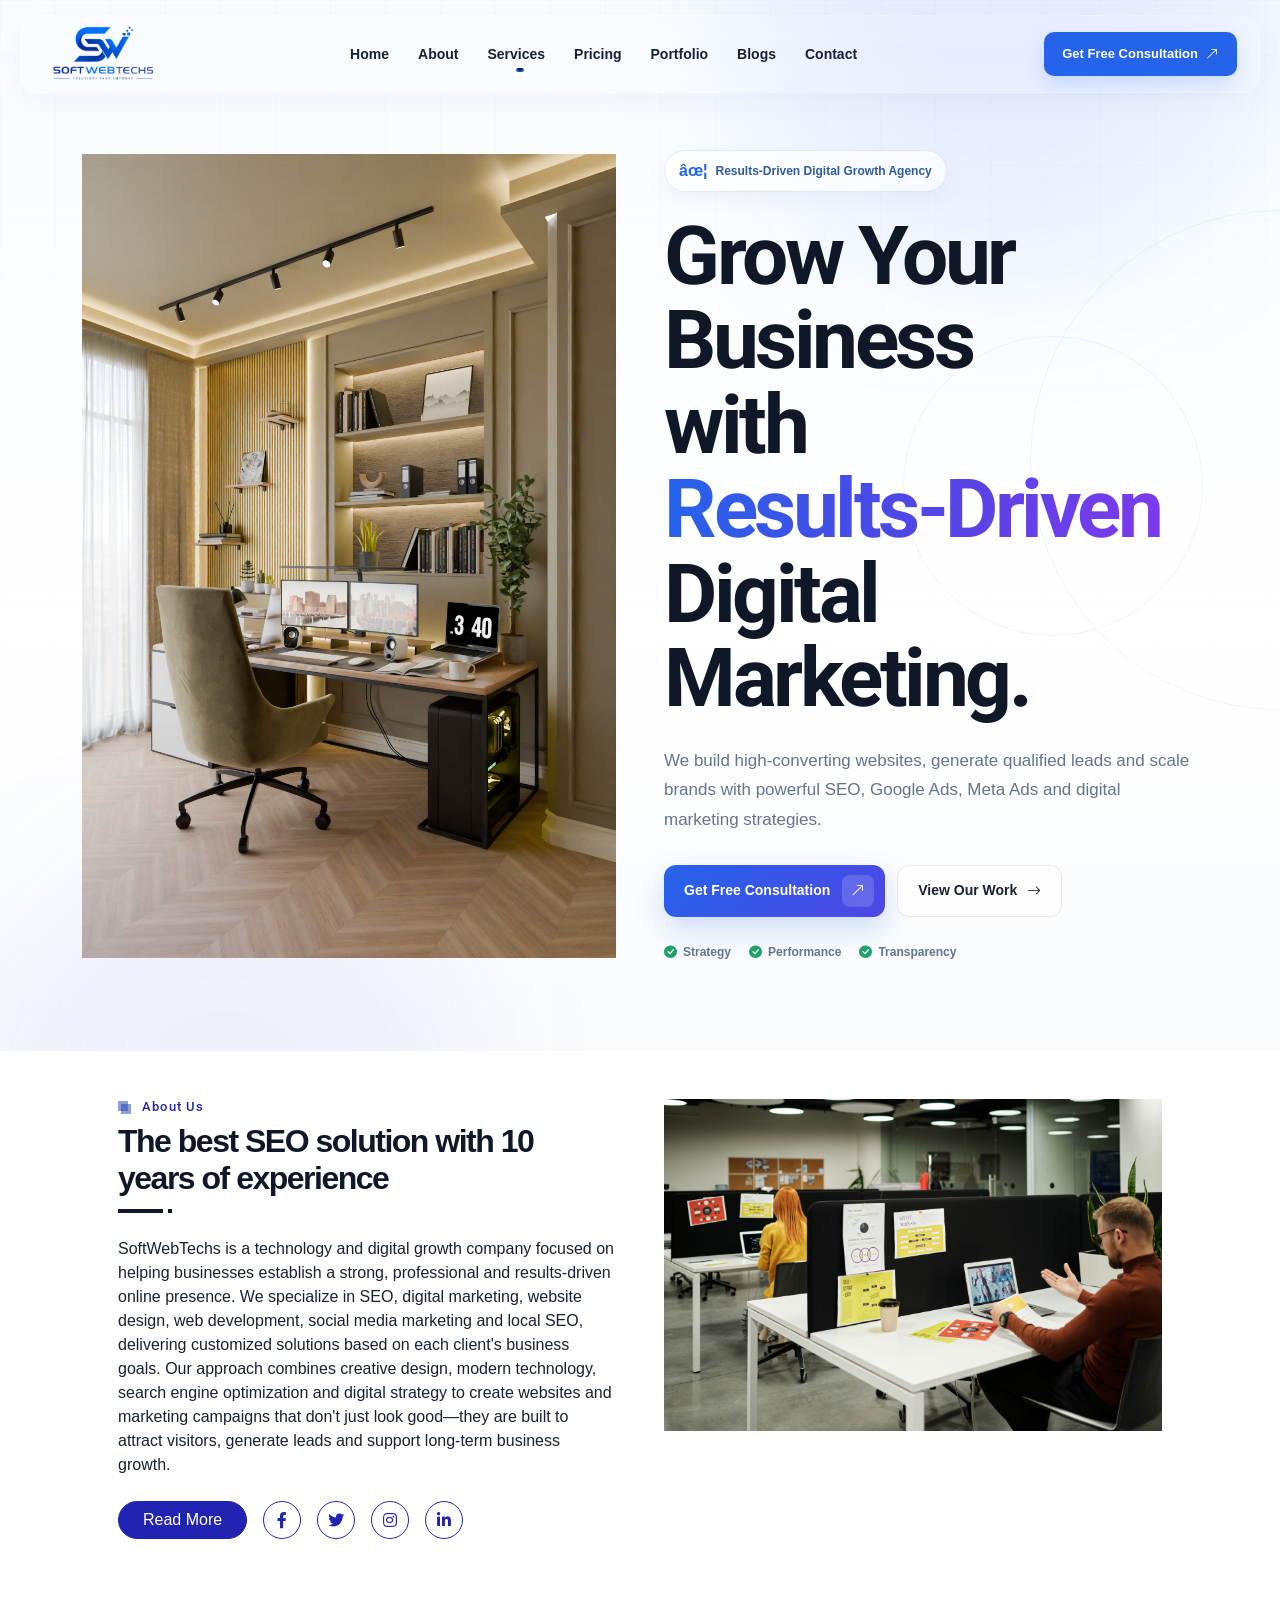
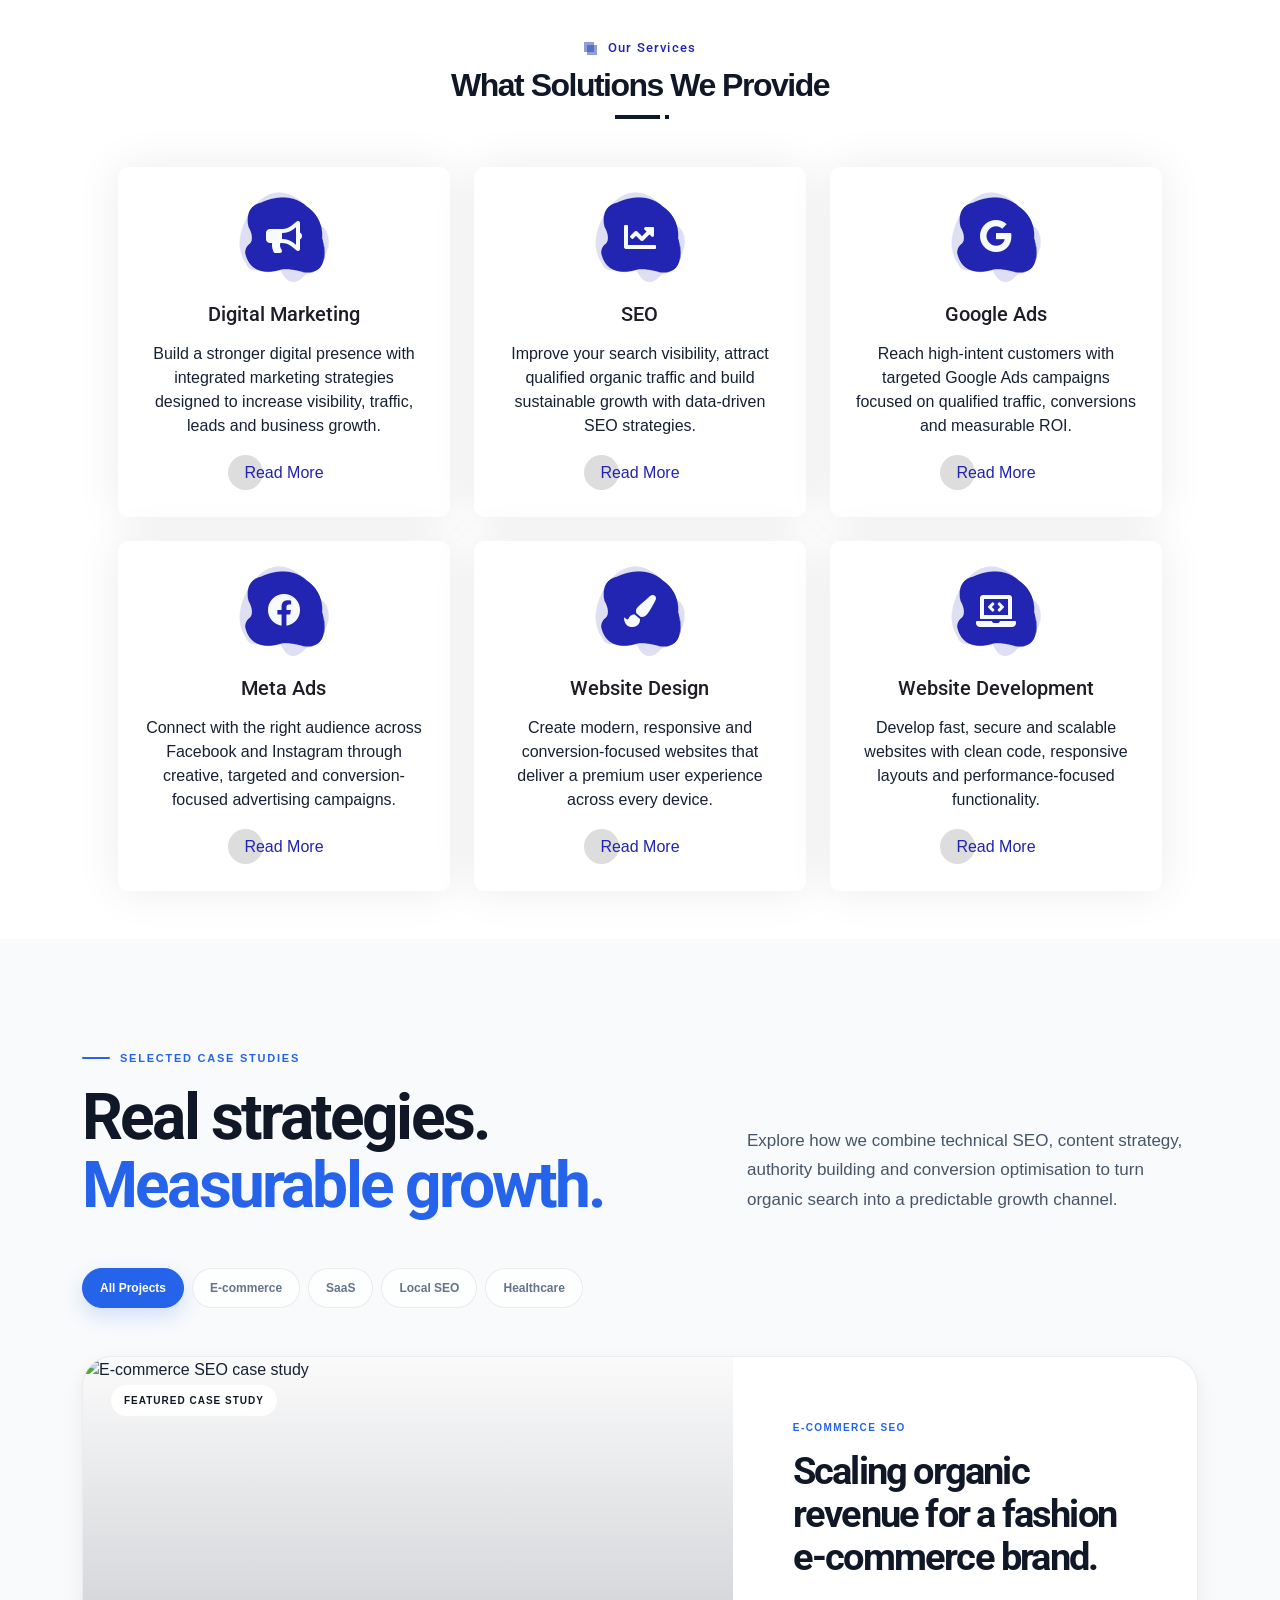
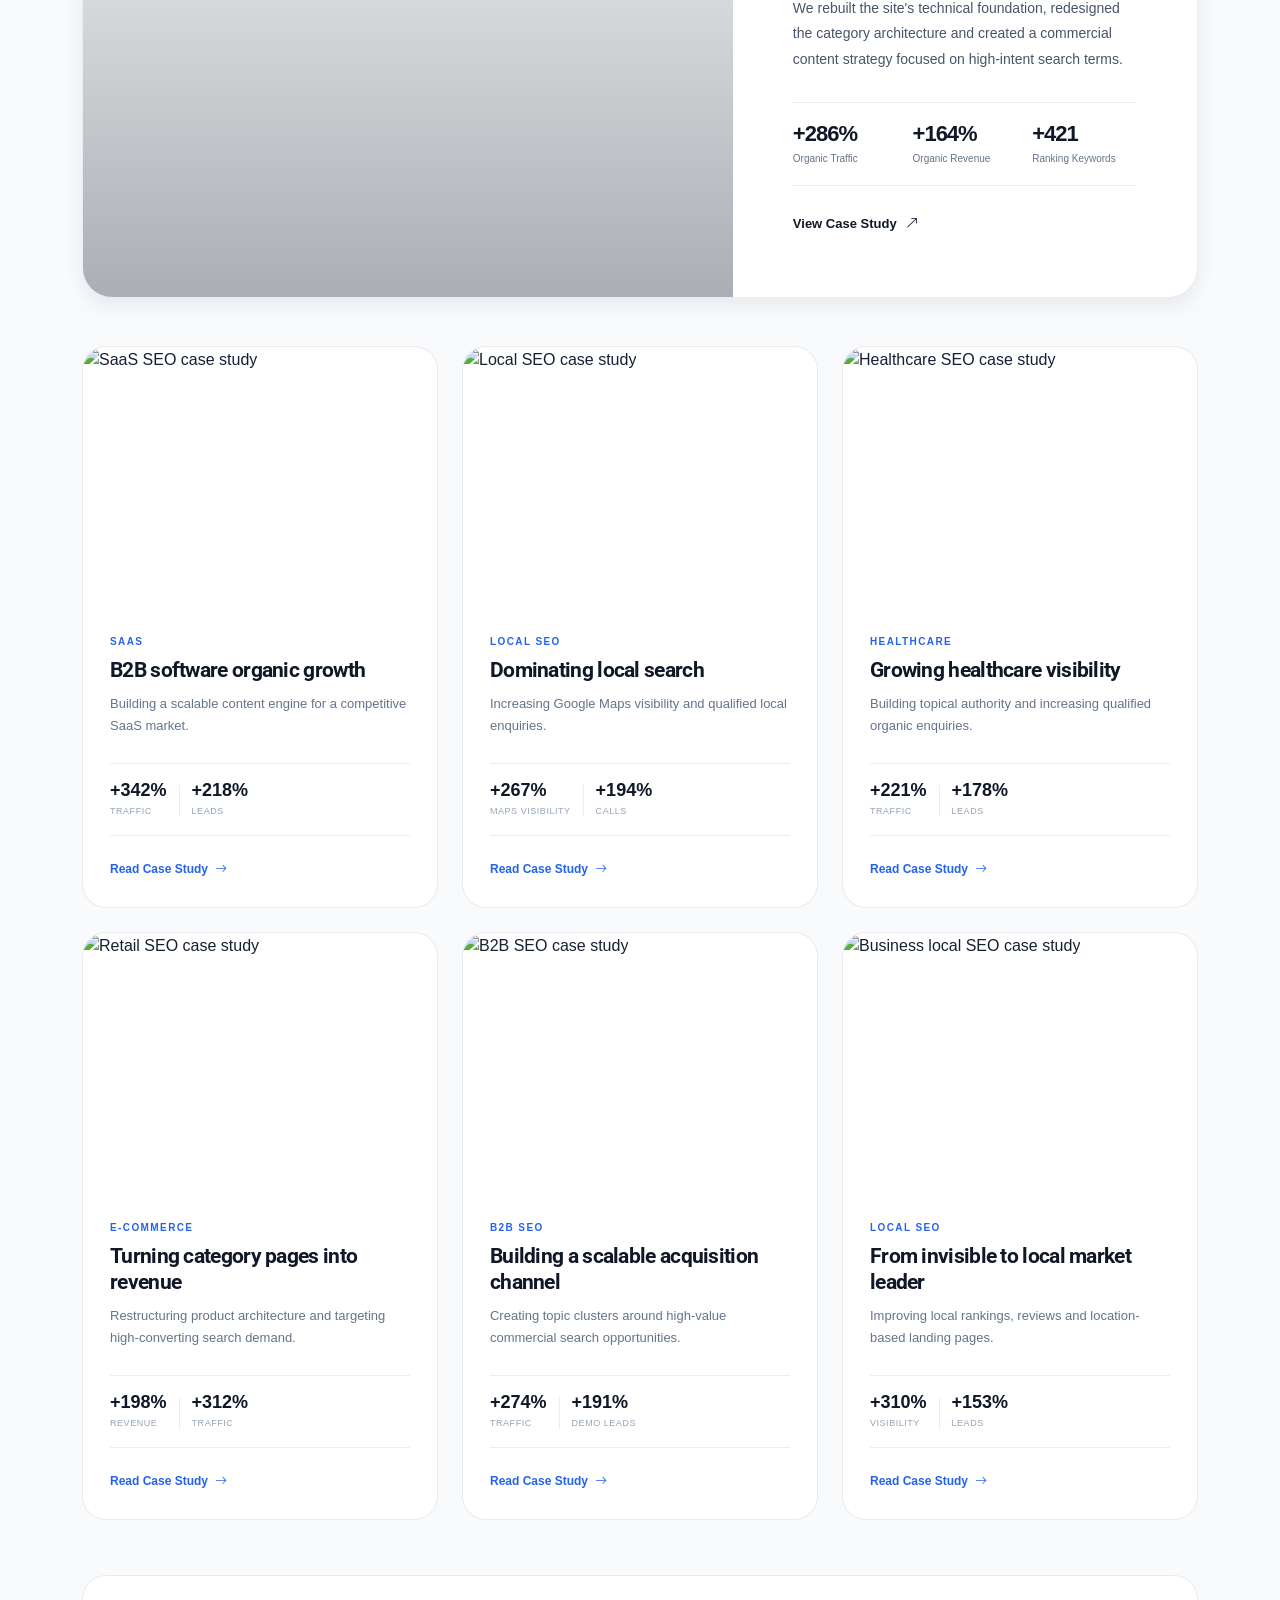
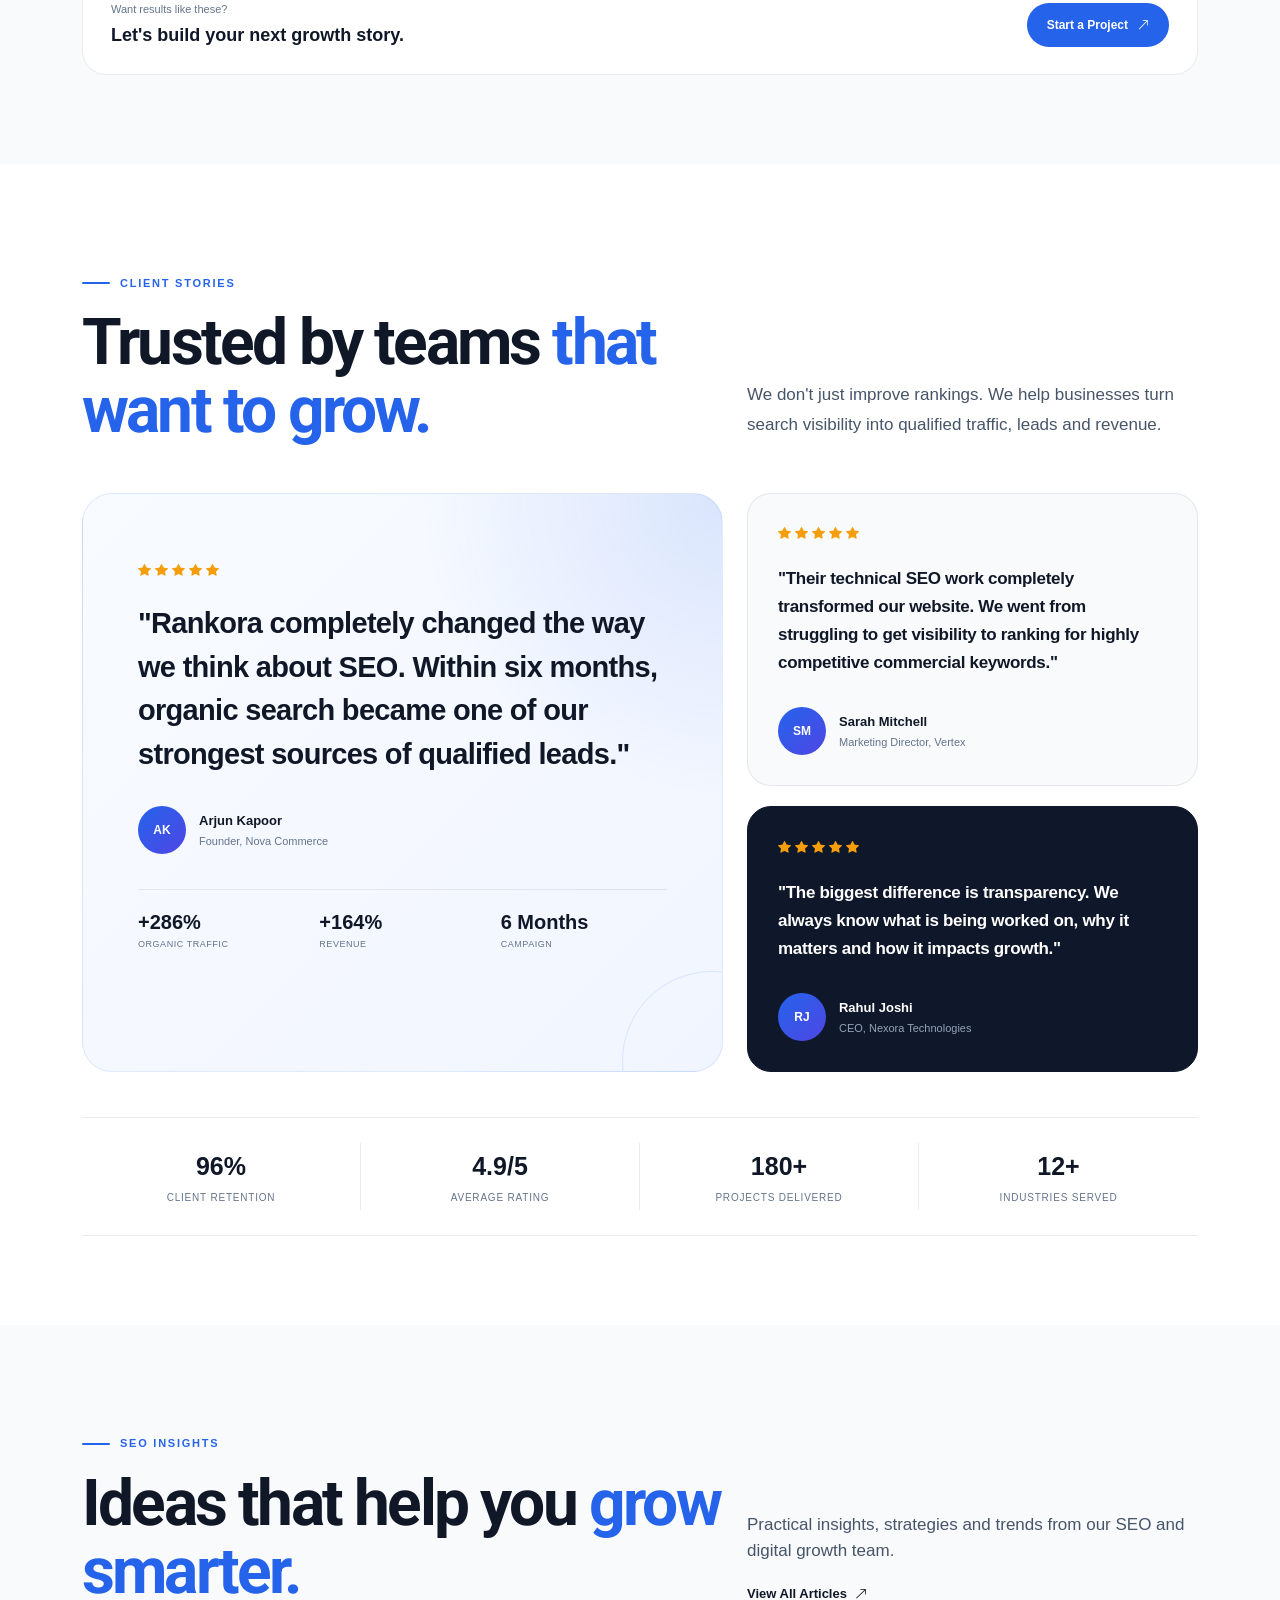
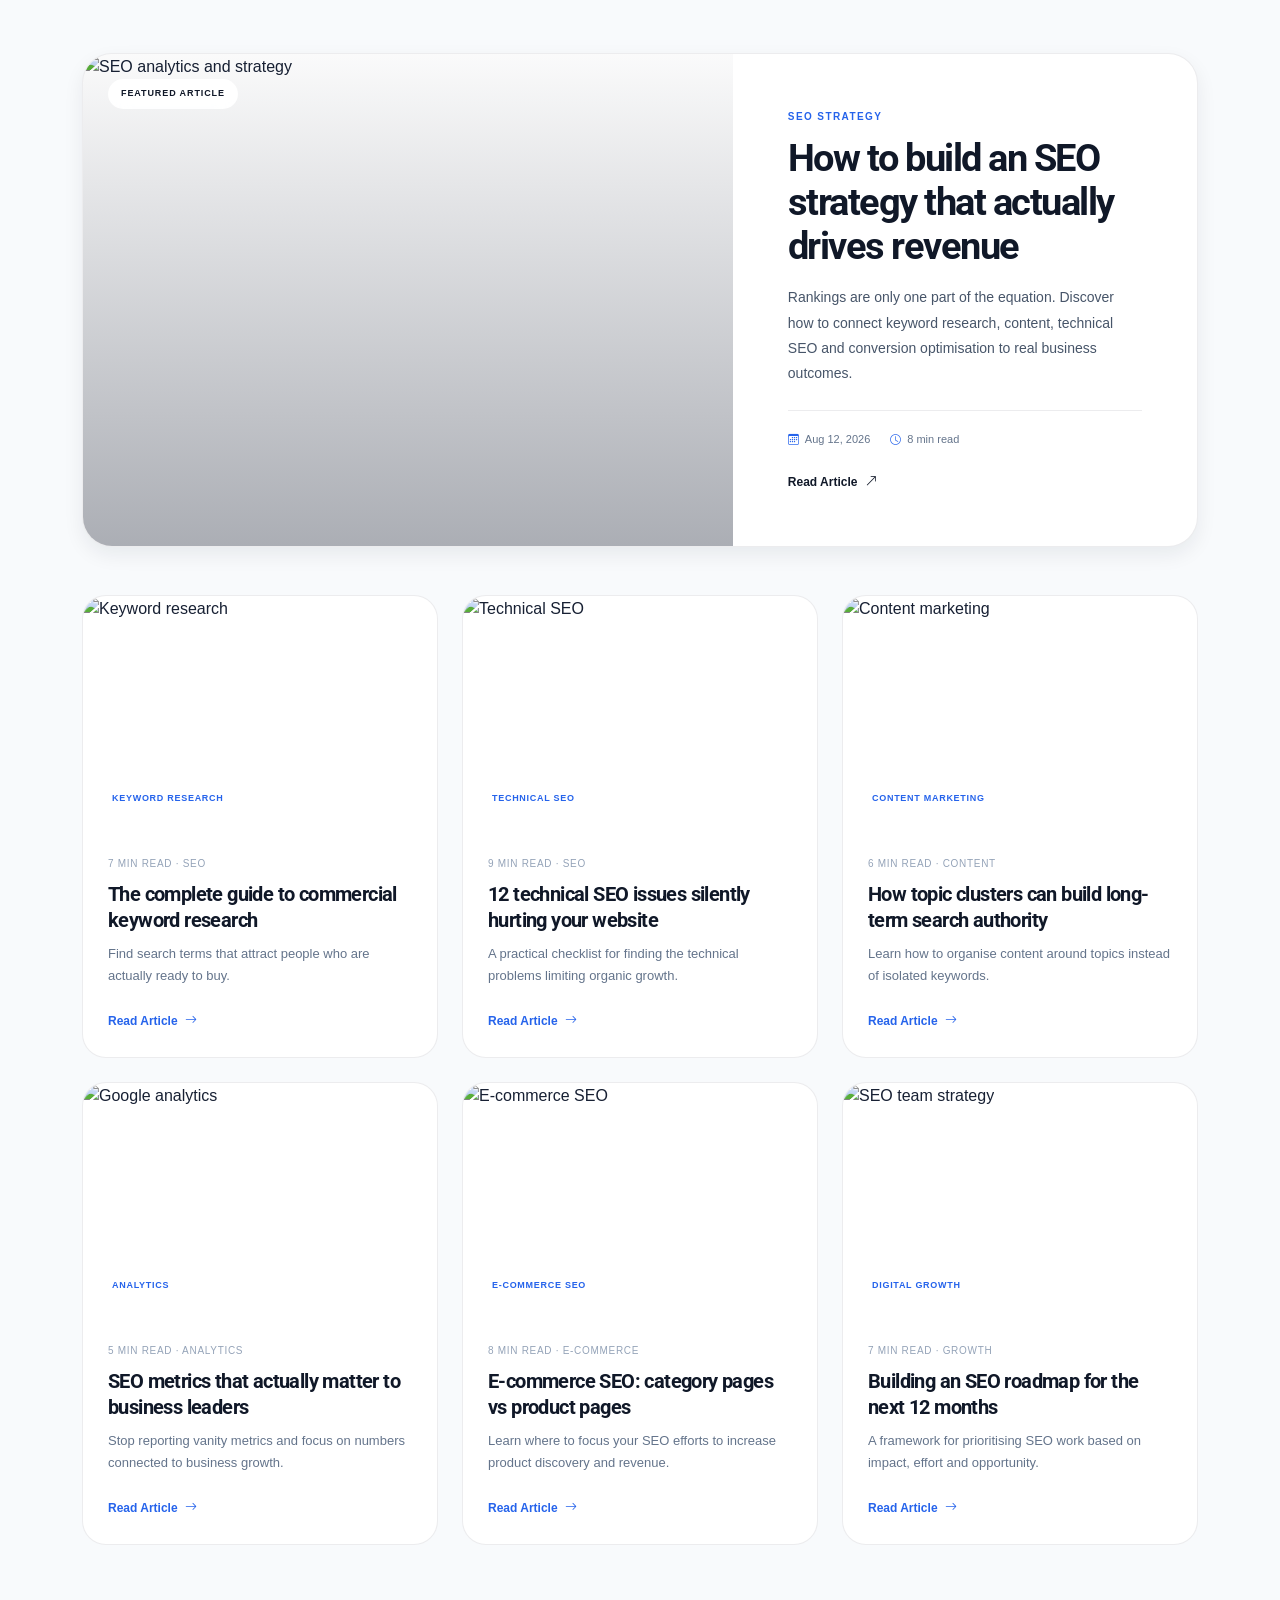
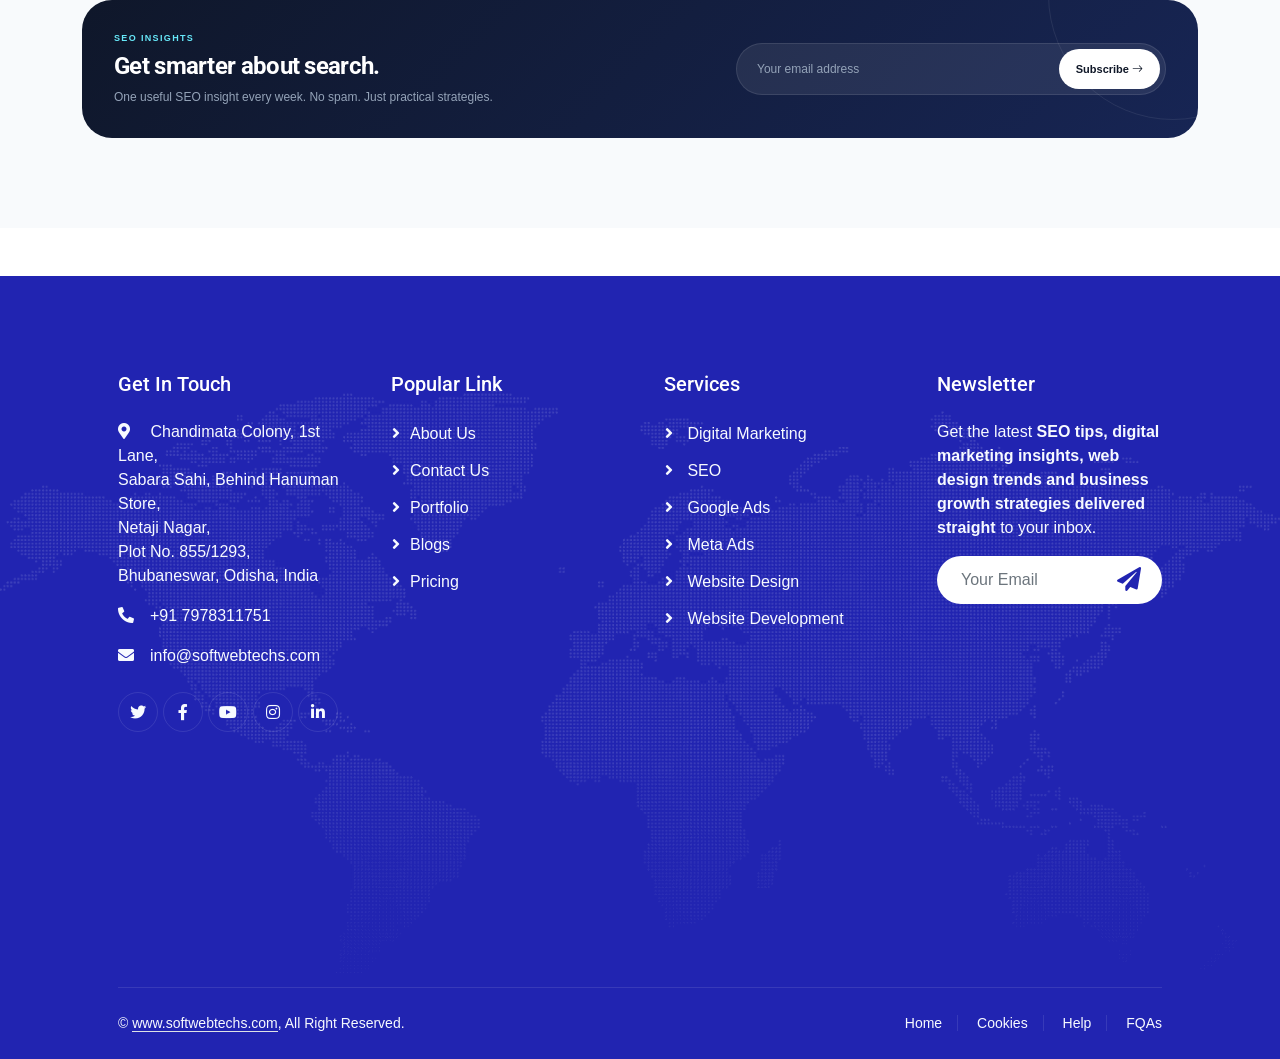
==== commit fa9391d1: "Added PHP mailer for Contact form" ====
--- a/index.html
+++ b/index.html
@@ -1,96 +1,110 @@
-<!DOCTYPE html>
+<!doctype html>
 <html lang="en">
-
 <!-- <meta http-equiv="content-type" content="text/html;charset=utf-8" /> -->
 
 <head>
-    <meta charset="utf-8">
-
-    <title>SoftWebTechs | SEO, Digital Marketing & Web Development Company</title>
-
-    <meta name="viewport" content="width=device-width, initial-scale=1.0">
+    <meta charset="utf-8" />
+
+    <title>
+        SoftWebTechs | SEO, Digital Marketing & Web Development Company
+    </title>
+
+    <meta name="viewport" content="width=device-width, initial-scale=1.0" />
 
     <meta name="description"
-        content="SoftWebTechs provides SEO, digital marketing, web design and development, social media marketing, local SEO and online growth solutions for businesses.">
+        content="SoftWebTechs provides SEO, digital marketing, web design and development, social media marketing, local SEO and online growth solutions for businesses." />
 
     <meta name="keywords"
-        content="SEO company, digital marketing company, SEO services, web development company, website design, social media marketing, local SEO, search engine optimization">
-
-    <meta name="author" content="SoftWebTechs">
-
-    <meta name="robots" content="index, follow">
-
-    <meta name="googlebot" content="index, follow">
+        content="SEO company, digital marketing company, SEO services, web development company, website design, social media marketing, local SEO, search engine optimization" />
+
+    <meta name="author" content="SoftWebTechs" />
+
+    <meta name="robots" content="index, follow" />
+
+    <meta name="googlebot" content="index, follow" />
 
     <!-- ============================= -->
     <!-- THEME / MOBILE -->
     <!-- ============================= -->
-    <meta name="theme-color" content="#0d6efd">
-    <meta name="msapplication-TileColor" content="#0d6efd">
-
+    <meta name="theme-color" content="#0d6efd" />
+    <meta name="msapplication-TileColor" content="#0d6efd" />
 
     <!-- ============================= -->
     <!-- OPEN GRAPH / FACEBOOK -->
     <!-- ============================= -->
-    <meta property="og:type" content="website">
-
-    <meta property="og:title" content="SoftWebTechs | SEO, Digital Marketing & Web Development">
+    <meta property="og:type" content="website" />
+
+    <meta property="og:title" content="SoftWebTechs | SEO, Digital Marketing & Web Development" />
 
     <meta property="og:description"
-        content="Grow your business with professional SEO, digital marketing, web design and development solutions from SoftWebTechs.">
-
-    <meta property="og:url" content="https://www.softwebtechs.com/">
-
-    <meta property="og:site_name" content="SoftWebTechs">
-
-    <meta property="og:image" content="../../www.softwebtechs.com/img/og-image.jpg">
-
-    <meta property="og:image:width" content="1200">
-    <meta property="og:image:height" content="630">
-
-    <meta property="og:image:alt" content="SoftWebTechs - SEO and Digital Marketing Company">
+        content="Grow your business with professional SEO, digital marketing, web design and development solutions from SoftWebTechs." />
+
+    <meta property="og:url" content="https://www.softwebtechs.com/" />
+
+    <meta property="og:site_name" content="SoftWebTechs" />
+
+    <meta property="og:image" content="../../www.softwebtechs.com/img/og-image.jpg" />
+
+    <meta property="og:image:width" content="1200" />
+    <meta property="og:image:height" content="630" />
+
+    <meta property="og:image:alt" content="SoftWebTechs - SEO and Digital Marketing Company" />
 
     <!-- ============================= -->
     <!-- TWITTER / X -->
     <!-- ============================= -->
-    <meta name="twitter:card" content="summary_large_image">
-
-    <meta name="twitter:title" content="SoftWebTechs | SEO & Digital Marketing Company">
+    <meta name="twitter:card" content="summary_large_image" />
+
+    <meta name="twitter:title" content="SoftWebTechs | SEO & Digital Marketing Company" />
 
     <meta name="twitter:description"
-        content="Professional SEO, digital marketing, web design and development solutions for business growth.">
-
-    <meta name="twitter:image" content="img/og-image.jpg">
+        content="Professional SEO, digital marketing, web design and development solutions for business growth." />
+
+    <meta name="twitter:image" content="img/og-image.jpg" />
     <!-- GOOGLE WEB FONTS -->
-    <link rel="preconnect" href="https://fonts.googleapis.com/">
-    <link rel="preconnect" href="https://fonts.gstatic.com/" crossorigin>
+    <link rel="preconnect" href="https://fonts.googleapis.com/" />
+    <link rel="preconnect" href="https://fonts.gstatic.com/" crossorigin />
 
     <link
         href="https://fonts.googleapis.com/css2?family=Heebo:wght@400;500;600;700&amp;family=Roboto:wght@400;500;700;900&amp;display=swap"
-        rel="stylesheet">
-
-    <link rel="icon" type="image/png" sizes="32x32" href="img/favicon.png">
-    <link rel="icon" type="image/png" sizes="16x16" href="img/favicon.png">
-
-    <link rel="apple-touch-icon" sizes="180x180" href="img/favicon.png">
+        rel="stylesheet" />
+
+    <link rel="icon" type="image/png" sizes="32x32" href="img/favicon.png" />
+    <link rel="icon" type="image/png" sizes="16x16" href="img/favicon.png" />
+
+    <link rel="apple-touch-icon" sizes="180x180" href="img/favicon.png" />
 
     <!-- ICONS -->
-    <link href="css/all.min.css" rel="stylesheet">
-    <link href="css/bootstrap-icons.css" rel="stylesheet">
+    <link href="css/all.min.css" rel="stylesheet" />
+    <link href="css/bootstrap-icons.css" rel="stylesheet" />
     <!-- ANIMATION -->
-    <link href="lib/animate/animate.min.css" rel="stylesheet">
+    <link href="lib/animate/animate.min.css" rel="stylesheet" />
 
     <!-- BOOTSTRAP -->
-    <link href="css/bootstrap.min.css" rel="stylesheet">
+    <link href="css/bootstrap.min.css" rel="stylesheet" />
 
     <!-- CUSTOM CSS -->
-    <link href="css/style.css" rel="stylesheet">
+    <link href="css/style.css" rel="stylesheet" />
 
     <!-- Canonical URL -->
-    <link id="canonical" rel="canonical">
+    <link id="canonical" rel="canonical" />
 
     <script>
-        document.getElementById('canonical').href = window.location.origin + window.location.pathname;
+        document.getElementById("canonical").href =
+            window.location.origin + window.location.pathname;
+    </script>
+
+    <meta name="google-site-verification" content="Dw5Y5VbRrnbJhIvZpZb-AdT9bMcsLKh6zQM4aojrmDM" />
+    <!-- Google tag (gtag.js) -->
+    <script async src="https://www.googletagmanager.com/gtag/js?id=G-KRF9M4XNBN"></script>
+    <script>
+        window.dataLayer = window.dataLayer || [];
+        function gtag() {
+            dataLayer.push(arguments);
+        }
+        gtag("js", new Date());
+
+        gtag("config", "G-KRF9M4XNBN");
     </script>
 </head>
 
@@ -99,52 +113,36 @@
         <!-- Spinner Start -->
         <div id="spinner"
             class="show bg-white position-fixed translate-middle w-100 vh-100 top-50 start-50 d-flex align-items-center justify-content-center">
-
-
             <!-- LOGO -->
             <a href="/" class="brand-logo" aria-label="Agency Home">
-                <img class="img-fluid site-logo" src="img/logo.png" alt="Logo">
-
+                <img class="img-fluid site-logo" src="img/logo.png" alt="Logo" />
             </a>
         </div>
         <!-- Spinner End -->
 
         <header>
-
             <div class="navbar-wrapper">
-
                 <nav class="navbar-custom" id="mainNavbar" aria-label="Main navigation">
-
                     <div class="navbar-inner">
-
                         <!-- LOGO -->
                         <a href="/" class="brand-logo" aria-label="Agency Home">
-                            <img class="img-fluid site-logo" src="img/logo.png" alt="Logo">
-
+                            <img class="img-fluid site-logo" src="img/logo.png" alt="Logo" />
                         </a>
-
 
                         <!-- DESKTOP NAVIGATION -->
                         <div class="desktop-navigation">
-
-                            <a href="/" class="nav-link-custom">
-                                Home
-                            </a>
-
-                            <a href="about.html" class="nav-link-custom">
-                                About
-                            </a>
+                            <a href="/" class="nav-link-custom"> Home </a>
+
+                            <a href="about.html" class="nav-link-custom"> About </a>
 
                             <!-- SERVICES -->
                             <div class="dropdown">
-
                                 <a href="#services" class="nav-link-custom services-link dropdown-toggle"
                                     id="servicesDropdown" role="button" data-bs-toggle="dropdown" aria-expanded="false">
                                     Services
                                 </a>
 
                                 <ul class="dropdown-menu custom-dropdown" aria-labelledby="servicesDropdown">
-
                                     <li>
                                         <a class="dropdown-item" href="digital-marketing.html">
                                             Digital Marketing
@@ -152,9 +150,7 @@
                                     </li>
 
                                     <li>
-                                        <a class="dropdown-item" href="seo.html">
-                                            SEO
-                                        </a>
+                                        <a class="dropdown-item" href="seo.html"> SEO </a>
                                     </li>
 
                                     <li>
@@ -180,122 +176,79 @@
                                             Website Development
                                         </a>
                                     </li>
-
                                 </ul>
-
-                            </div>
-
-                            <a href="pricing.html" class="nav-link-custom">
-                                Pricing
-                            </a>
-
-                            <a href="portfolio.html" class="nav-link-custom">
-                                Portfolio
-                            </a>
-
-                            <a href="blogs.html" class="nav-link-custom">
-                                Blogs
-                            </a>
-
-                            <a href="contact.html" class="nav-link-custom">
-                                Contact
-                            </a>
-
-                        </div>
-
+                            </div>
+
+                            <a href="pricing.html" class="nav-link-custom"> Pricing </a>
+
+                            <a href="portfolio.html" class="nav-link-custom"> Portfolio </a>
+
+                            <a href="blogs.html" class="nav-link-custom"> Blogs </a>
+
+                            <a href="contact.html" class="nav-link-custom"> Contact </a>
+                        </div>
 
                         <!-- DESKTOP CTA -->
                         <div class="desktop-cta">
-
                             <a href="#contact" class="btn-consultation">
                                 Get Free Consultation
 
                                 <i class="bi bi-arrow-up-right"></i>
                             </a>
-
-                        </div>
-
+                        </div>
 
                         <!-- MOBILE BUTTON -->
                         <button type="button" class="mobile-menu-toggle" id="mobileMenuToggle"
                             aria-label="Open navigation" aria-expanded="false" aria-controls="mobileMenu">
-
                             <span class="hamburger-line"></span>
                             <span class="hamburger-line"></span>
                             <span class="hamburger-line"></span>
-
                         </button>
-
-                    </div>
-
+                    </div>
                 </nav>
-
             </div>
-
 
             <!-- MOBILE OVERLAY -->
             <div class="mobile-menu-overlay" id="mobileMenuOverlay"></div>
 
-
             <!-- MOBILE MENU -->
             <aside class="mobile-menu" id="mobileMenu" aria-hidden="true">
-
                 <!-- HEADER -->
                 <div class="mobile-menu-header">
-
                     <a href="/" class="brand-logo mobile-logo">
-
                         <span class="logo-icon">
                             <i class="bi bi-bar-chart-fill"></i>
                         </span>
 
-                        <span class="logo-text">
-                            Growth<span>Lab</span>
-                        </span>
-
+                        <span class="logo-text"> Growth<span>Lab</span> </span>
                     </a>
-
 
                     <button type="button" class="mobile-menu-close" id="mobileMenuClose" aria-label="Close navigation">
                         <i class="bi bi-x-lg"></i>
                     </button>
-
                 </div>
-
 
                 <!-- MOBILE NAVIGATION -->
                 <div class="mobile-navigation">
-
-                    <a href="/" class="mobile-nav-link">
-                        Home
-                    </a>
-
-                    <a href="about.html" class="mobile-nav-link">
-                        About
-                    </a>
-
+                    <a href="/" class="mobile-nav-link"> Home </a>
+
+                    <a href="about.html" class="mobile-nav-link"> About </a>
 
                     <!-- MOBILE SERVICES -->
                     <div>
-
                         <button type="button" class="mobile-services-toggle" id="mobileServicesToggle"
                             aria-expanded="false">
-
                             <span>Services</span>
 
                             <i class="bi bi-chevron-down"></i>
-
                         </button>
 
                         <div class="mobile-services-list" id="mobileServicesList">
-
                             <a href="digital-marketing.html" class="mobile-service-link">
                                 Digital Marketing
                             </a>
 
-                            <a href="seo.html" class="mobile-service-link">
-                                SEO
-                            </a>
+                            <a href="seo.html" class="mobile-service-link"> SEO </a>
 
                             <a href="google-ads.html" class="mobile-service-link">
                                 Google Ads
@@ -312,53 +265,34 @@
                             <a href="website-development.html" class="mobile-service-link">
                                 Website Development
                             </a>
-
-                        </div>
-
-                    </div>
-
-
-                    <a href="pricing.html" class="mobile-nav-link">
-                        Pricing
-                    </a>
-
-                    <a href="portfolio.html" class="mobile-nav-link">
-                        Portfolio
-                    </a>
-
-                    <a href="blogs.html" class="mobile-nav-link">
-                        Blogs
-                    </a>
-
-                    <a href="contact.html" class="mobile-nav-link">
-                        Contact
-                    </a>
-
+                        </div>
+                    </div>
+
+                    <a href="pricing.html" class="mobile-nav-link"> Pricing </a>
+
+                    <a href="portfolio.html" class="mobile-nav-link"> Portfolio </a>
+
+                    <a href="blogs.html" class="mobile-nav-link"> Blogs </a>
+
+                    <a href="contact.html" class="mobile-nav-link"> Contact </a>
                 </div>
-
 
                 <!-- MOBILE CTA -->
                 <div class="mobile-cta">
-
                     <a href="#contact" class="btn-consultation">
                         Get Free Consultation
 
                         <i class="bi bi-arrow-up-right"></i>
                     </a>
-
                 </div>
-
             </aside>
-
         </header>
 
         <main>
-
             <!-- =========================================================
      PREMIUM DIGITAL MARKETING HERO
 ========================================================== -->
             <section class="premium-hero" id="home">
-
                 <!-- Background decorations -->
                 <div class="hero-grid"></div>
                 <div class="hero-glow hero-glow-one"></div>
@@ -372,20 +306,16 @@
                  RIGHT DASHBOARD
             ================================================== -->
                         <div class="col-lg-6">
-                            <img class="img-fluid wow zoomIn" data-wow-delay="0.5s" src="img/pexels-photo-31525131.jpg">
+                            <img class="img-fluid wow zoomIn" data-wow-delay="0.5s"
+                                src="img/pexels-photo-31525131.jpg" />
 
                             <div class="hero-visual d-none">
-
                                 <!-- Main Dashboard -->
                                 <div class="growth-dashboard">
-
                                     <!-- Dashboard Header -->
                                     <div class="dashboard-header">
-
                                         <div>
-                                            <span class="dashboard-label">
-                                                Growth Overview
-                                            </span>
+                                            <span class="dashboard-label"> Growth Overview </span>
 
                                             <h3>
                                                 Performance
@@ -397,13 +327,10 @@
                                             <i class="bi bi-calendar3"></i>
                                             Last 12 Months
                                         </div>
-
-                                    </div>
-
+                                    </div>
 
                                     <!-- Main Growth Chart -->
                                     <div class="growth-chart">
-
                                         <div class="chart-grid">
                                             <span></span>
                                             <span></span>
@@ -413,19 +340,13 @@
                                         </div>
 
                                         <svg class="growth-svg" viewBox="0 0 600 230" preserveAspectRatio="none">
-
                                             <defs>
-
                                                 <linearGradient id="chartGradient" x1="0" y1="0" x2="0" y2="1">
-
                                                     <stop offset="0%" stop-color="#2563eb" stop-opacity="0.25" />
 
                                                     <stop offset="100%" stop-color="#2563eb" stop-opacity="0" />
-
                                                 </linearGradient>
-
                                             </defs>
-
 
                                             <!-- Area -->
                                             <path class="chart-area" d="
@@ -459,7 +380,6 @@
                                     Z
                                     "></path>
 
-
                                             <!-- Growth Line -->
                                             <path class="chart-line" d="
                                     M0 190
@@ -488,12 +408,9 @@
                                     600 10
                                     "></path>
 
-
                                             <!-- End Point -->
                                             <circle class="chart-point" cx="600" cy="10" r="6" />
-
                                         </svg>
-
 
                                         <div class="chart-months">
                                             <span>Jan</span>
@@ -503,102 +420,76 @@
                                             <span>Sep</span>
                                             <span>Nov</span>
                                         </div>
-
-                                    </div>
-
+                                    </div>
 
                                     <!-- Metrics -->
                                     <div class="dashboard-metrics">
-
                                         <!-- Traffic -->
                                         <div class="metric-card">
-
                                             <div class="metric-icon traffic-icon">
                                                 <i class="bi bi-graph-up-arrow"></i>
                                             </div>
 
                                             <div>
-                                                <span>
-                                                    Traffic
-                                                </span>
+                                                <span> Traffic </span>
 
                                                 <strong data-count="+248" data-suffix="%">
                                                     +0%
                                                 </strong>
                                             </div>
-
-                                        </div>
-
+                                        </div>
 
                                         <!-- Leads -->
                                         <div class="metric-card">
-
                                             <div class="metric-icon leads-icon">
                                                 <i class="bi bi-people"></i>
                                             </div>
 
                                             <div>
-                                                <span>
-                                                    Leads
-                                                </span>
+                                                <span> Leads </span>
 
                                                 <strong data-count="+137" data-suffix="%">
                                                     +0%
                                                 </strong>
                                             </div>
-
-                                        </div>
-
+                                        </div>
 
                                         <!-- ROAS -->
                                         <div class="metric-card">
-
                                             <div class="metric-icon ads-icon">
                                                 <i class="bi bi-megaphone"></i>
                                             </div>
 
                                             <div>
-                                                <span>
-                                                    ROAS
-                                                </span>
+                                                <span> ROAS </span>
 
                                                 <strong data-count="4.8" data-suffix="x" data-decimal="true">
                                                     0x
                                                 </strong>
                                             </div>
-
-                                        </div>
-
+                                        </div>
 
                                         <!-- Conversion -->
                                         <div class="metric-card">
-
                                             <div class="metric-icon conversion-icon">
                                                 <i class="bi bi-bullseye"></i>
                                             </div>
 
                                             <div>
-                                                <span>
-                                                    Conversion
-                                                </span>
+                                                <span> Conversion </span>
 
                                                 <strong data-count="+82" data-suffix="%">
                                                     +0%
                                                 </strong>
                                             </div>
-
-                                        </div>
-
-                                    </div>
-
-                                </div>
-
+                                        </div>
+                                    </div>
+                                </div>
 
                                 <!-- =================================================
                          FLOATING CARD - SEO
                     ================================================== -->
                                 <div class="floating-card floating-seo">
-
                                     <div class="floating-icon seo-icon">
                                         <i class="bi bi-search"></i>
                                     </div>
@@ -606,19 +497,14 @@
                                     <div>
                                         <span>SEO</span>
 
-                                        <strong>
-                                            â†‘ 86%
-                                        </strong>
-                                    </div>
-
-                                </div>
-
+                                        <strong> â†‘ 86% </strong>
+                                    </div>
+                                </div>
 
                                 <!-- =================================================
                          FLOATING CARD - GOOGLE ADS
                     ================================================== -->
                                 <div class="floating-card floating-ads">
-
                                     <div class="floating-icon google-icon">
                                         <i class="bi bi-google"></i>
                                     </div>
@@ -626,19 +512,14 @@
                                     <div>
                                         <span>Google Ads</span>
 
-                                        <strong>
-                                            4.8x ROAS
-                                        </strong>
-                                    </div>
-
-                                </div>
-
+                                        <strong> 4.8x ROAS </strong>
+                                    </div>
+                                </div>
 
                                 <!-- =================================================
                          FLOATING CARD - LEADS
                     ================================================== -->
                                 <div class="floating-card floating-leads">
-
                                     <div class="floating-icon leads-icon">
                                         <i class="bi bi-person-plus"></i>
                                     </div>
@@ -646,19 +527,14 @@
                                     <div>
                                         <span>Leads</span>
 
-                                        <strong>
-                                            +137%
-                                        </strong>
-                                    </div>
-
-                                </div>
-
+                                        <strong> +137% </strong>
+                                    </div>
+                                </div>
 
                                 <!-- =================================================
                          FLOATING CARD - CONVERSION
                     ================================================== -->
                                 <div class="floating-card floating-conversion">
-
                                     <div class="floating-icon conversion-icon">
                                         <i class="bi bi-bullseye"></i>
                                     </div>
@@ -666,29 +542,21 @@
                                     <div>
                                         <span>Conversion</span>
 
-                                        <strong>
-                                            â†‘ 42%
-                                        </strong>
-                                    </div>
-
-                                </div>
-
+                                        <strong> â†‘ 42% </strong>
+                                    </div>
+                                </div>
 
                                 <!-- Decorative floating dot -->
                                 <div class="dashboard-dot dot-one"></div>
                                 <div class="dashboard-dot dot-two"></div>
                                 <div class="dashboard-dot dot-three"></div>
-
-                            </div>
-
+                            </div>
                         </div>
                         <!-- =================================================
                  LEFT CONTENT
             ================================================== -->
                         <div class="col-lg-6">
-
                             <div class="hero-content">
-
                                 <!-- Badge -->
                                 <div class="hero-badge reveal-item">
                                     <span class="badge-sparkle">âœ¦</span>
@@ -697,36 +565,25 @@
 
                                 <!-- Headline -->
                                 <h1 class="hero-title reveal-item">
-
-                                    <span class="title-line">
-                                        Grow Your Business
-                                    </span>
+                                    <span class="title-line"> Grow Your Business </span>
 
                                     <span class="title-line">
                                         with
-                                        <span class="gradient-text">
-                                            Results-Driven
-                                        </span>
+                                        <span class="gradient-text"> Results-Driven </span>
                                     </span>
 
-                                    <span class="title-line">
-                                        Digital Marketing.
-                                    </span>
-
+                                    <span class="title-line"> Digital Marketing. </span>
                                 </h1>
 
                                 <!-- Description -->
                                 <p class="hero-description reveal-item">
-                                    We build high-converting websites, generate
-                                    qualified leads and scale brands with powerful
-                                    SEO, Google Ads, Meta Ads and digital marketing
-                                    strategies.
+                                    We build high-converting websites, generate qualified leads
+                                    and scale brands with powerful SEO, Google Ads, Meta Ads and
+                                    digital marketing strategies.
                                 </p>
-
 
                                 <!-- CTA -->
                                 <div class="hero-actions reveal-item">
-
                                     <a href="#contact" class="hero-primary-btn">
                                         Get Free Consultation
 
@@ -740,13 +597,10 @@
 
                                         <i class="bi bi-arrow-right"></i>
                                     </a>
-
-                                </div>
-
+                                </div>
 
                                 <!-- Trust -->
                                 <div class="hero-trust reveal-item">
-
                                     <span>
                                         <i class="bi bi-check-circle-fill"></i>
                                         Strategy
@@ -761,25 +615,12 @@
                                         <i class="bi bi-check-circle-fill"></i>
                                         Transparency
                                     </span>
-
-                                </div>
-
-                            </div>
-
-                        </div>
-
-
-
-
-                    </div>
-
-
-
-
+                                </div>
+                            </div>
+                        </div>
+                    </div>
                 </div>
-
             </section>
-
 
             <!-- About Start -->
             <div class="container-fluid py-5">
@@ -788,19 +629,23 @@
                         <div class="col-lg-6 wow fadeInUp" data-wow-delay="0.1s">
                             <div class="section-title position-relative mb-4 pb-2">
                                 <h6 class="position-relative text-primary ps-4">About Us</h6>
-                                <h2 class="mt-2">The best SEO solution with 10 years of experience</h2>
-                            </div>
-                            <p class="mb-4">SoftWebTechs is a technology and digital growth company focused on helping
-                                businesses establish a strong, professional and results-driven online presence.
-
-                                We specialize in SEO, digital marketing, website design, web development, social media
-                                marketing and local SEO, delivering customized solutions based on each client's business
-                                goals.
-
-                                Our approach combines creative design, modern technology, search engine optimization and
-                                digital strategy to create websites and marketing campaigns that don't just look
-                                good—they are built to attract visitors, generate leads and support long-term business
-                                growth.</p>
+                                <h2 class="mt-2">
+                                    The best SEO solution with 10 years of experience
+                                </h2>
+                            </div>
+                            <p class="mb-4">
+                                SoftWebTechs is a technology and digital growth company
+                                focused on helping businesses establish a strong, professional
+                                and results-driven online presence. We specialize in SEO,
+                                digital marketing, website design, web development, social
+                                media marketing and local SEO, delivering customized solutions
+                                based on each client's business goals. Our approach combines
+                                creative design, modern technology, search engine optimization
+                                and digital strategy to create websites and marketing
+                                campaigns that don't just look good—they are built to attract
+                                visitors, generate leads and support long-term business
+                                growth.
+                            </p>
                             <!-- <div class="row g-3">
                             <div class="col-sm-6">
                                 <h6 class="mb-3"><i class="fa fa-check text-primary me-2"></i>Award Winning</h6>
@@ -824,191 +669,148 @@
                             </div>
                         </div>
                         <div class="col-lg-6">
-                            <img class="img-fluid wow zoomIn" data-wow-delay="0.5s" src="img/pexels-photo-5918384.jpg">
+                            <img class="img-fluid wow zoomIn" data-wow-delay="0.5s"
+                                src="img/pexels-photo-5918384.jpg" />
                         </div>
                     </div>
                 </div>
             </div>
             <!-- About End -->
-
 
             <!-- Service Start -->
             <div class="container-fluid py-5">
                 <div class="container px-lg-5">
                     <div class="section-title position-relative text-center mb-5 pb-2 wow fadeInUp"
                         data-wow-delay="0.1s">
-                        <h6 class="position-relative d-inline text-primary ps-4">Our Services</h6>
+                        <h6 class="position-relative d-inline text-primary ps-4">
+                            Our Services
+                        </h6>
                         <h2 class="mt-2">What Solutions We Provide</h2>
                     </div>
                     <div class="row g-4">
-
                         <!-- Digital Marketing -->
                         <div class="col-lg-4 col-md-6 wow zoomIn" data-wow-delay="0.1s">
-
                             <div class="service-item d-flex flex-column justify-content-center text-center rounded">
-
                                 <div class="service-icon flex-shrink-0">
                                     <i class="fa fa-bullhorn fa-2x"></i>
                                 </div>
 
-                                <h5 class="mb-3">
-                                    Digital Marketing
-                                </h5>
+                                <h5 class="mb-3">Digital Marketing</h5>
 
                                 <p>
-                                    Build a stronger digital presence with integrated
-                                    marketing strategies designed to increase visibility,
-                                    traffic, leads and business growth.
+                                    Build a stronger digital presence with integrated marketing
+                                    strategies designed to increase visibility, traffic, leads
+                                    and business growth.
                                 </p>
 
                                 <a class="btn px-3 mt-auto mx-auto" href="digital-marketing.html">
                                     Read More
                                 </a>
-
-                            </div>
-
-                        </div>
-
+                            </div>
+                        </div>
 
                         <!-- SEO -->
                         <div class="col-lg-4 col-md-6 wow zoomIn" data-wow-delay="0.3s">
-
                             <div class="service-item d-flex flex-column justify-content-center text-center rounded">
-
                                 <div class="service-icon flex-shrink-0">
                                     <i class="fa fa-chart-line fa-2x"></i>
                                 </div>
 
-                                <h5 class="mb-3">
-                                    SEO
-                                </h5>
+                                <h5 class="mb-3">SEO</h5>
 
                                 <p>
-                                    Improve your search visibility, attract qualified
-                                    organic traffic and build sustainable growth with
-                                    data-driven SEO strategies.
+                                    Improve your search visibility, attract qualified organic
+                                    traffic and build sustainable growth with data-driven SEO
+                                    strategies.
                                 </p>
 
                                 <a class="btn px-3 mt-auto mx-auto" href="seo.html">
                                     Read More
                                 </a>
-
-                            </div>
-
-                        </div>
-
+                            </div>
+                        </div>
 
                         <!-- Google Ads -->
                         <div class="col-lg-4 col-md-6 wow zoomIn" data-wow-delay="0.6s">
-
                             <div class="service-item d-flex flex-column justify-content-center text-center rounded">
-
                                 <div class="service-icon flex-shrink-0">
                                     <i class="bi bi-google fa-2x"></i>
                                 </div>
 
-                                <h5 class="mb-3">
-                                    Google Ads
-                                </h5>
+                                <h5 class="mb-3">Google Ads</h5>
 
                                 <p>
                                     Reach high-intent customers with targeted Google Ads
-                                    campaigns focused on qualified traffic, conversions
-                                    and measurable ROI.
+                                    campaigns focused on qualified traffic, conversions and
+                                    measurable ROI.
                                 </p>
 
                                 <a class="btn px-3 mt-auto mx-auto" href="google-ads.html">
                                     Read More
                                 </a>
-
-                            </div>
-
-                        </div>
-
+                            </div>
+                        </div>
 
                         <!-- Meta Ads -->
                         <div class="col-lg-4 col-md-6 wow zoomIn" data-wow-delay="0.1s">
-
                             <div class="service-item d-flex flex-column justify-content-center text-center rounded">
-
                                 <div class="service-icon flex-shrink-0">
                                     <i class="bi bi-facebook fa-2x"></i>
                                 </div>
 
-                                <h5 class="mb-3">
-                                    Meta Ads
-                                </h5>
+                                <h5 class="mb-3">Meta Ads</h5>
 
                                 <p>
                                     Connect with the right audience across Facebook and
-                                    Instagram through creative, targeted and conversion-
-                                    focused advertising campaigns.
+                                    Instagram through creative, targeted and conversion- focused
+                                    advertising campaigns.
                                 </p>
 
                                 <a class="btn px-3 mt-auto mx-auto" href="meta-ads.html">
                                     Read More
                                 </a>
-
-                            </div>
-
-                        </div>
-
+                            </div>
+                        </div>
 
                         <!-- Website Design -->
                         <div class="col-lg-4 col-md-6 wow zoomIn" data-wow-delay="0.3s">
-
                             <div class="service-item d-flex flex-column justify-content-center text-center rounded">
-
                                 <div class="service-icon flex-shrink-0">
                                     <i class="fa fa-paint-brush fa-2x"></i>
                                 </div>
 
-                                <h5 class="mb-3">
-                                    Website Design
-                                </h5>
+                                <h5 class="mb-3">Website Design</h5>
 
                                 <p>
-                                    Create modern, responsive and conversion-focused
-                                    websites that deliver a premium user experience
-                                    across every device.
+                                    Create modern, responsive and conversion-focused websites
+                                    that deliver a premium user experience across every device.
                                 </p>
 
                                 <a class="btn px-3 mt-auto mx-auto" href="website-design.html">
                                     Read More
                                 </a>
-
-                            </div>
-
-                        </div>
-
+                            </div>
+                        </div>
 
                         <!-- Website Development -->
                         <div class="col-lg-4 col-md-6 wow zoomIn" data-wow-delay="0.6s">
-
                             <div class="service-item d-flex flex-column justify-content-center text-center rounded">
-
                                 <div class="service-icon flex-shrink-0">
                                     <i class="fa fa-laptop-code fa-2x"></i>
                                 </div>
 
-                                <h5 class="mb-3">
-                                    Website Development
-                                </h5>
+                                <h5 class="mb-3">Website Development</h5>
 
                                 <p>
-                                    Develop fast, secure and scalable websites with clean
-                                    code, responsive layouts and performance-focused
-                                    functionality.
+                                    Develop fast, secure and scalable websites with clean code,
+                                    responsive layouts and performance-focused functionality.
                                 </p>
 
                                 <a class="btn px-3 mt-auto mx-auto" href="website-development.html">
                                     Read More
                                 </a>
-
-                            </div>
-
-                        </div>
-
+                            </div>
+                        </div>
                     </div>
                 </div>
             </div>
@@ -1018,14 +820,10 @@
 ========================================================= -->
 
             <section class="seo-portfolio-section" id="case-studies">
-
                 <div class="container">
-
                     <!-- Section Header -->
                     <div class="row align-items-end g-4 mb-5">
-
                         <div class="col-lg-7">
-
                             <div class="portfolio-eyebrow">
                                 <span></span>
                                 Selected Case Studies
@@ -1035,25 +833,19 @@
                                 Real strategies.
                                 <span>Measurable growth.</span>
                             </h2>
-
                         </div>
 
                         <div class="col-lg-5">
-
                             <p class="portfolio-intro">
                                 Explore how we combine technical SEO, content strategy,
-                                authority building and conversion optimisation to turn
-                                organic search into a predictable growth channel.
+                                authority building and conversion optimisation to turn organic
+                                search into a predictable growth channel.
                             </p>
-
-                        </div>
-
-                    </div>
-
+                        </div>
+                    </div>
 
                     <!-- Filter -->
                     <div class="portfolio-filters mb-5">
-
                         <button class="portfolio-filter active" data-filter="all">
                             All Projects
                         </button>
@@ -1062,9 +854,7 @@
                             E-commerce
                         </button>
 
-                        <button class="portfolio-filter" data-filter="saas">
-                            SaaS
-                        </button>
+                        <button class="portfolio-filter" data-filter="saas">SaaS</button>
 
                         <button class="portfolio-filter" data-filter="local">
                             Local SEO
@@ -1073,162 +863,104 @@
                         <button class="portfolio-filter" data-filter="healthcare">
                             Healthcare
                         </button>
-
-                    </div>
-
+                    </div>
 
                     <!-- =====================================================
              FEATURED CASE STUDY
         ====================================================== -->
 
                     <div class="featured-case reveal-portfolio" data-category="ecommerce">
-
                         <div class="row g-0 align-items-stretch">
-
                             <!-- Image -->
                             <div class="col-lg-7">
-
                                 <div class="featured-case-image">
-
                                     <img src="https://images.unsplash.com/photo-1542831371-29b0f74f9713?q=80&amp;w=2070&amp;auto=format&amp;fit=crop&amp;ixlib=rb-4.1.0&amp;ixid=M3wxMjA3fDB8MHxwaG90by1wYWdlfHx8fGVufDB8fHx8fA%3D%3D"
-                                        alt="E-commerce SEO case study">
+                                        alt="E-commerce SEO case study" />
 
                                     <div class="featured-image-overlay"></div>
 
-                                    <div class="featured-badge">
-                                        Featured Case Study
-                                    </div>
-
-                                </div>
-
-                            </div>
-
+                                    <div class="featured-badge">Featured Case Study</div>
+                                </div>
+                            </div>
 
                             <!-- Content -->
                             <div class="col-lg-5">
-
                                 <div class="featured-case-content">
-
-                                    <div class="case-category">
-                                        E-commerce SEO
-                                    </div>
+                                    <div class="case-category">E-commerce SEO</div>
 
                                     <h3>
-                                        Scaling organic revenue for a
-                                        fashion e-commerce brand.
+                                        Scaling organic revenue for a fashion e-commerce brand.
                                     </h3>
 
                                     <p>
-                                        We rebuilt the site's technical foundation,
-                                        redesigned the category architecture and
-                                        created a commercial content strategy focused
-                                        on high-intent search terms.
+                                        We rebuilt the site's technical foundation, redesigned the
+                                        category architecture and created a commercial content
+                                        strategy focused on high-intent search terms.
                                     </p>
 
-
                                     <!-- Results -->
 
                                     <div class="case-results">
-
                                         <div class="case-result">
-
                                             <strong>+286%</strong>
 
-                                            <span>
-                                                Organic Traffic
-                                            </span>
-
+                                            <span> Organic Traffic </span>
                                         </div>
 
                                         <div class="case-result">
-
                                             <strong>+164%</strong>
 
-                                            <span>
-                                                Organic Revenue
-                                            </span>
-
+                                            <span> Organic Revenue </span>
                                         </div>
 
                                         <div class="case-result">
-
                                             <strong>+421</strong>
 
-                                            <span>
-                                                Ranking Keywords
-                                            </span>
-
-                                        </div>
-
-                                    </div>
-
+                                            <span> Ranking Keywords </span>
+                                        </div>
+                                    </div>
 
                                     <a href="#" class="case-study-link">
-
                                         View Case Study
 
                                         <i class="bi bi-arrow-up-right"></i>
-
                                     </a>
-
-                                </div>
-
-                            </div>
-
-                        </div>
-
-                    </div>
-
+                                </div>
+                            </div>
+                        </div>
+                    </div>
 
                     <!-- =====================================================
              CASE STUDY GRID
         ====================================================== -->
 
                     <div class="row g-4 mt-4">
-
-
                         <!-- CASE STUDY 01 -->
 
                         <div class="col-lg-4 col-md-6 portfolio-item" data-category="saas">
-
                             <article class="case-card">
-
                                 <div class="case-card-image">
-
                                     <img src="https://images.unsplash.com/photo-1551288049-bebda4e38f71?auto=format&amp;fit=crop&amp;w=1000&amp;q=85"
-                                        alt="SaaS SEO case study">
+                                        alt="SaaS SEO case study" />
 
                                     <div class="case-card-overlay">
-
                                         <a href="#" aria-label="View SaaS case study">
-
                                             <i class="bi bi-arrow-up-right"></i>
-
                                         </a>
-
-                                    </div>
-
-                                </div>
-
+                                    </div>
+                                </div>
 
                                 <div class="case-card-body">
-
-                                    <div class="case-category">
-                                        SaaS
-                                    </div>
-
-                                    <h3>
-                                        B2B software organic growth
-                                    </h3>
+                                    <div class="case-category">SaaS</div>
+
+                                    <h3>B2B software organic growth</h3>
 
                                     <p>
-                                        Building a scalable content engine
-                                        for a competitive SaaS market.
+                                        Building a scalable content engine for a competitive SaaS
+                                        market.
                                     </p>
 
-
                                     <div class="mini-results">
-
                                         <div>
                                             <strong>+342%</strong>
                                             <span>Traffic</span>
@@ -1238,66 +970,42 @@
                                             <strong>+218%</strong>
                                             <span>Leads</span>
                                         </div>
-
-                                    </div>
-
+                                    </div>
 
                                     <a href="#" class="text-link">
-
                                         Read Case Study
                                         <i class="bi bi-arrow-right"></i>
-
                                     </a>
-
-                                </div>
-
+                                </div>
                             </article>
-
-                        </div>
-
+                        </div>
 
                         <!-- CASE STUDY 02 -->
 
                         <div class="col-lg-4 col-md-6 portfolio-item" data-category="local">
-
                             <article class="case-card">
-
                                 <div class="case-card-image">
-
                                     <img src="https://images.unsplash.com/photo-1497366811353-6870744d04b2?auto=format&amp;fit=crop&amp;w=1000&amp;q=85"
-                                        alt="Local SEO case study">
+                                        alt="Local SEO case study" />
 
                                     <div class="case-card-overlay">
-
                                         <a href="#" aria-label="View local SEO case study">
-
                                             <i class="bi bi-arrow-up-right"></i>
-
                                         </a>
-
-                                    </div>
-
-                                </div>
-
+                                    </div>
+                                </div>
 
                                 <div class="case-card-body">
-
-                                    <div class="case-category">
-                                        Local SEO
-                                    </div>
-
-                                    <h3>
-                                        Dominating local search
-                                    </h3>
+                                    <div class="case-category">Local SEO</div>
+
+                                    <h3>Dominating local search</h3>
 
                                     <p>
-                                        Increasing Google Maps visibility and
-                                        qualified local enquiries.
+                                        Increasing Google Maps visibility and qualified local
+                                        enquiries.
                                     </p>
 
-
                                     <div class="mini-results">
-
                                         <div>
                                             <strong>+267%</strong>
                                             <span>Maps Visibility</span>
@@ -1307,66 +1015,42 @@
                                             <strong>+194%</strong>
                                             <span>Calls</span>
                                         </div>
-
-                                    </div>
-
+                                    </div>
 
                                     <a href="#" class="text-link">
-
                                         Read Case Study
                                         <i class="bi bi-arrow-right"></i>
-
                                     </a>
-
-                                </div>
-
+                                </div>
                             </article>
-
-                        </div>
-
+                        </div>
 
                         <!-- CASE STUDY 03 -->
 
                         <div class="col-lg-4 col-md-6 portfolio-item" data-category="healthcare">
-
                             <article class="case-card">
-
                                 <div class="case-card-image">
-
                                     <img src="https://images.unsplash.com/photo-1576091160399-112ba8d25d1d?auto=format&amp;fit=crop&amp;w=1000&amp;q=85"
-                                        alt="Healthcare SEO case study">
+                                        alt="Healthcare SEO case study" />
 
                                     <div class="case-card-overlay">
-
                                         <a href="#" aria-label="View healthcare SEO case study">
-
                                             <i class="bi bi-arrow-up-right"></i>
-
                                         </a>
-
-                                    </div>
-
-                                </div>
-
+                                    </div>
+                                </div>
 
                                 <div class="case-card-body">
-
-                                    <div class="case-category">
-                                        Healthcare
-                                    </div>
-
-                                    <h3>
-                                        Growing healthcare visibility
-                                    </h3>
+                                    <div class="case-category">Healthcare</div>
+
+                                    <h3>Growing healthcare visibility</h3>
 
                                     <p>
-                                        Building topical authority and increasing
-                                        qualified organic enquiries.
+                                        Building topical authority and increasing qualified
+                                        organic enquiries.
                                     </p>
 
-
                                     <div class="mini-results">
-
                                         <div>
                                             <strong>+221%</strong>
                                             <span>Traffic</span>
@@ -1376,66 +1060,42 @@
                                             <strong>+178%</strong>
                                             <span>Leads</span>
                                         </div>
-
-                                    </div>
-
+                                    </div>
 
                                     <a href="#" class="text-link">
-
                                         Read Case Study
                                         <i class="bi bi-arrow-right"></i>
-
                                     </a>
-
-                                </div>
-
+                                </div>
                             </article>
-
-                        </div>
-
+                        </div>
 
                         <!-- CASE STUDY 04 -->
 
                         <div class="col-lg-4 col-md-6 portfolio-item" data-category="ecommerce">
-
                             <article class="case-card">
-
                                 <div class="case-card-image">
-
                                     <img src="https://images.unsplash.com/photo-1441986300917-64674bd600d8?auto=format&amp;fit=crop&amp;w=1000&amp;q=85"
-                                        alt="Retail SEO case study">
+                                        alt="Retail SEO case study" />
 
                                     <div class="case-card-overlay">
-
                                         <a href="#" aria-label="View retail SEO case study">
-
                                             <i class="bi bi-arrow-up-right"></i>
-
                                         </a>
-
-                                    </div>
-
-                                </div>
-
+                                    </div>
+                                </div>
 
                                 <div class="case-card-body">
-
-                                    <div class="case-category">
-                                        E-commerce
-                                    </div>
-
-                                    <h3>
-                                        Turning category pages into revenue
-                                    </h3>
+                                    <div class="case-category">E-commerce</div>
+
+                                    <h3>Turning category pages into revenue</h3>
 
                                     <p>
-                                        Restructuring product architecture and
-                                        targeting high-converting search demand.
+                                        Restructuring product architecture and targeting
+                                        high-converting search demand.
                                     </p>
 
-
                                     <div class="mini-results">
-
                                         <div>
                                             <strong>+198%</strong>
                                             <span>Revenue</span>
@@ -1445,66 +1105,42 @@
                                             <strong>+312%</strong>
                                             <span>Traffic</span>
                                         </div>
-
-                                    </div>
-
+                                    </div>
 
                                     <a href="#" class="text-link">
-
                                         Read Case Study
                                         <i class="bi bi-arrow-right"></i>
-
                                     </a>
-
-                                </div>
-
+                                </div>
                             </article>
-
-                        </div>
-
+                        </div>
 
                         <!-- CASE STUDY 05 -->
 
                         <div class="col-lg-4 col-md-6 portfolio-item" data-category="saas">
-
                             <article class="case-card">
-
                                 <div class="case-card-image">
-
                                     <img src="https://images.unsplash.com/photo-1556761175-b413da4baf72?auto=format&amp;fit=crop&amp;w=1000&amp;q=85"
-                                        alt="B2B SEO case study">
+                                        alt="B2B SEO case study" />
 
                                     <div class="case-card-overlay">
-
                                         <a href="#" aria-label="View B2B SEO case study">
-
                                             <i class="bi bi-arrow-up-right"></i>
-
                                         </a>
-
-                                    </div>
-
-                                </div>
-
+                                    </div>
+                                </div>
 
                                 <div class="case-card-body">
-
-                                    <div class="case-category">
-                                        B2B SEO
-                                    </div>
-
-                                    <h3>
-                                        Building a scalable acquisition channel
-                                    </h3>
+                                    <div class="case-category">B2B SEO</div>
+
+                                    <h3>Building a scalable acquisition channel</h3>
 
                                     <p>
-                                        Creating topic clusters around high-value
-                                        commercial search opportunities.
+                                        Creating topic clusters around high-value commercial
+                                        search opportunities.
                                     </p>
 
-
                                     <div class="mini-results">
-
                                         <div>
                                             <strong>+274%</strong>
                                             <span>Traffic</span>
@@ -1514,66 +1150,42 @@
                                             <strong>+191%</strong>
                                             <span>Demo Leads</span>
                                         </div>
-
-                                    </div>
-
+                                    </div>
 
                                     <a href="#" class="text-link">
-
                                         Read Case Study
                                         <i class="bi bi-arrow-right"></i>
-
                                     </a>
-
-                                </div>
-
+                                </div>
                             </article>
-
-                        </div>
-
+                        </div>
 
                         <!-- CASE STUDY 06 -->
 
                         <div class="col-lg-4 col-md-6 portfolio-item" data-category="local">
-
                             <article class="case-card">
-
                                 <div class="case-card-image">
-
                                     <img src="https://images.unsplash.com/photo-1524758631624-e2822e304c36?auto=format&amp;fit=crop&amp;w=1000&amp;q=85"
-                                        alt="Business local SEO case study">
+                                        alt="Business local SEO case study" />
 
                                     <div class="case-card-overlay">
-
                                         <a href="#" aria-label="View local SEO case study">
-
                                             <i class="bi bi-arrow-up-right"></i>
-
                                         </a>
-
-                                    </div>
-
-                                </div>
-
+                                    </div>
+                                </div>
 
                                 <div class="case-card-body">
-
-                                    <div class="case-category">
-                                        Local SEO
-                                    </div>
-
-                                    <h3>
-                                        From invisible to local market leader
-                                    </h3>
+                                    <div class="case-category">Local SEO</div>
+
+                                    <h3>From invisible to local market leader</h3>
 
                                     <p>
-                                        Improving local rankings, reviews and
-                                        location-based landing pages.
+                                        Improving local rankings, reviews and location-based
+                                        landing pages.
                                     </p>
 
-
                                     <div class="mini-results">
-
                                         <div>
                                             <strong>+310%</strong>
                                             <span>Visibility</span>
@@ -1583,68 +1195,43 @@
                                             <strong>+153%</strong>
                                             <span>Leads</span>
                                         </div>
-
-                                    </div>
-
+                                    </div>
 
                                     <a href="#" class="text-link">
-
                                         Read Case Study
                                         <i class="bi bi-arrow-right"></i>
-
                                     </a>
-
-                                </div>
-
+                                </div>
                             </article>
-
-                        </div>
-
-                    </div>
-
+                        </div>
+                    </div>
 
                     <!-- Bottom CTA -->
 
                     <div class="portfolio-bottom reveal-portfolio">
-
                         <div>
-
-                            <span>
-                                Want results like these?
-                            </span>
-
-                            <strong>
-                                Let's build your next growth story.
-                            </strong>
-
+                            <span> Want results like these? </span>
+
+                            <strong> Let's build your next growth story. </strong>
                         </div>
 
                         <a href="#contact" class="portfolio-cta">
-
                             Start a Project
 
                             <i class="bi bi-arrow-up-right"></i>
-
                         </a>
-
-                    </div>
-
+                    </div>
                 </div>
-
             </section>
             <!-- =========================================================
      TESTIMONIALS
 ========================================================= -->
 
             <section class="seo-testimonials-section" id="testimonials">
-
                 <div class="container">
-
                     <!-- Header -->
                     <div class="row align-items-end g-4 mb-5">
-
                         <div class="col-lg-7">
-
                             <div class="testimonial-eyebrow">
                                 <span></span>
                                 Client Stories
@@ -1654,31 +1241,21 @@
                                 Trusted by teams
                                 <span>that want to grow.</span>
                             </h2>
-
                         </div>
 
                         <div class="col-lg-5">
-
                             <p class="testimonial-intro">
-                                We don't just improve rankings. We help businesses
-                                turn search visibility into qualified traffic,
-                                leads and revenue.
+                                We don't just improve rankings. We help businesses turn search
+                                visibility into qualified traffic, leads and revenue.
                             </p>
-
-                        </div>
-
-                    </div>
-
+                        </div>
+                    </div>
 
                     <!-- Testimonials Grid -->
                     <div class="row g-4">
-
-
                         <!-- Featured Testimonial -->
                         <div class="col-lg-7">
-
                             <div class="testimonial-featured">
-
                                 <div class="testimonial-quote-icon">
                                     <i class="bi bi-quote"></i>
                                 </div>
@@ -1692,35 +1269,22 @@
                                 </div>
 
                                 <blockquote>
-                                    "Rankora completely changed the way we think
-                                    about SEO. Within six months, organic search
-                                    became one of our strongest sources of qualified
-                                    leads."
+                                    "Rankora completely changed the way we think about SEO.
+                                    Within six months, organic search became one of our
+                                    strongest sources of qualified leads."
                                 </blockquote>
 
                                 <div class="testimonial-author">
-
-                                    <div class="testimonial-avatar">
-                                        AK
-                                    </div>
+                                    <div class="testimonial-avatar">AK</div>
 
                                     <div>
-
-                                        <strong>
-                                            Arjun Kapoor
-                                        </strong>
-
-                                        <span>
-                                            Founder, Nova Commerce
-                                        </span>
-
-                                    </div>
-
-                                </div>
-
+                                        <strong> Arjun Kapoor </strong>
+
+                                        <span> Founder, Nova Commerce </span>
+                                    </div>
+                                </div>
 
                                 <div class="testimonial-result">
-
                                     <div>
                                         <strong>+286%</strong>
                                         <span>Organic Traffic</span>
@@ -1735,172 +1299,105 @@
                                         <strong>6 Months</strong>
                                         <span>Campaign</span>
                                     </div>
-
-                                </div>
-
-                            </div>
-
-                        </div>
-
+                                </div>
+                            </div>
+                        </div>
 
                         <!-- Small Testimonial -->
                         <div class="col-lg-5">
-
                             <div class="testimonial-card">
-
                                 <div class="testimonial-stars">
-
                                     <i class="bi bi-star-fill"></i>
                                     <i class="bi bi-star-fill"></i>
                                     <i class="bi bi-star-fill"></i>
                                     <i class="bi bi-star-fill"></i>
                                     <i class="bi bi-star-fill"></i>
-
                                 </div>
 
                                 <blockquote>
-
-                                    "Their technical SEO work completely transformed
-                                    our website. We went from struggling to get
-                                    visibility to ranking for highly competitive
-                                    commercial keywords."
-
+                                    "Their technical SEO work completely transformed our
+                                    website. We went from struggling to get visibility to
+                                    ranking for highly competitive commercial keywords."
                                 </blockquote>
 
                                 <div class="testimonial-author">
-
-                                    <div class="testimonial-avatar">
-                                        SM
-                                    </div>
+                                    <div class="testimonial-avatar">SM</div>
 
                                     <div>
-
-                                        <strong>
-                                            Sarah Mitchell
-                                        </strong>
-
-                                        <span>
-                                            Marketing Director, Vertex
-                                        </span>
-
-                                    </div>
-
-                                </div>
-
-                            </div>
-
+                                        <strong> Sarah Mitchell </strong>
+
+                                        <span> Marketing Director, Vertex </span>
+                                    </div>
+                                </div>
+                            </div>
 
                             <div class="testimonial-card testimonial-card-dark">
-
                                 <div class="testimonial-stars">
-
                                     <i class="bi bi-star-fill"></i>
                                     <i class="bi bi-star-fill"></i>
                                     <i class="bi bi-star-fill"></i>
                                     <i class="bi bi-star-fill"></i>
                                     <i class="bi bi-star-fill"></i>
-
                                 </div>
 
                                 <blockquote>
-
-                                    "The biggest difference is transparency.
-                                    We always know what is being worked on,
-                                    why it matters and how it impacts growth."
-
+                                    "The biggest difference is transparency. We always know what
+                                    is being worked on, why it matters and how it impacts
+                                    growth."
                                 </blockquote>
 
                                 <div class="testimonial-author">
-
-                                    <div class="testimonial-avatar">
-                                        RJ
-                                    </div>
+                                    <div class="testimonial-avatar">RJ</div>
 
                                     <div>
-
-                                        <strong>
-                                            Rahul Joshi
-                                        </strong>
-
-                                        <span>
-                                            CEO, Nexora Technologies
-                                        </span>
-
-                                    </div>
-
-                                </div>
-
-                            </div>
-
-                        </div>
-
-                    </div>
-
+                                        <strong> Rahul Joshi </strong>
+
+                                        <span> CEO, Nexora Technologies </span>
+                                    </div>
+                                </div>
+                            </div>
+                        </div>
+                    </div>
 
                     <!-- Trust Metrics -->
 
                     <div class="testimonial-trust">
-
                         <div class="trust-metric">
-
                             <strong>96%</strong>
 
-                            <span>
-                                Client Retention
-                            </span>
-
+                            <span> Client Retention </span>
                         </div>
 
                         <div class="trust-metric">
-
                             <strong>4.9/5</strong>
 
-                            <span>
-                                Average Rating
-                            </span>
-
+                            <span> Average Rating </span>
                         </div>
 
                         <div class="trust-metric">
-
                             <strong>180+</strong>
 
-                            <span>
-                                Projects Delivered
-                            </span>
-
+                            <span> Projects Delivered </span>
                         </div>
 
                         <div class="trust-metric">
-
                             <strong>12+</strong>
 
-                            <span>
-                                Industries Served
-                            </span>
-
-                        </div>
-
-                    </div>
-
+                            <span> Industries Served </span>
+                        </div>
+                    </div>
                 </div>
-
             </section>
-
 
             <!-- =========================================================
      BLOG / INSIGHTS
 ========================================================= -->
 
             <section class="seo-blog-section" id="blog">
-
                 <div class="container">
-
                     <!-- Header -->
                     <div class="row align-items-end g-4 mb-5">
-
                         <div class="col-lg-7">
-
                             <div class="blog-eyebrow">
                                 <span></span>
                                 SEO Insights
@@ -1910,79 +1407,54 @@
                                 Ideas that help you
                                 <span>grow smarter.</span>
                             </h2>
-
                         </div>
 
                         <div class="col-lg-5">
-
                             <div class="blog-header-right">
-
                                 <p>
-                                    Practical insights, strategies and trends
-                                    from our SEO and digital growth team.
+                                    Practical insights, strategies and trends from our SEO and
+                                    digital growth team.
                                 </p>
 
                                 <a href="#" class="blog-all-link">
-
                                     View All Articles
 
                                     <i class="bi bi-arrow-up-right"></i>
-
                                 </a>
-
-                            </div>
-
-                        </div>
-
-                    </div>
-
+                            </div>
+                        </div>
+                    </div>
 
                     <!-- Featured Blog -->
 
                     <div class="featured-blog reveal-blog">
-
                         <div class="row g-0 align-items-stretch">
-
                             <div class="col-lg-7">
-
                                 <div class="featured-blog-image">
-
                                     <img src="https://images.unsplash.com/photo-1460925895917-afdab827c52f?auto=format&amp;fit=crop&amp;w=1400&amp;q=85"
-                                        alt="SEO analytics and strategy">
+                                        alt="SEO analytics and strategy" />
 
                                     <div class="featured-blog-overlay"></div>
 
-                                    <span class="featured-blog-label">
-                                        Featured Article
-                                    </span>
-
-                                </div>
-
-                            </div>
-
+                                    <span class="featured-blog-label"> Featured Article </span>
+                                </div>
+                            </div>
 
                             <div class="col-lg-5">
-
                                 <div class="featured-blog-content">
-
-                                    <div class="blog-category">
-                                        SEO Strategy
-                                    </div>
+                                    <div class="blog-category">SEO Strategy</div>
 
                                     <h3>
-                                        How to build an SEO strategy
-                                        that actually drives revenue
+                                        How to build an SEO strategy that actually drives revenue
                                     </h3>
 
                                     <p>
-                                        Rankings are only one part of the equation.
-                                        Discover how to connect keyword research,
-                                        content, technical SEO and conversion
-                                        optimisation to real business outcomes.
+                                        Rankings are only one part of the equation. Discover how
+                                        to connect keyword research, content, technical SEO and
+                                        conversion optimisation to real business outcomes.
                                     </p>
 
                                     <div class="blog-meta">
-
                                         <span>
                                             <i class="bi bi-calendar3"></i>
                                             Aug 12, 2026
@@ -1992,374 +1464,249 @@
                                             <i class="bi bi-clock"></i>
                                             8 min read
                                         </span>
-
                                     </div>
 
                                     <a href="#" class="blog-read-link">
-
                                         Read Article
 
                                         <i class="bi bi-arrow-up-right"></i>
-
                                     </a>
-
-                                </div>
-
-                            </div>
-
-                        </div>
-
-                    </div>
-
+                                </div>
+                            </div>
+                        </div>
+                    </div>
 
                     <!-- Blog Grid -->
 
                     <div class="row g-4 mt-4">
-
-
                         <!-- Blog 01 -->
 
                         <div class="col-lg-4 col-md-6">
-
                             <article class="blog-card reveal-blog">
-
                                 <div class="blog-card-image">
-
                                     <img src="https://images.unsplash.com/photo-1432888622747-4eb9a8efeb07?auto=format&amp;fit=crop&amp;w=1000&amp;q=85"
-                                        alt="Keyword research">
-
-                                    <div class="blog-card-category">
-                                        Keyword Research
-                                    </div>
-
+                                        alt="Keyword research" />
+
+                                    <div class="blog-card-category">Keyword Research</div>
                                 </div>
 
                                 <div class="blog-card-content">
-
-                                    <div class="blog-small-meta">
-                                        7 min read · SEO
-                                    </div>
+                                    <div class="blog-small-meta">7 min read · SEO</div>
+
+                                    <h3>The complete guide to commercial keyword research</h3>
+
+                                    <p>
+                                        Find search terms that attract people who are actually
+                                        ready to buy.
+                                    </p>
+
+                                    <a href="#" class="blog-card-link">
+                                        Read Article
+
+                                        <i class="bi bi-arrow-right"></i>
+                                    </a>
+                                </div>
+                            </article>
+                        </div>
+
+                        <!-- Blog 02 -->
+
+                        <div class="col-lg-4 col-md-6">
+                            <article class="blog-card reveal-blog">
+                                <div class="blog-card-image">
+                                    <img src="https://images.unsplash.com/photo-1553877522-43269d4ea984?auto=format&amp;fit=crop&amp;w=1000&amp;q=85"
+                                        alt="Technical SEO" />
+
+                                    <div class="blog-card-category">Technical SEO</div>
+                                </div>
+
+                                <div class="blog-card-content">
+                                    <div class="blog-small-meta">9 min read · SEO</div>
 
                                     <h3>
-                                        The complete guide to
-                                        commercial keyword research
+                                        12 technical SEO issues silently hurting your website
                                     </h3>
 
                                     <p>
-                                        Find search terms that attract people
-                                        who are actually ready to buy.
+                                        A practical checklist for finding the technical problems
+                                        limiting organic growth.
                                     </p>
 
                                     <a href="#" class="blog-card-link">
-
                                         Read Article
 
                                         <i class="bi bi-arrow-right"></i>
-
                                     </a>
-
-                                </div>
-
+                                </div>
                             </article>
-
-                        </div>
-
-
-                        <!-- Blog 02 -->
+                        </div>
+
+                        <!-- Blog 03 -->
 
                         <div class="col-lg-4 col-md-6">
-
                             <article class="blog-card reveal-blog">
-
                                 <div class="blog-card-image">
-
-                                    <img src="https://images.unsplash.com/photo-1553877522-43269d4ea984?auto=format&amp;fit=crop&amp;w=1000&amp;q=85"
-                                        alt="Technical SEO">
-
-                                    <div class="blog-card-category">
-                                        Technical SEO
-                                    </div>
-
+                                    <img src="https://images.unsplash.com/photo-1516321318423-f06f85e504b3?auto=format&amp;fit=crop&amp;w=1000&amp;q=85"
+                                        alt="Content marketing" />
+
+                                    <div class="blog-card-category">Content Marketing</div>
                                 </div>
 
                                 <div class="blog-card-content">
-
-                                    <div class="blog-small-meta">
-                                        9 min read · SEO
-                                    </div>
+                                    <div class="blog-small-meta">6 min read · Content</div>
 
                                     <h3>
-                                        12 technical SEO issues
-                                        silently hurting your website
+                                        How topic clusters can build long-term search authority
                                     </h3>
 
                                     <p>
-                                        A practical checklist for finding the
-                                        technical problems limiting organic growth.
+                                        Learn how to organise content around topics instead of
+                                        isolated keywords.
                                     </p>
 
                                     <a href="#" class="blog-card-link">
-
                                         Read Article
 
                                         <i class="bi bi-arrow-right"></i>
-
                                     </a>
-
-                                </div>
-
+                                </div>
                             </article>
-
-                        </div>
-
-
-                        <!-- Blog 03 -->
+                        </div>
+
+                        <!-- Blog 04 -->
 
                         <div class="col-lg-4 col-md-6">
-
                             <article class="blog-card reveal-blog">
-
                                 <div class="blog-card-image">
-
-                                    <img src="https://images.unsplash.com/photo-1516321318423-f06f85e504b3?auto=format&amp;fit=crop&amp;w=1000&amp;q=85"
-                                        alt="Content marketing">
-
-                                    <div class="blog-card-category">
-                                        Content Marketing
-                                    </div>
-
+                                    <img src="https://images.unsplash.com/photo-1523966211575-eb4a01e7dd51?auto=format&amp;fit=crop&amp;w=1000&amp;q=85"
+                                        alt="Google analytics" />
+
+                                    <div class="blog-card-category">Analytics</div>
                                 </div>
 
                                 <div class="blog-card-content">
-
-                                    <div class="blog-small-meta">
-                                        6 min read · Content
-                                    </div>
+                                    <div class="blog-small-meta">5 min read · Analytics</div>
 
                                     <h3>
-                                        How topic clusters can build
-                                        long-term search authority
+                                        SEO metrics that actually matter to business leaders
                                     </h3>
 
                                     <p>
-                                        Learn how to organise content around
-                                        topics instead of isolated keywords.
+                                        Stop reporting vanity metrics and focus on numbers
+                                        connected to business growth.
                                     </p>
 
                                     <a href="#" class="blog-card-link">
-
                                         Read Article
 
                                         <i class="bi bi-arrow-right"></i>
-
                                     </a>
-
-                                </div>
-
+                                </div>
                             </article>
-
-                        </div>
-
-
-                        <!-- Blog 04 -->
+                        </div>
+
+                        <!-- Blog 05 -->
 
                         <div class="col-lg-4 col-md-6">
-
                             <article class="blog-card reveal-blog">
-
                                 <div class="blog-card-image">
-
-                                    <img src="https://images.unsplash.com/photo-1523966211575-eb4a01e7dd51?auto=format&amp;fit=crop&amp;w=1000&amp;q=85"
-                                        alt="Google analytics">
-
-                                    <div class="blog-card-category">
-                                        Analytics
-                                    </div>
-
+                                    <img src="https://images.unsplash.com/photo-1556740749-887f6717d7e4?auto=format&amp;fit=crop&amp;w=1000&amp;q=85"
+                                        alt="E-commerce SEO" />
+
+                                    <div class="blog-card-category">E-commerce SEO</div>
                                 </div>
 
                                 <div class="blog-card-content">
-
-                                    <div class="blog-small-meta">
-                                        5 min read · Analytics
-                                    </div>
-
-                                    <h3>
-                                        SEO metrics that actually
-                                        matter to business leaders
-                                    </h3>
+                                    <div class="blog-small-meta">8 min read · E-commerce</div>
+
+                                    <h3>E-commerce SEO: category pages vs product pages</h3>
 
                                     <p>
-                                        Stop reporting vanity metrics and focus
-                                        on numbers connected to business growth.
+                                        Learn where to focus your SEO efforts to increase product
+                                        discovery and revenue.
                                     </p>
 
                                     <a href="#" class="blog-card-link">
-
                                         Read Article
 
                                         <i class="bi bi-arrow-right"></i>
-
                                     </a>
-
-                                </div>
-
+                                </div>
                             </article>
-
-                        </div>
-
-
-                        <!-- Blog 05 -->
+                        </div>
+
+                        <!-- Blog 06 -->
 
                         <div class="col-lg-4 col-md-6">
-
                             <article class="blog-card reveal-blog">
-
                                 <div class="blog-card-image">
-
-                                    <img src="https://images.unsplash.com/photo-1556740749-887f6717d7e4?auto=format&amp;fit=crop&amp;w=1000&amp;q=85"
-                                        alt="E-commerce SEO">
-
-                                    <div class="blog-card-category">
-                                        E-commerce SEO
-                                    </div>
-
+                                    <img src="https://images.unsplash.com/photo-1552664730-d307ca884978?auto=format&amp;fit=crop&amp;w=1000&amp;q=85"
+                                        alt="SEO team strategy" />
+
+                                    <div class="blog-card-category">Digital Growth</div>
                                 </div>
 
                                 <div class="blog-card-content">
-
-                                    <div class="blog-small-meta">
-                                        8 min read · E-commerce
-                                    </div>
-
-                                    <h3>
-                                        E-commerce SEO: category pages
-                                        vs product pages
-                                    </h3>
+                                    <div class="blog-small-meta">7 min read · Growth</div>
+
+                                    <h3>Building an SEO roadmap for the next 12 months</h3>
 
                                     <p>
-                                        Learn where to focus your SEO efforts
-                                        to increase product discovery and revenue.
+                                        A framework for prioritising SEO work based on impact,
+                                        effort and opportunity.
                                     </p>
 
                                     <a href="#" class="blog-card-link">
-
                                         Read Article
 
                                         <i class="bi bi-arrow-right"></i>
-
                                     </a>
-
-                                </div>
-
+                                </div>
                             </article>
-
-                        </div>
-
-
-                        <!-- Blog 06 -->
-
-                        <div class="col-lg-4 col-md-6">
-
-                            <article class="blog-card reveal-blog">
-
-                                <div class="blog-card-image">
-
-                                    <img src="https://images.unsplash.com/photo-1552664730-d307ca884978?auto=format&amp;fit=crop&amp;w=1000&amp;q=85"
-                                        alt="SEO team strategy">
-
-                                    <div class="blog-card-category">
-                                        Digital Growth
-                                    </div>
-
-                                </div>
-
-                                <div class="blog-card-content">
-
-                                    <div class="blog-small-meta">
-                                        7 min read · Growth
-                                    </div>
-
-                                    <h3>
-                                        Building an SEO roadmap
-                                        for the next 12 months
-                                    </h3>
-
-                                    <p>
-                                        A framework for prioritising SEO work
-                                        based on impact, effort and opportunity.
-                                    </p>
-
-                                    <a href="#" class="blog-card-link">
-
-                                        Read Article
-
-                                        <i class="bi bi-arrow-right"></i>
-
-                                    </a>
-
-                                </div>
-
-                            </article>
-
-                        </div>
-
-                    </div>
-
+                        </div>
+                    </div>
 
                     <!-- Newsletter CTA -->
 
                     <div class="blog-newsletter reveal-blog">
-
                         <div>
-
-                            <div class="newsletter-label">
-                                SEO INSIGHTS
-                            </div>
-
-                            <h3>
-                                Get smarter about search.
-                            </h3>
+                            <div class="newsletter-label">SEO INSIGHTS</div>
+
+                            <h3>Get smarter about search.</h3>
 
                             <p>
-                                One useful SEO insight every week.
-                                No spam. Just practical strategies.
+                                One useful SEO insight every week. No spam. Just practical
+                                strategies.
                             </p>
-
                         </div>
 
                         <form class="newsletter-form">
-
                             <input type="email" placeholder="Your email address" aria-label="Your email address"
-                                required>
+                                required />
 
                             <button type="submit">
-
                                 Subscribe
 
                                 <i class="bi bi-arrow-right"></i>
-
                             </button>
-
                         </form>
-
-                    </div>
-
+                    </div>
                 </div>
-
             </section>
             <!-- Portfolio Start -->
             <div class="container-fluid py-5 d-none">
                 <div class="container px-lg-5">
                     <div class="section-title position-relative text-center mb-5 pb-2 wow fadeInUp"
                         data-wow-delay="0.1s">
-                        <h6 class="position-relative d-inline text-primary ps-4">Our Projects</h6>
+                        <h6 class="position-relative d-inline text-primary ps-4">
+                            Our Projects
+                        </h6>
                         <h2 class="mt-2">Recently Launched Projects</h2>
                     </div>
                     <div class="row g-4">
                         <div class="col-lg-4 col-md-6 portfolio-item wow zoomIn" data-wow-delay="0.1s">
                             <div class="position-relative rounded overflow-hidden">
-                                <img class="img-fluid w-100" src="img/portfolio-1.jpg" alt="">
+                                <img class="img-fluid w-100" src="img/portfolio-1.jpg" alt="" />
                                 <div class="portfolio-overlay">
                                     <a class="btn btn-light" href="img/portfolio-1.jpg"><i
                                             class="fa fa-plus fa-2x text-primary"></i></a>
@@ -2372,7 +1719,7 @@
                         </div>
                         <div class="col-lg-4 col-md-6 portfolio-item wow zoomIn" data-wow-delay="0.3s">
                             <div class="position-relative rounded overflow-hidden">
-                                <img class="img-fluid w-100" src="img/portfolio-2.jpg" alt="">
+                                <img class="img-fluid w-100" src="img/portfolio-2.jpg" alt="" />
                                 <div class="portfolio-overlay">
                                     <a class="btn btn-light" href="img/portfolio-2.jpg"><i
                                             class="fa fa-plus fa-2x text-primary"></i></a>
@@ -2385,7 +1732,7 @@
                         </div>
                         <div class="col-lg-4 col-md-6 portfolio-item wow zoomIn" data-wow-delay="0.6s">
                             <div class="position-relative rounded overflow-hidden">
-                                <img class="img-fluid w-100" src="img/portfolio-3.jpg" alt="">
+                                <img class="img-fluid w-100" src="img/portfolio-3.jpg" alt="" />
                                 <div class="portfolio-overlay">
                                     <a class="btn btn-light" href="img/portfolio-3.jpg"><i
                                             class="fa fa-plus fa-2x text-primary"></i></a>
@@ -2398,7 +1745,7 @@
                         </div>
                         <div class="col-lg-4 col-md-6 portfolio-item wow zoomIn" data-wow-delay="0.1s">
                             <div class="position-relative rounded overflow-hidden">
-                                <img class="img-fluid w-100" src="img/portfolio-4.jpg" alt="">
+                                <img class="img-fluid w-100" src="img/portfolio-4.jpg" alt="" />
                                 <div class="portfolio-overlay">
                                     <a class="btn btn-light" href="img/portfolio-4.jpg"><i
                                             class="fa fa-plus fa-2x text-primary"></i></a>
@@ -2411,7 +1758,7 @@
                         </div>
                         <div class="col-lg-4 col-md-6 portfolio-item wow zoomIn" data-wow-delay="0.3s">
                             <div class="position-relative rounded overflow-hidden">
-                                <img class="img-fluid w-100" src="img/portfolio-5.jpg" alt="">
+                                <img class="img-fluid w-100" src="img/portfolio-5.jpg" alt="" />
                                 <div class="portfolio-overlay">
                                     <a class="btn btn-light" href="img/portfolio-5.jpg"><i
                                             class="fa fa-plus fa-2x text-primary"></i></a>
@@ -2424,7 +1771,7 @@
                         </div>
                         <div class="col-lg-4 col-md-6 portfolio-item wow zoomIn" data-wow-delay="0.6s">
                             <div class="position-relative rounded overflow-hidden">
-                                <img class="img-fluid w-100" src="img/portfolio-6.jpg" alt="">
+                                <img class="img-fluid w-100" src="img/portfolio-6.jpg" alt="" />
                                 <div class="portfolio-overlay">
                                     <a class="btn btn-light" href="img/portfolio-6.jpg"><i
                                             class="fa fa-plus fa-2x text-primary"></i></a>
@@ -2440,41 +1787,45 @@
             </div>
             <!-- Portfolio End -->
 
-
             <!-- Contact Start -->
-            <div class="container-fluid py-5 d-none ">
+            <div class="container-fluid py-5 d-none">
                 <div class="container px-lg-5">
                     <div class="row justify-content-center">
                         <div class="col-lg-7">
                             <div class="section-title position-relative text-center mb-5 pb-2 wow fadeInUp"
                                 data-wow-delay="0.1s">
-                                <h6 class="position-relative d-inline text-primary ps-4">Contact Us</h6>
+                                <h6 class="position-relative d-inline text-primary ps-4">
+                                    Contact Us
+                                </h6>
                                 <h2 class="mt-2">Contact For Any Query</h2>
                             </div>
                             <div class="wow fadeInUp" data-wow-delay="0.3s">
-                                <h4 class="text-center mb-4">Receive messages instantly with our PHP and Ajax contact
-                                    form - available in the <a href="https://htmlcodex.com/downloading/?item=2059">Pro
-                                        Version</a> only.</h4>
+                                <h4 class="text-center mb-4">
+                                    Receive messages instantly with our PHP and Ajax contact
+                                    form - available in the
+                                    <a href="https://htmlcodex.com/downloading/?item=2059">Pro Version</a>
+                                    only.
+                                </h4>
                                 <form>
                                     <div class="row g-3">
                                         <div class="col-md-6">
                                             <div class="form-floating">
                                                 <input type="text" class="form-control" id="name"
-                                                    placeholder="Your Name">
+                                                    placeholder="Your Name" />
                                                 <label for="name">Your Name</label>
                                             </div>
                                         </div>
                                         <div class="col-md-6">
                                             <div class="form-floating">
                                                 <input type="email" class="form-control" id="email"
-                                                    placeholder="Your Email">
+                                                    placeholder="Your Email" />
                                                 <label for="email">Your Email</label>
                                             </div>
                                         </div>
                                         <div class="col-12">
                                             <div class="form-floating">
                                                 <input type="text" class="form-control" id="subject"
-                                                    placeholder="Subject">
+                                                    placeholder="Subject" />
                                                 <label for="subject">Subject</label>
                                             </div>
                                         </div>
@@ -2486,8 +1837,9 @@
                                             </div>
                                         </div>
                                         <div class="col-12">
-                                            <button class="btn btn-primary w-100 py-3" type="submit">Send
-                                                Message</button>
+                                            <button class="btn btn-primary w-100 py-3" type="submit">
+                                                Send Message
+                                            </button>
                                         </div>
                                     </div>
                                 </form>
@@ -2497,7 +1849,6 @@
                 </div>
             </div>
             <!-- Contact End -->
-
         </main>
         <!-- Footer Start -->
         <div class="container-fluid bg-primary text-light footer mt-5 pt-5 wow fadeIn" data-wow-delay="0.1s">
@@ -2507,14 +1858,14 @@
                         <h5 class="text-white mb-4">Get In Touch</h5>
                         <p>
                             <i class="fa fa-map-marker-alt me-3"></i>
-                            Chandimata Colony, 1st Lane,<br>
-                            Sabara Sahi, Behind Hanuman Store,<br>
-                            Netaji Nagar,<br>
-                            Plot No. 855/1293,<br>
+                            Chandimata Colony, 1st Lane,<br />
+                            Sabara Sahi, Behind Hanuman Store,<br />
+                            Netaji Nagar,<br />
+                            Plot No. 855/1293,<br />
                             Bhubaneswar, Odisha, India
                         </p>
                         <p><i class="fa fa-phone-alt me-3"></i>+91 7978311751</p>
-                        <p><i class="fa fa-envelope me-3"></i>info@www.softwebtechs.com</p>
+                        <p><i class="fa fa-envelope me-3"></i>info@softwebtechs.com</p>
                         <div class="d-flex pt-2">
                             <a class="btn btn-outline-light btn-social" href="#"><i class="fab fa-twitter"></i></a>
                             <a class="btn btn-outline-light btn-social" href="#"><i class="fab fa-facebook-f"></i></a>
@@ -2524,7 +1875,7 @@
                         </div>
                         <iframe
                             src="https://www.google.com/maps/embed?pb=!1m18!1m12!1m3!1d3386.490967331761!2d85.85873422469524!3d20.29222171266909!2m3!1f0!2f0!3f0!3m2!1i1024!2i768!4f13.1!3m3!1m2!1s0x3a190a0fb9be3c4b%3A0x80a3d4bb8f350d7e!2sChandimata%20Colony%2C%20Rasulgarh%2C%20Bhubaneswar%2C%20Odisha%20751010!5e1!3m2!1sen!2sin!4v1786867472023!5m2!1sen!2sin"
-                            width="100%" height="200" style="border:0;" allowfullscreen="" loading="lazy"
+                            width="100%" height="200" style="border: 0" allowfullscreen="" loading="lazy"
                             referrerpolicy="strict-origin-when-cross-origin"></iframe>
                     </div>
                     <div class="col-md-6 col-lg-3">
@@ -2542,17 +1893,11 @@
                             Digital Marketing
                         </a>
 
-                        <a class="btn btn-link" href="seo.html">
-                            SEO
-                        </a>
-
-                        <a class="btn btn-link" href="google-ads.html">
-                            Google Ads
-                        </a>
-
-                        <a class="btn btn-link" href="meta-ads.html">
-                            Meta Ads
-                        </a>
+                        <a class="btn btn-link" href="seo.html"> SEO </a>
+
+                        <a class="btn btn-link" href="google-ads.html"> Google Ads </a>
+
+                        <a class="btn btn-link" href="meta-ads.html"> Meta Ads </a>
 
                         <a class="btn btn-link" href="website-design.html">
                             Website Design
@@ -2564,13 +1909,20 @@
                     </div>
                     <div class="col-md-6 col-lg-3">
                         <h5 class="text-white mb-4">Newsletter</h5>
-                        <p>Get the latest <b> SEO tips, digital marketing insights, web design trends and business
-                                growth strategies delivered straight </b> to your inbox.</p>
+                        <p>
+                            Get the latest
+                            <b>
+                                SEO tips, digital marketing insights, web design trends and
+                                business growth strategies delivered straight
+                            </b>
+                            to your inbox.
+                        </p>
                         <div class="position-relative w-100 mt-3">
                             <input class="form-control border-0 rounded-pill w-100 ps-4 pe-5" type="text"
-                                placeholder="Your Email" style="height: 48px;">
-                            <button type="button" class="btn shadow-none position-absolute top-0 end-0 mt-1 me-2"><i
-                                    class="fa fa-paper-plane text-primary fs-4"></i></button>
+                                placeholder="Your Email" style="height: 48px" />
+                            <button type="button" class="btn shadow-none position-absolute top-0 end-0 mt-1 me-2">
+                                <i class="fa fa-paper-plane text-primary fs-4"></i>
+                            </button>
                         </div>
                     </div>
                 </div>
@@ -2579,7 +1931,9 @@
                 <div class="copyright">
                     <div class="row">
                         <div class="col-md-6 text-center text-md-start mb-3 mb-md-0">
-                            &copy; <a class="border-bottom" href="https://www.softwebtechs.com/">www.softwebtechs.com</a>, All Right Reserved.
+                            &copy;
+                            <a class="border-bottom" href="https://www.softwebtechs.com/">www.softwebtechs.com</a>, All
+                            Right Reserved.
                             <!--/*** The author’s attribution link below must remain intact on your website. ***/-->
                             <!--/*** If you wish to remove this credit link, please purchase the Pro Version from https://htmlcodex.com . ***/-->
                             <!-- Designed By <a class="border-bottom" href="https://htmlcodex.com">Xyz</a> -->
@@ -2598,7 +1952,6 @@
         </div>
         <!-- Footer End -->
 
-
         <!-- Back to Top -->
         <a href="#" class="btn btn-lg btn-primary btn-lg-square back-to-top pt-2"><i class="bi bi-arrow-up"></i></a>
     </div>
